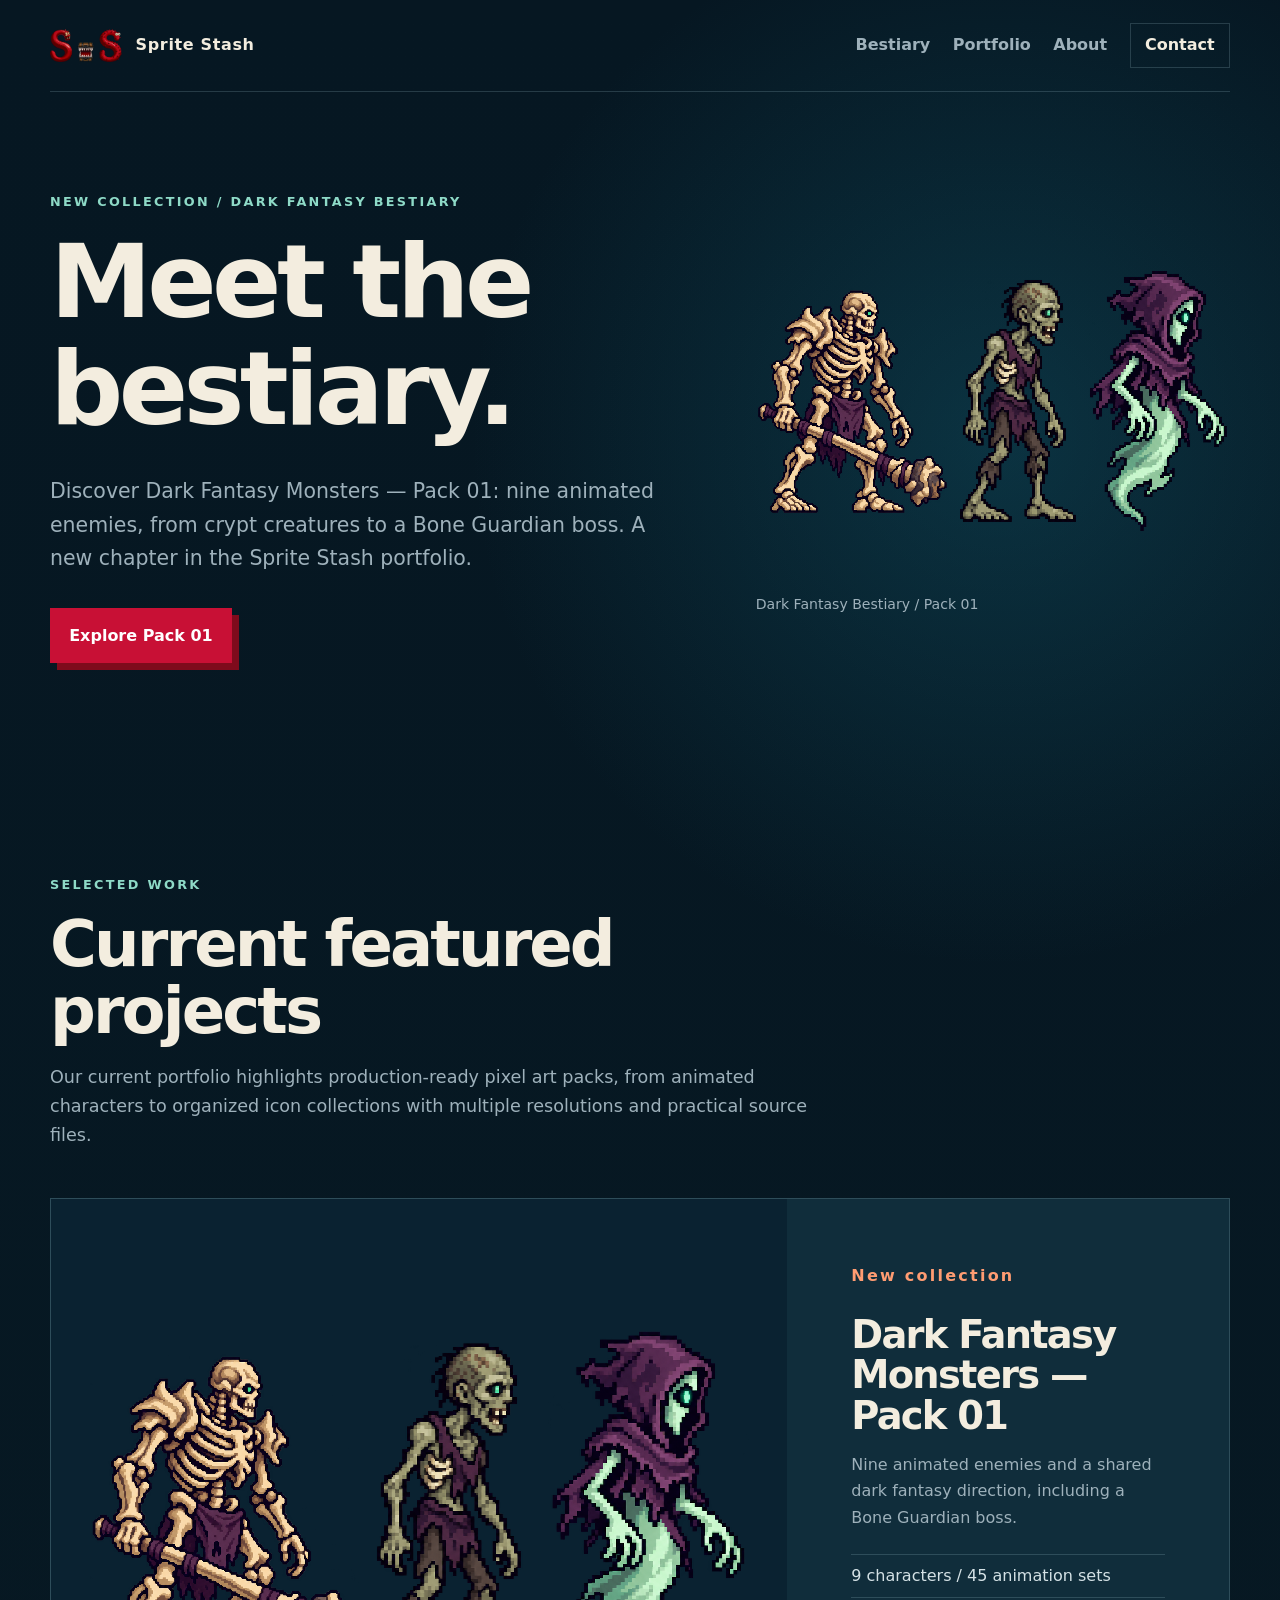
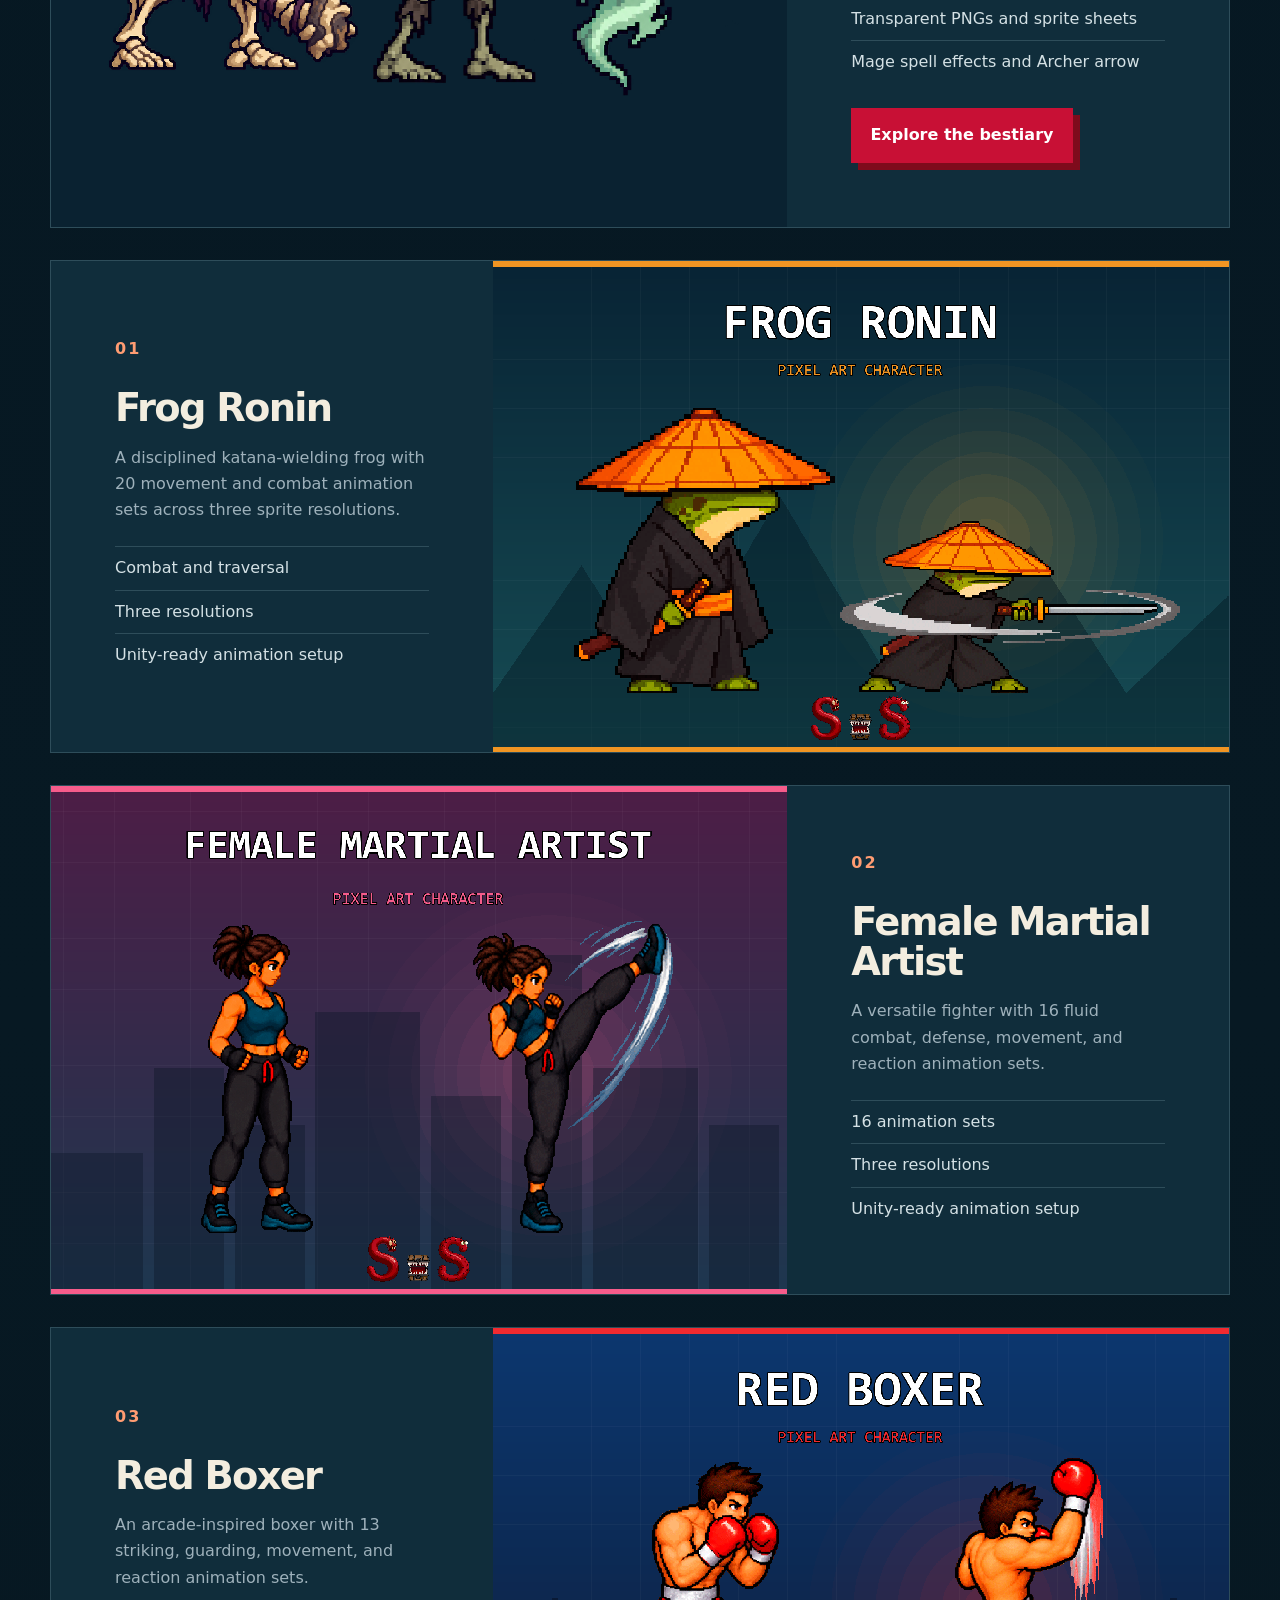
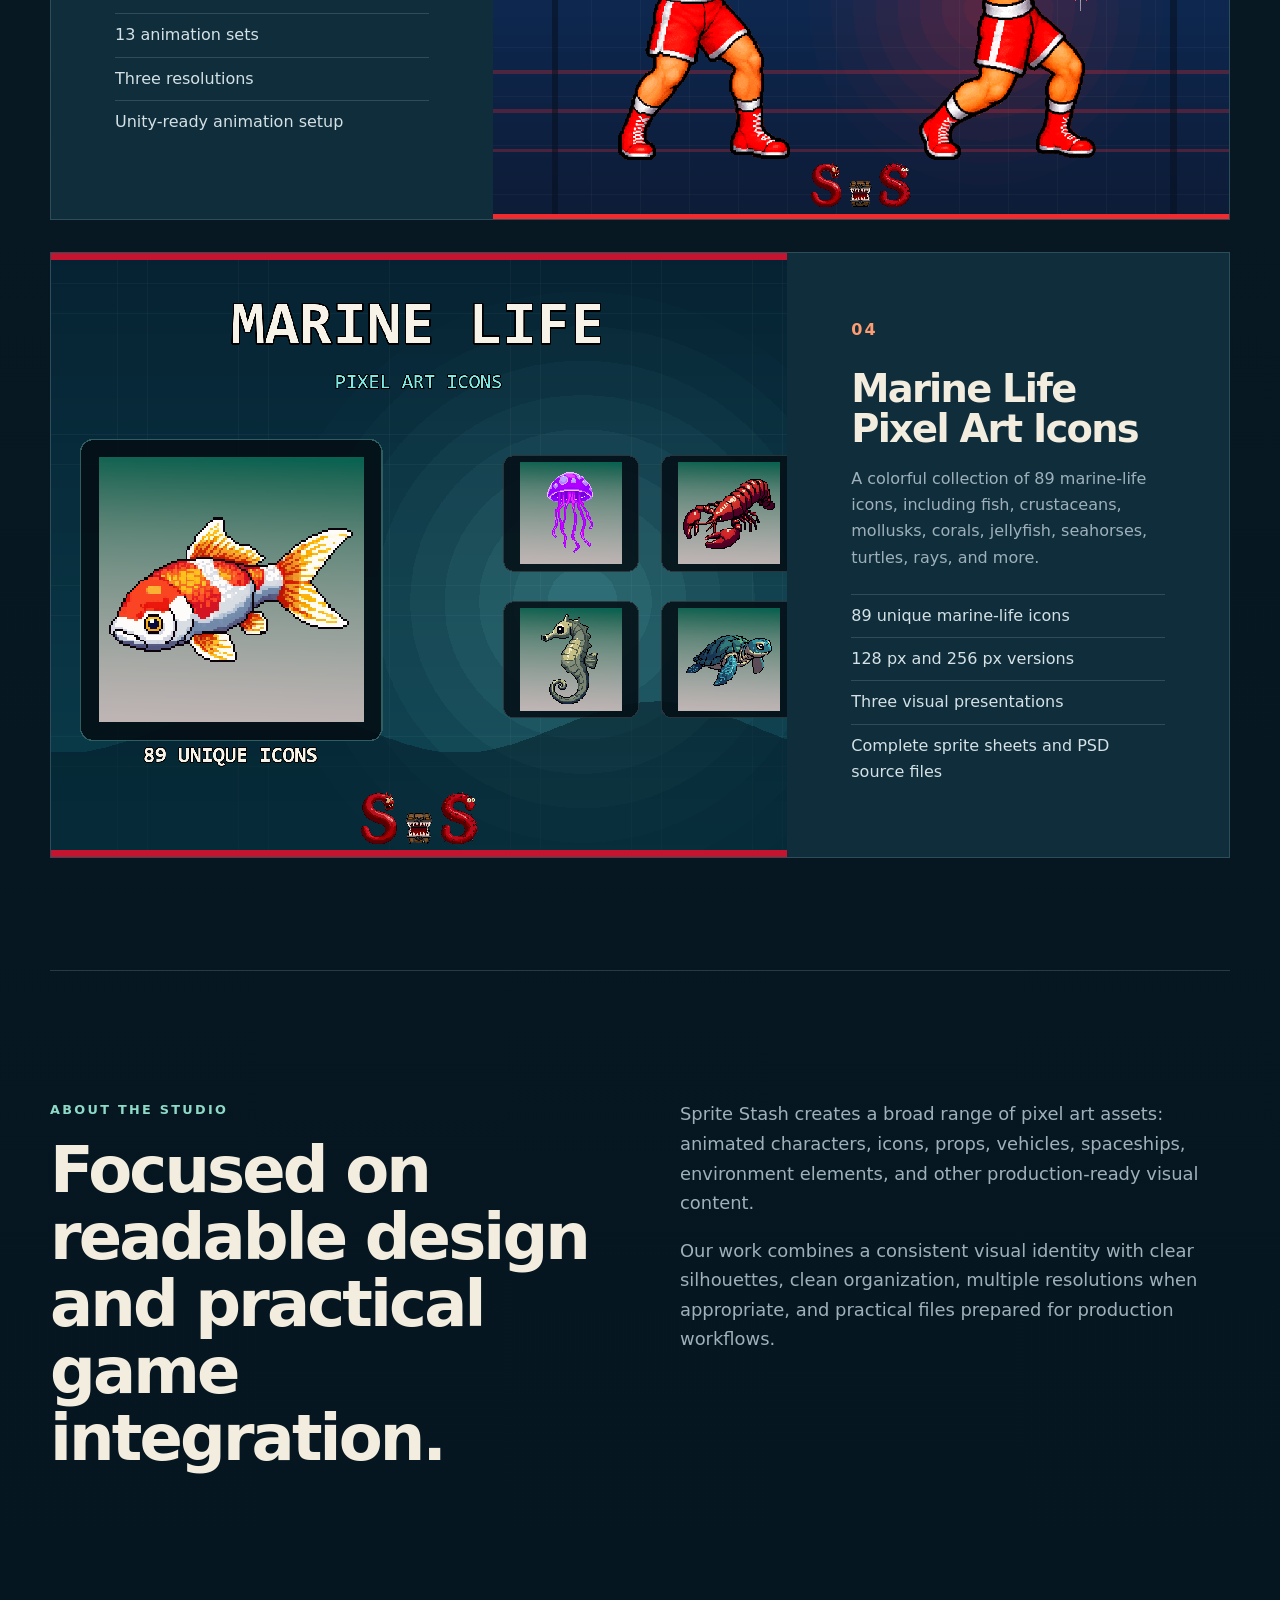
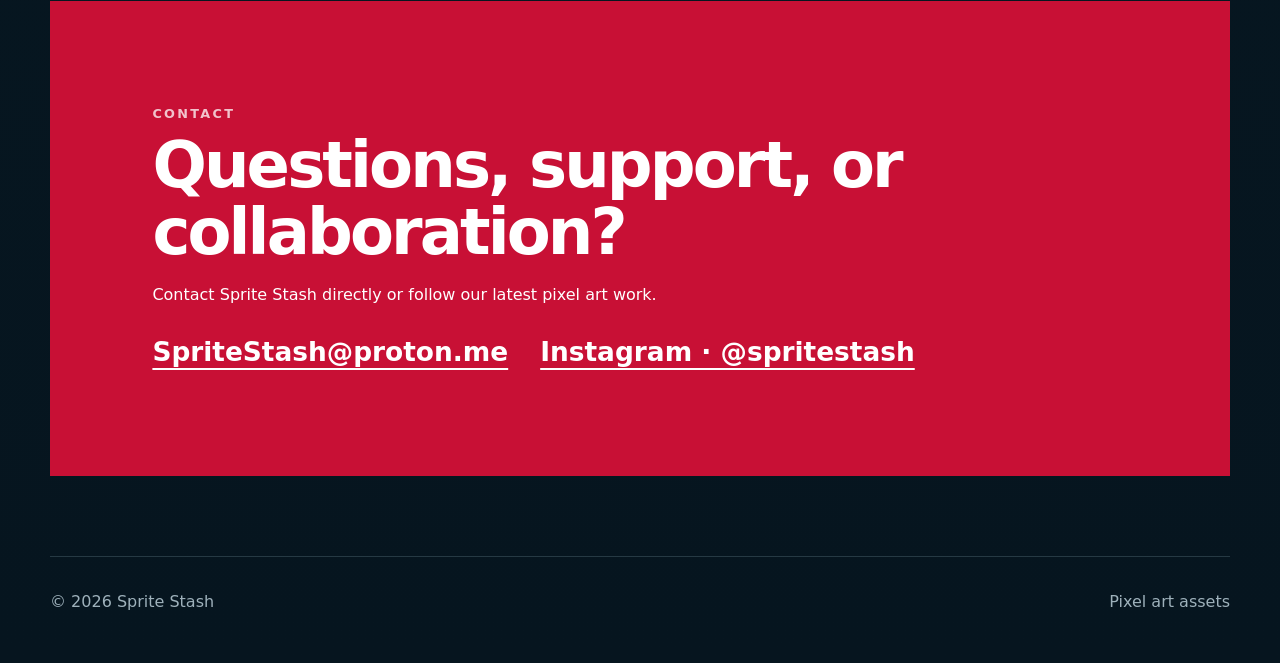
==== index.html @ a1e33385 "Restore Armored preview and discourage artwork saving across portfolio pages" ====
<!doctype html>
<html lang="en">
<head>
  <meta charset="utf-8">
  <meta name="viewport" content="width=device-width, initial-scale=1">
  <meta name="description" content="Sprite Stash creates pixel art assets, including characters, icons, props, vehicles, spaceships, environments, and animation.">
  <meta name="theme-color" content="#071a27">
  <title>Sprite Stash — Pixel Art Assets</title>
  <link rel="icon" type="image/svg+xml" href="data:image/svg+xml,%3Csvg xmlns='http://www.w3.org/2000/svg' viewBox='0 0 64 64'%3E%3Crect width='64' height='64' rx='10' fill='%23071a27'/%3E%3Cpath d='M14 17h32v8H22v7h20v8H22v7h24v8H14z' fill='%23ff4d63'/%3E%3C/svg%3E">
  <link rel="stylesheet" href="styles.css?v=3">
  <link rel="stylesheet" href="bestiary.css?v=4">
<link rel="stylesheet" href="artwork-guard.css"><script src="artwork-guard.js" defer></script></head>
<body>
  <header class="site-header">
    <a class="brand" href="#top" aria-label="Sprite Stash home">
      <img src="assets/spritestash-logo.png" alt="Sprite Stash logo">
      <span>Sprite Stash</span>
    </a>
    <nav aria-label="Main navigation">
      <a href="dark-fantasy-monsters-pack-01.html">Bestiary</a>
      <a href="#work">Portfolio</a>
      <a href="#about">About</a>
      <a class="contact-link" href="#contact">Contact</a>
    </nav>
  </header>

  <main id="top">
    <section class="hero" aria-labelledby="hero-title">
      <div class="hero-copy">
        <p class="eyebrow">New collection / Dark Fantasy Bestiary</p>
        <h1 id="hero-title">Meet the bestiary.</h1>
        <p class="hero-text">Discover Dark Fantasy Monsters — Pack 01: nine animated enemies, from crypt creatures to a Bone Guardian boss. A new chapter in the Sprite Stash portfolio.</p>
        <a class="button" href="dark-fantasy-monsters-pack-01.html">Explore Pack 01</a>
      </div>
      <div class="bestiary-hero-media"><div class="crypta-cover crypta-hero-cover" role="group" aria-label="Crypta character artwork"><img src="assets/bestiary-pack-01/single-preview/bone-guardian-artwork.webp" alt="Bone Guardian" width="544" height="640" fetchpriority="high"><img src="assets/bestiary-pack-01/single-preview/zombie-artwork.webp" alt="Zombie" width="314" height="640"><img src="assets/bestiary-pack-01/single-preview/ghost-artwork.webp" alt="Ghost" width="345" height="640"></div><p class="media-note">Dark Fantasy Bestiary / Pack 01</p></div>
    </section>

    <section class="portfolio" id="work" aria-labelledby="portfolio-title">
      <div class="section-heading">
        <p class="eyebrow">Selected work</p>
        <h2 id="portfolio-title">Current featured projects</h2>
        <p>Our current portfolio highlights production-ready pixel art packs, from animated characters to organized icon collections with multiple resolutions and practical source files.</p>
      </div>

      <div class="project-grid">
<article class="project-card"><div class="crypta-cover" role="group" aria-label="Crypta character artwork"><img src="assets/bestiary-pack-01/single-preview/bone-guardian-artwork.webp" alt="Bone Guardian" width="544" height="640" loading="lazy"><img src="assets/bestiary-pack-01/single-preview/zombie-artwork.webp" alt="Zombie" width="314" height="640" loading="lazy"><img src="assets/bestiary-pack-01/single-preview/ghost-artwork.webp" alt="Ghost" width="345" height="640" loading="lazy"></div><div class="project-copy"><p class="project-number">New collection</p><h3>Dark Fantasy Monsters — Pack 01</h3><p>Nine animated enemies and a shared dark fantasy direction, including a Bone Guardian boss.</p><ul aria-label="Monster pack features"><li>9 characters / 45 animation sets</li><li>Transparent PNGs and sprite sheets</li><li>Mage spell effects and Archer arrow</li></ul><a class="button project-button" href="dark-fantasy-monsters-pack-01.html">Explore the bestiary</a></div></article>
        <article class="project-card">
          <img src="assets/frog-ronin-cover.png" alt="Frog Ronin pixel art character and katana attack animation" loading="lazy">
          <div class="project-copy">
            <p class="project-number">01</p>
            <h3>Frog Ronin</h3>
            <p>A disciplined katana-wielding frog with 20 movement and combat animation sets across three sprite resolutions.</p>
            <ul aria-label="Frog Ronin features">
              <li>Combat and traversal</li>
              <li>Three resolutions</li>
              <li>Unity-ready animation setup</li>
            </ul>
          </div>
        </article>

        <article class="project-card">
          <img src="assets/female-martial-artist-cover.png" alt="Female Martial Artist pixel art character performing combat moves" loading="lazy">
          <div class="project-copy">
            <p class="project-number">02</p>
            <h3>Female Martial Artist</h3>
            <p>A versatile fighter with 16 fluid combat, defense, movement, and reaction animation sets.</p>
            <ul aria-label="Female Martial Artist features">
              <li>16 animation sets</li>
              <li>Three resolutions</li>
              <li>Unity-ready animation setup</li>
            </ul>
          </div>
        </article>

        <article class="project-card">
          <img src="assets/red-boxer-cover.png" alt="Red Boxer pixel art character demonstrating boxing moves" loading="lazy">
          <div class="project-copy">
            <p class="project-number">03</p>
            <h3>Red Boxer</h3>
            <p>An arcade-inspired boxer with 13 striking, guarding, movement, and reaction animation sets.</p>
            <ul aria-label="Red Boxer features">
              <li>13 animation sets</li>
              <li>Three resolutions</li>
              <li>Unity-ready animation setup</li>
            </ul>
          </div>
        </article>

        <article class="project-card">
          <img src="assets/marine-life-pixel-art-icons-cover.png" alt="Marine Life Pixel Art Icons featuring a koi fish and assorted sea creatures" loading="lazy">
          <div class="project-copy">
            <p class="project-number">04</p>
            <h3>Marine Life Pixel Art Icons</h3>
            <p>A colorful collection of 89 marine-life icons, including fish, crustaceans, mollusks, corals, jellyfish, seahorses, turtles, rays, and more.</p>
            <ul aria-label="Marine Life Pixel Art Icons features">
              <li>89 unique marine-life icons</li>
              <li>128 px and 256 px versions</li>
              <li>Three visual presentations</li>
              <li>Complete sprite sheets and PSD source files</li>
            </ul>
          </div>
        </article>
      </div>
    </section>

    <section class="about" id="about" aria-labelledby="about-title">
      <div>
        <p class="eyebrow">About the studio</p>
        <h2 id="about-title">Focused on readable design and practical game integration.</h2>
      </div>
      <div class="about-copy">
        <p>Sprite Stash creates a broad range of pixel art assets: animated characters, icons, props, vehicles, spaceships, environment elements, and other production-ready visual content.</p>
        <p>Our work combines a consistent visual identity with clear silhouettes, clean organization, multiple resolutions when appropriate, and practical files prepared for production workflows.</p>
      </div>
    </section>

    <section class="contact" id="contact" aria-labelledby="contact-title">
      <p class="eyebrow">Contact</p>
      <h2 id="contact-title">Questions, support, or collaboration?</h2>
      <p>Contact Sprite Stash directly or follow our latest pixel art work.</p>
      <div class="contact-options">
        <a href="mailto:SpriteStash@proton.me">SpriteStash@proton.me</a>
        <a href="https://www.instagram.com/spritestash/" target="_blank" rel="noopener noreferrer">Instagram · @spritestash</a>
      </div>
    </section>
  </main>

  <footer>
    <span>© <span id="year">2026</span> Sprite Stash</span>
    <span>Pixel art assets</span>
  </footer>
  <script>document.getElementById('year').textContent = new Date().getFullYear();</script>
</body>
</html>
---- styles.css ----
:root {
  color-scheme: dark;
  --ink: #f7f3e8;
  --muted: #9eb1bb;
  --bg: #071a27;
  --panel: #0d2838;
  --panel-strong: #12384b;
  --line: rgba(183, 221, 232, 0.18);
  --accent: #c4142f;
  --accent-dark: #7e0b1c;
  --accent-light: #ff9c72;
  --cyan: #7ee8e3;
  --max: 1180px;
}

* { box-sizing: border-box; }
html { scroll-behavior: smooth; }
body {
  margin: 0;
  background:
    radial-gradient(circle at 78% 8%, rgba(20, 104, 126, 0.34), transparent 33rem),
    linear-gradient(180deg, #061722 0%, var(--bg) 48%, #06151f 100%);
  color: var(--ink);
  font-family: Inter, ui-sans-serif, system-ui, -apple-system, BlinkMacSystemFont, "Segoe UI", sans-serif;
  font-size: 1rem;
  line-height: 1.65;
}

img { display: block; max-width: 100%; }
a { color: inherit; }

.site-header {
  width: min(calc(100% - 2rem), var(--max));
  margin: 0 auto;
  min-height: 92px;
  display: flex;
  align-items: center;
  justify-content: space-between;
  gap: 2rem;
  border-bottom: 1px solid var(--line);
}

.brand {
  display: inline-flex;
  align-items: center;
  gap: .85rem;
  text-decoration: none;
  font-weight: 800;
  letter-spacing: .04em;
}
.brand img { width: 72px; height: 38px; object-fit: contain; object-position: left center; }
.site-header nav { display: flex; align-items: center; gap: 1.4rem; }
.site-header nav a { color: var(--muted); text-decoration: none; font-weight: 650; }
.site-header nav a:hover, .site-header nav a:focus-visible { color: var(--ink); }
.site-header .contact-link { color: var(--ink); border: 1px solid var(--line); padding: .55rem .9rem; }

main { overflow: hidden; }
.hero, .portfolio, .about, .contact, footer {
  width: min(calc(100% - 2rem), var(--max));
  margin-inline: auto;
}

.hero {
  min-height: 670px;
  display: grid;
  grid-template-columns: minmax(0, 1.15fr) minmax(320px, .85fr);
  align-items: center;
  gap: 4rem;
  padding: 6rem 0;
}
.eyebrow {
  margin: 0 0 1rem;
  color: var(--cyan);
  font-size: .8rem;
  font-weight: 850;
  letter-spacing: .18em;
  text-transform: uppercase;
}
h1, h2, h3 { margin: 0; line-height: 1.05; letter-spacing: -.045em; }
h1 { max-width: 780px; font-size: clamp(4rem, 9vw, 8.2rem); }
h2 { font-size: clamp(2.35rem, 5vw, 4.7rem); }
h3 { font-size: clamp(1.8rem, 3vw, 2.8rem); }
.hero-text { max-width: 700px; margin: 2rem 0; color: var(--muted); font-size: clamp(1.05rem, 1.6vw, 1.3rem); }
.button {
  display: inline-block;
  background: var(--accent);
  color: white;
  padding: .9rem 1.2rem;
  text-decoration: none;
  font-weight: 800;
  box-shadow: 7px 7px 0 var(--accent-dark);
}
.button:hover, .button:focus-visible { transform: translate(-2px, -2px); box-shadow: 9px 9px 0 var(--accent-dark); }
.hero-mark {
  aspect-ratio: 1;
  display: grid;
  place-items: center;
  background: linear-gradient(145deg, var(--panel-strong), rgba(8, 29, 41, .45));
  border: 1px solid var(--line);
  box-shadow: 24px 24px 0 rgba(126, 232, 227, .08);
}
.hero-mark img { width: 84%; image-rendering: pixelated; }

.portfolio { padding: 7rem 0; }
.section-heading { max-width: 780px; margin-bottom: 3rem; }
.section-heading > p:last-child { color: var(--muted); font-size: 1.1rem; }
.project-grid { display: grid; gap: 2rem; }
.project-card {
  display: grid;
  grid-template-columns: minmax(0, 1.25fr) minmax(300px, .75fr);
  min-height: 430px;
  overflow: hidden;
  background: var(--panel);
  border: 1px solid var(--line);
}
.project-card:nth-child(even) { grid-template-columns: minmax(300px, .75fr) minmax(0, 1.25fr); }
.project-card:nth-child(even) > img { order: 2; }
.project-card > img { width: 100%; height: 100%; object-fit: cover; image-rendering: pixelated; background: #0a2231; }
.project-copy { padding: clamp(2rem, 5vw, 4rem); align-self: center; }
.project-copy > p:not(.project-number) { color: var(--muted); }
.project-number { margin: 0 0 1.6rem; color: var(--accent-light); font-weight: 900; letter-spacing: .14em; }
.project-copy ul { margin: 1.4rem 0 0; padding: 0; list-style: none; }
.project-copy li { padding: .5rem 0; border-top: 1px solid var(--line); color: #d4e1e5; }

.about {
  display: grid;
  grid-template-columns: 1fr 1fr;
  gap: 5rem;
  padding: 8rem 0;
  border-top: 1px solid var(--line);
}
.about-copy { color: var(--muted); font-size: 1.12rem; }
.about-copy p:first-child { margin-top: 0; }

.contact {
  padding: clamp(3rem, 8vw, 7rem);
  background: var(--accent);
  color: white;
  margin-bottom: 5rem;
}
.contact .eyebrow { color: white; opacity: .75; }
.contact p { margin-bottom: .5rem; }
.contact-options { display: flex; flex-wrap: wrap; gap: 1rem 2rem; margin-top: 1.3rem; }
.contact-options a { font-size: clamp(1.05rem, 2.5vw, 1.65rem); font-weight: 850; text-underline-offset: .25em; overflow-wrap: anywhere; }

footer {
  display: flex;
  justify-content: space-between;
  gap: 1rem;
  padding: 2rem 0 3rem;
  color: var(--muted);
  border-top: 1px solid var(--line);
}

@media (max-width: 820px) {
  .site-header { min-height: 80px; }
  .site-header nav a:not(.contact-link) { display: none; }
  .hero { min-height: auto; grid-template-columns: 1fr; padding: 4rem 0 6rem; }
  .hero-mark { max-width: 500px; width: 100%; }
  .project-card, .project-card:nth-child(even) { grid-template-columns: 1fr; }
  .project-card:nth-child(even) > img { order: 0; }
  .project-card > img { aspect-ratio: 3 / 2; height: auto; }
  .about { grid-template-columns: 1fr; gap: 2rem; padding: 6rem 0; }
}

@media (max-width: 520px) {
  .brand span { display: none; }
  .hero, .portfolio, .about, .contact, footer, .site-header { width: min(calc(100% - 1.2rem), var(--max)); }
  h1 { font-size: clamp(3.2rem, 18vw, 5rem); }
  .project-copy { padding: 1.5rem; }
  .contact { padding: 2rem 1.5rem; }
  footer { flex-direction: column; }
}

@media (prefers-reduced-motion: reduce) {
  html { scroll-behavior: auto; }
  *, *::before, *::after { transition-duration: .01ms !important; animation-duration: .01ms !important; }
}
---- bestiary.css ----
:root{--bg:#071923;--panel:#102d3b;--ink:#f3eddf;--cyan:#8edac7;--accent:#c81035}
.skip-link{position:absolute;left:1rem;top:-6rem;z-index:3;background:var(--ink);color:var(--bg);padding:1rem}.skip-link:focus{top:1rem}
.pack-intro,.pack-section{width:min(calc(100% - 2rem),var(--max));margin-inline:auto}
.pack-intro{padding:7rem 0 3rem}.pack-intro h1{font-size:clamp(3rem,7vw,6.8rem);max-width:1000px}.pack-intro h1 span{display:block;color:var(--cyan);font-size:.5em;margin-top:.5em}
.lead{font-size:clamp(1.15rem,2vw,1.45rem);color:var(--muted);max-width:820px;margin:2rem 0}.pack-actions{display:flex;align-items:center;flex-wrap:wrap;gap:1.8rem}.text-link{text-underline-offset:.35em;font-weight:750}
.pack-facts{display:flex;flex-wrap:wrap;gap:2rem 4rem;padding:0;margin:3rem 0;list-style:none;color:var(--muted)}.pack-facts strong{display:block;font-size:2.5rem;color:var(--ink);line-height:1.2}
.pack-section{padding:4rem 0}.pack-section .section-heading{max-width:920px}.pack-section h2{font-size:clamp(2rem,4.5vw,4rem)}.presentation{display:block;width:100%;border:1px solid var(--line);background:var(--panel)}
.media-note{font-size:.88rem;color:var(--muted)}.preview-controls{display:flex;flex-wrap:wrap;gap:.7rem}.preview-controls button{font:inherit;font-weight:700;cursor:pointer;border:1px solid var(--line);color:var(--ink);background:var(--panel);padding:.65rem 1.2rem}.preview-controls button[aria-pressed=true]{border-color:var(--cyan);background:var(--cyan);color:var(--bg)}.preview-controls #pause-previews{margin-left:auto}
.monster-grid{display:grid;grid-template-columns:repeat(3,minmax(0,1fr));gap:1.2rem;margin-top:1.5rem}.monster{border:1px solid var(--line);background:var(--panel)}.monster-stage{height:280px;display:flex;align-items:center;justify-content:center;overflow:hidden}.monster-stage img{width:100%;height:100%;object-fit:contain;image-rendering:pixelated}.monster-copy{padding:1.3rem}.monster-copy h3{font-size:1.7rem;letter-spacing:-.02em}.monster-copy p:last-child{color:var(--muted);font-size:.94rem}.monster-copy .eyebrow{font-size:.7rem;margin-bottom:.5rem}
.contents{display:grid;grid-template-columns:1fr 1fr;gap:4rem;border-top:1px solid var(--line);margin-top:3rem}.contents p,.future p{color:var(--muted)}.contents-list{list-style:none;padding:0;margin:0}.contents-list li{padding:1rem 0;border-bottom:1px solid var(--line)}.contents-list strong,.contents-list span{display:block}.contents-list span{color:var(--muted);margin-top:.4rem}
.future{max-width:850px;margin-left:auto;margin-right:auto;text-align:center;padding:7rem 1rem}.release-update{padding:3rem;border:1px solid var(--line);border-left:6px solid var(--accent);background:var(--panel)}.release-update p{max-width:800px;color:var(--muted)}.production{padding-top:0;color:var(--muted)}.production summary{cursor:pointer}.production p{max-width:900px;font-size:.9rem}
.bestiary-hero-media video{width:100%;border:1px solid var(--line);display:block}.bestiary-hero-media{min-width:0}.project-button{margin-top:1.5rem}.project-card:has(.project-button)>img{object-fit:contain}.hero h1{font-size:clamp(3.8rem,8vw,7.4rem)}
button:focus-visible,a:focus-visible,summary:focus-visible{outline:3px solid var(--cyan);outline-offset:5px}
@media(max-width:820px){.monster-grid{grid-template-columns:repeat(2,minmax(0,1fr))}.contents{grid-template-columns:1fr;gap:2rem}.pack-intro{padding-top:4rem}.release-update{padding:2rem}.hero{gap:2rem}}
@media(max-width:520px){.monster-grid{grid-template-columns:1fr}.monster-stage{height:300px}.preview-controls #pause-previews{margin-left:0}.preview-controls button{padding:.6rem .9rem}.pack-intro h1{font-size:3.1rem}.pack-facts{gap:1.5rem}.pack-facts strong{font-size:2rem}.release-update{padding:1.5rem}.site-header{gap:1rem}}

/* Pack page: one final-sprite preview and a static character-art gallery. */
.crypta-cover{display:grid;grid-template-columns:1.35fr .85fr 1fr;gap:.5rem;align-items:center;padding:clamp(1rem,3vw,2.5rem);background:#0a2231;min-height:430px;overflow:hidden}
.crypta-cover img{width:100%;height:460px;max-height:100%;object-fit:contain;image-rendering:pixelated}
@media(max-width:820px){.crypta-cover{min-height:0;aspect-ratio:3/2}.crypta-cover img{height:100%;min-height:0}}
.crypta-hero-cover{min-height:0;aspect-ratio:4/3;background:transparent;padding:0;gap:.5rem}
.crypta-hero-cover img{height:100%;min-height:0}
.pack-showcase{display:grid;grid-template-columns:minmax(0,1fr) 512px;gap:3rem;align-items:center;padding:3.5rem 0 4rem}
.pack-showcase h1{font-size:clamp(2.8rem,4.6vw,4.5rem);line-height:1.08}
.pack-showcase .lead{font-size:1.18rem;max-width:470px;margin:1.6rem 0}
.pack-showcase .pack-facts{gap:1.4rem 2rem;margin:2rem 0}
.pack-showcase .pack-facts strong{font-size:2.2rem}
.pack-showcase .pack-actions{gap:1.4rem 2rem}
.warrior-preview{width:512px;max-width:100%;justify-self:center}
.warrior-heading .eyebrow{font-size:.7rem;margin-bottom:.5rem}
.warrior-heading h2{font-size:1.8rem;letter-spacing:-.025em}
.warrior-stage{height:512px;display:grid;place-items:center}
.warrior-stage canvas,.warrior-stage img{width:512px;height:512px;max-width:100%;image-rendering:pixelated;object-fit:contain}
[hidden]{display:none!important}
.warrior-preview .preview-controls{gap:.45rem;justify-content:center}
.warrior-preview .preview-controls button{padding:.6rem .85rem;font-size:.9rem}
.preview-controls button:disabled,.playback-controls button:disabled{cursor:wait;opacity:.5}
.playback-controls{display:flex;align-items:center;justify-content:space-between;gap:1rem;margin-top:.7rem;min-height:2.8rem}
.playback-controls .media-note{margin:0;font-size:.8rem}
.playback-controls button{font:inherit;font-size:.85rem;background:transparent;color:var(--muted);border:1px solid var(--line);padding:.35rem .75rem;cursor:pointer}
.single-preview-page #roster{padding-top:2.5rem;border-top:1px solid var(--line)}
.single-preview-page .section-heading{margin-bottom:2rem}
.static-roster{grid-template-columns:repeat(4,minmax(0,1fr));gap:1rem}
.static-roster .monster{background:transparent;border:0;border-bottom:1px solid var(--line)}
.static-roster .monster-stage{height:300px;padding:1rem}
.static-roster .monster-stage img{object-fit:contain}
.static-roster .monster-copy{padding:1rem .5rem 1.5rem;text-align:center}
.static-roster .monster-copy h3{font-size:1.25rem;letter-spacing:-.02em}
.single-preview-page .release-update h2{margin-bottom:2rem}
@media(max-width:1080px){.pack-showcase{grid-template-columns:minmax(0,1fr) 384px;gap:2rem}.warrior-preview{width:384px}.warrior-stage{height:384px}.warrior-stage canvas,.warrior-stage img{width:256px;height:256px}.static-roster{grid-template-columns:repeat(2,minmax(0,1fr))}.static-roster .monster-stage{height:320px}}
@media(max-width:760px){.pack-showcase{grid-template-columns:1fr;padding-top:2.5rem;gap:2.8rem}.pack-showcase .pack-summary{max-width:560px}.warrior-preview{width:512px}.warrior-stage{height:512px}.warrior-stage canvas,.warrior-stage img{width:512px;height:512px}.pack-showcase h1{font-size:clamp(2.8rem,8vw,4rem)}.pack-showcase .lead{max-width:100%}}
@media(max-width:560px){.warrior-preview{width:100%}.warrior-stage{height:300px}.warrior-stage canvas,.warrior-stage img{width:256px;height:256px}.warrior-preview .preview-controls button{padding:.55rem .65rem;font-size:.85rem}.pack-showcase .pack-facts{gap:1rem 1.5rem}.static-roster{grid-template-columns:repeat(2,minmax(0,1fr))}.static-roster .monster-stage{height:240px;padding:.4rem}.static-roster .monster-copy h3{font-size:1.05rem}.single-preview-page .pack-section h2{font-size:2.35rem}}
@media(max-width:360px){.static-roster{grid-template-columns:1fr}.static-roster .monster-stage{height:300px}}
@media(max-width:760px){
  .pack-showcase{display:flex;flex-direction:column;align-items:stretch;gap:0}
  .pack-summary{display:contents}
  .pack-summary>.eyebrow{order:0}
  .pack-summary>h1{order:1}
  .pack-summary>.lead{order:2;margin:1.2rem 0 1.8rem}
  .warrior-preview{order:3;align-self:center}
  .pack-summary>.pack-facts{order:4;margin:1.8rem 0}
  .pack-summary>.pack-actions{order:5}
}
@media(max-width:560px){
  .warrior-stage{height:auto;aspect-ratio:1}
  .warrior-stage canvas,.warrior-stage img{width:100%;height:auto;aspect-ratio:1}
  .pack-showcase{padding-top:1.8rem}
}
---- artwork-guard.css ----
main img, main canvas {
  -webkit-user-drag: none;
  -webkit-touch-callout: none;
  user-select: none;
}
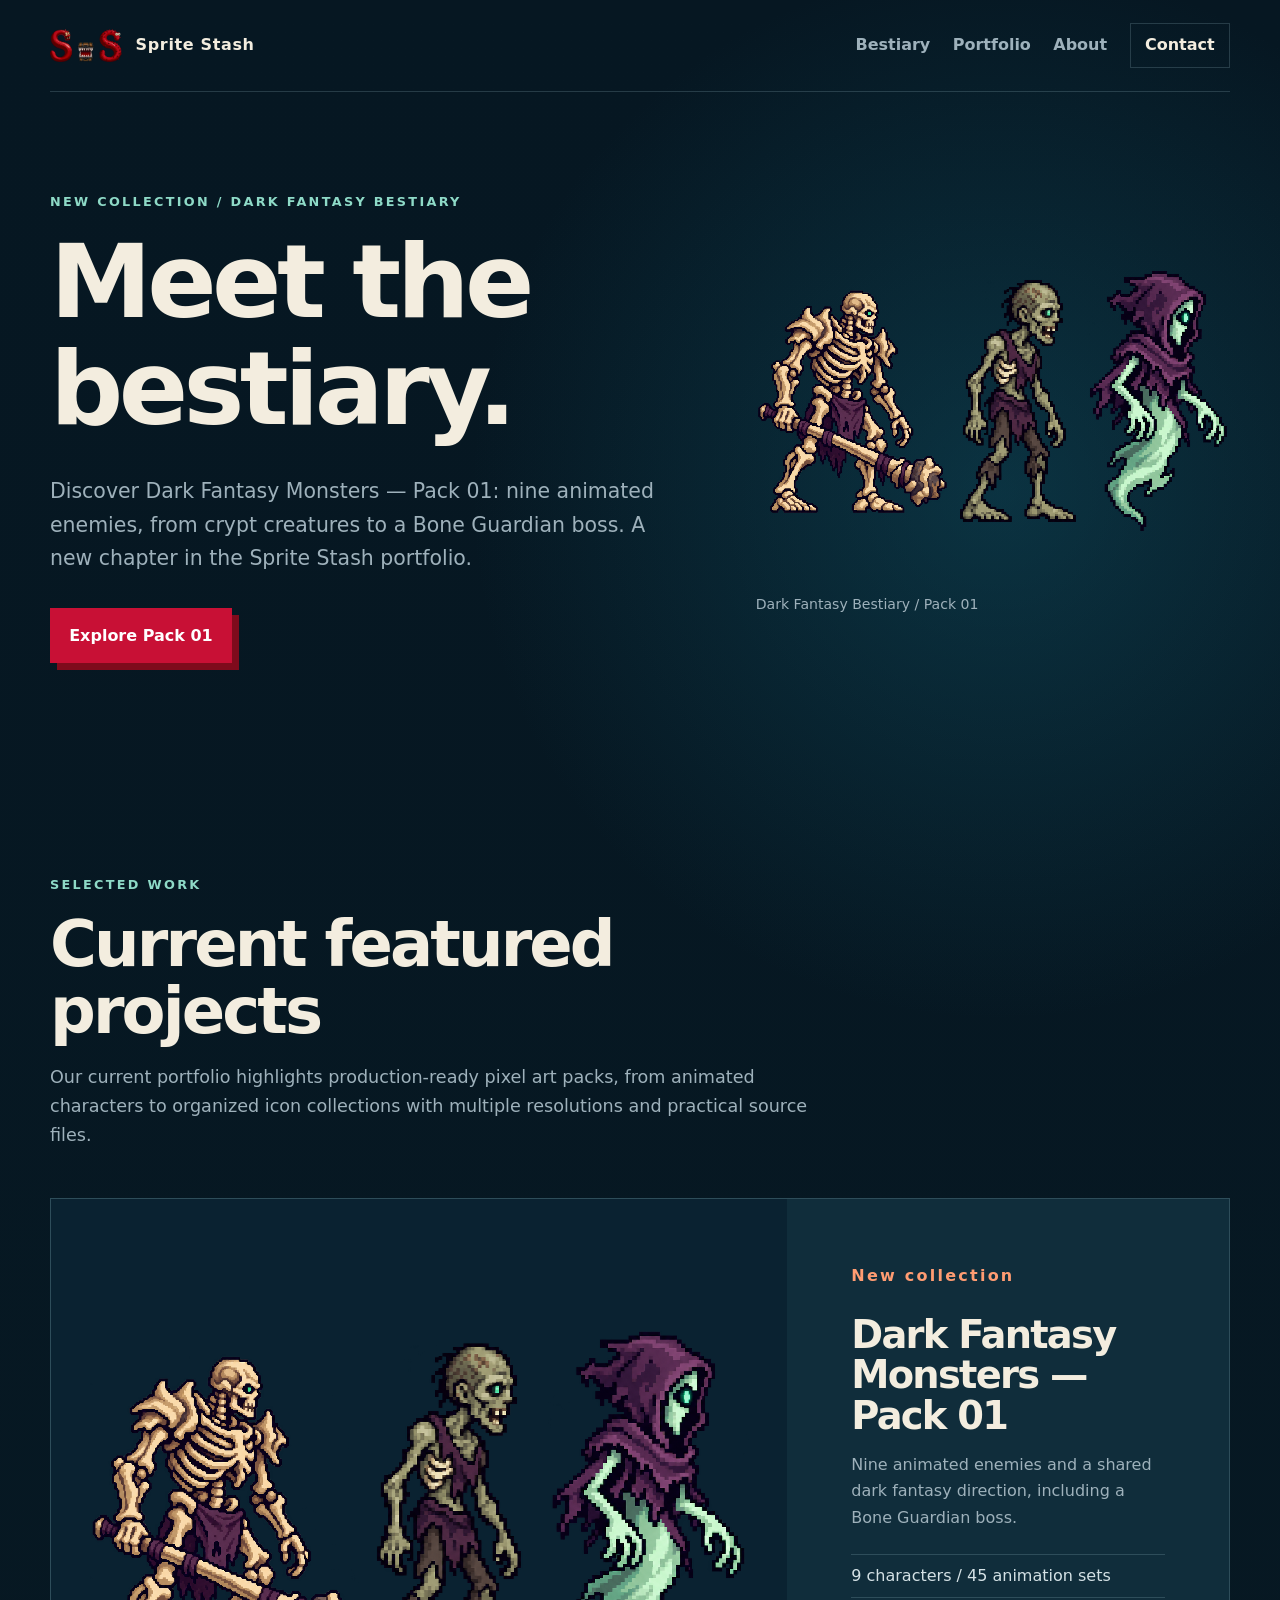
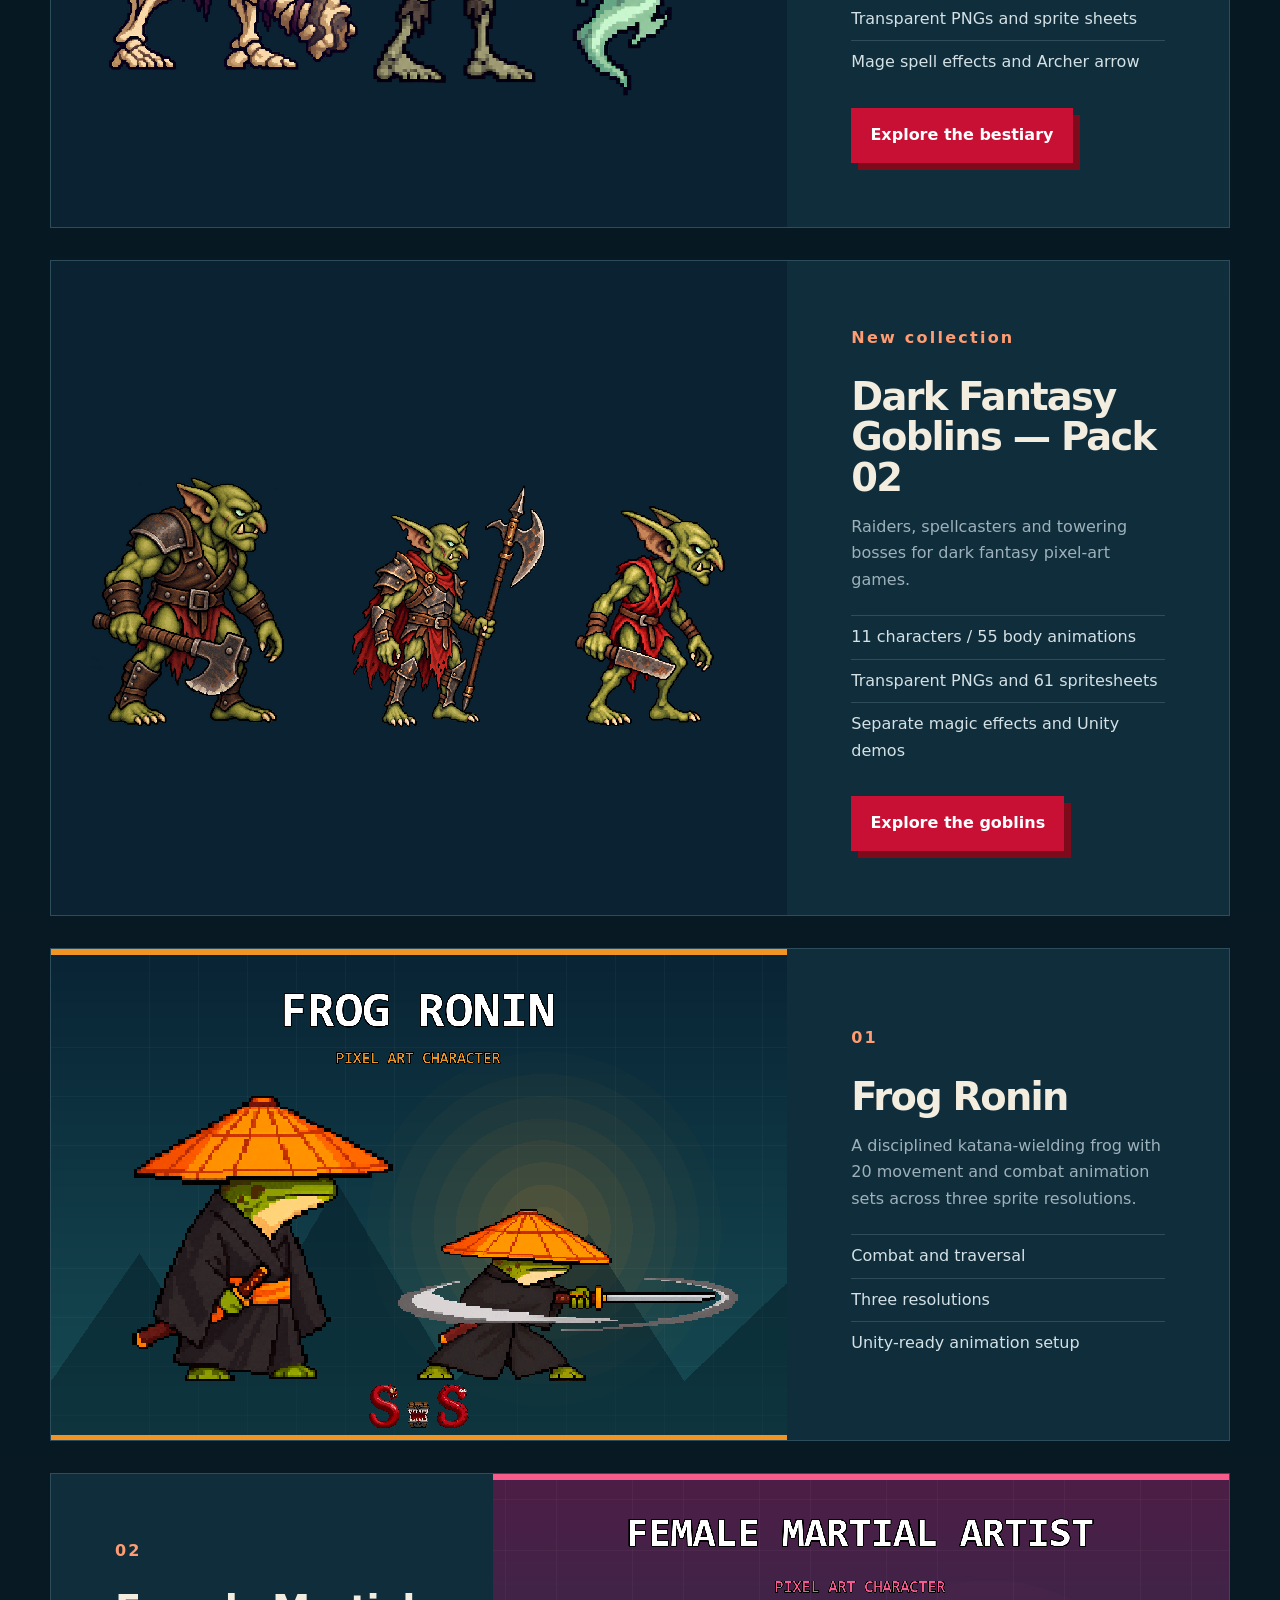
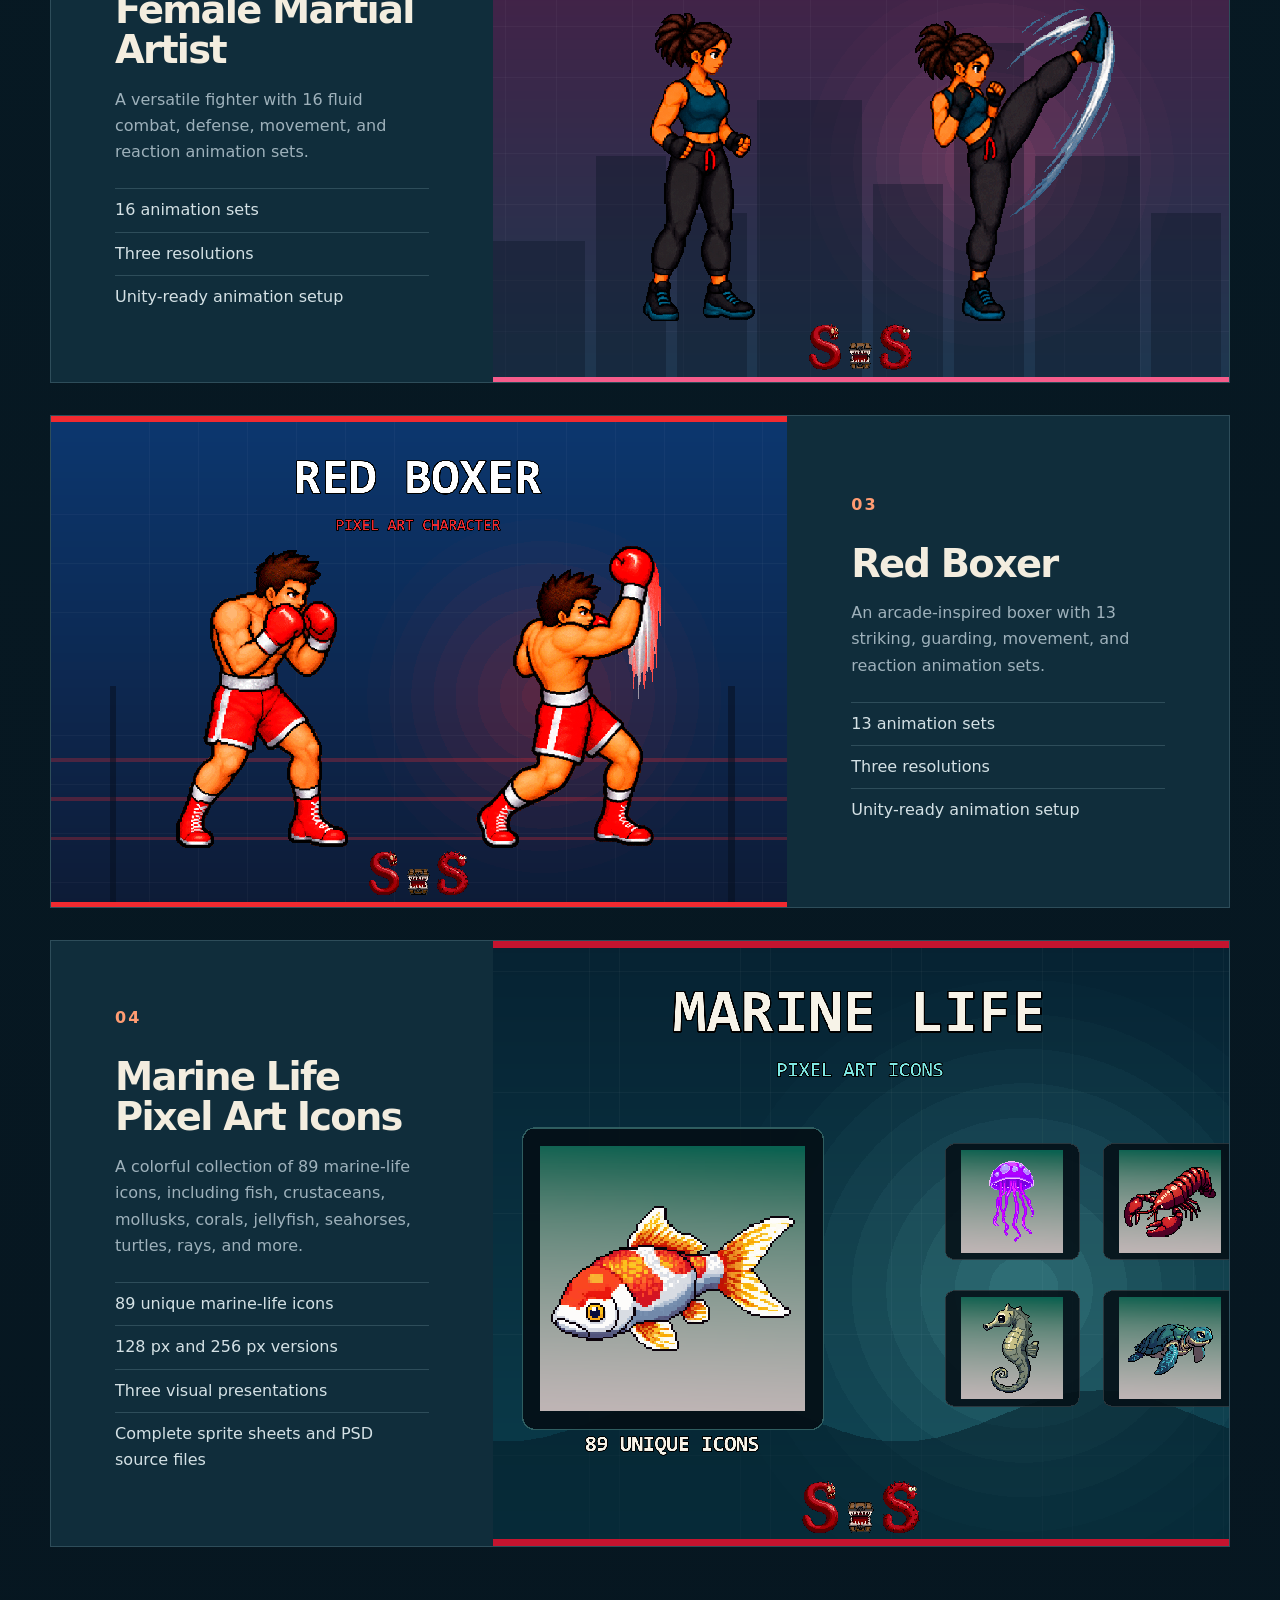
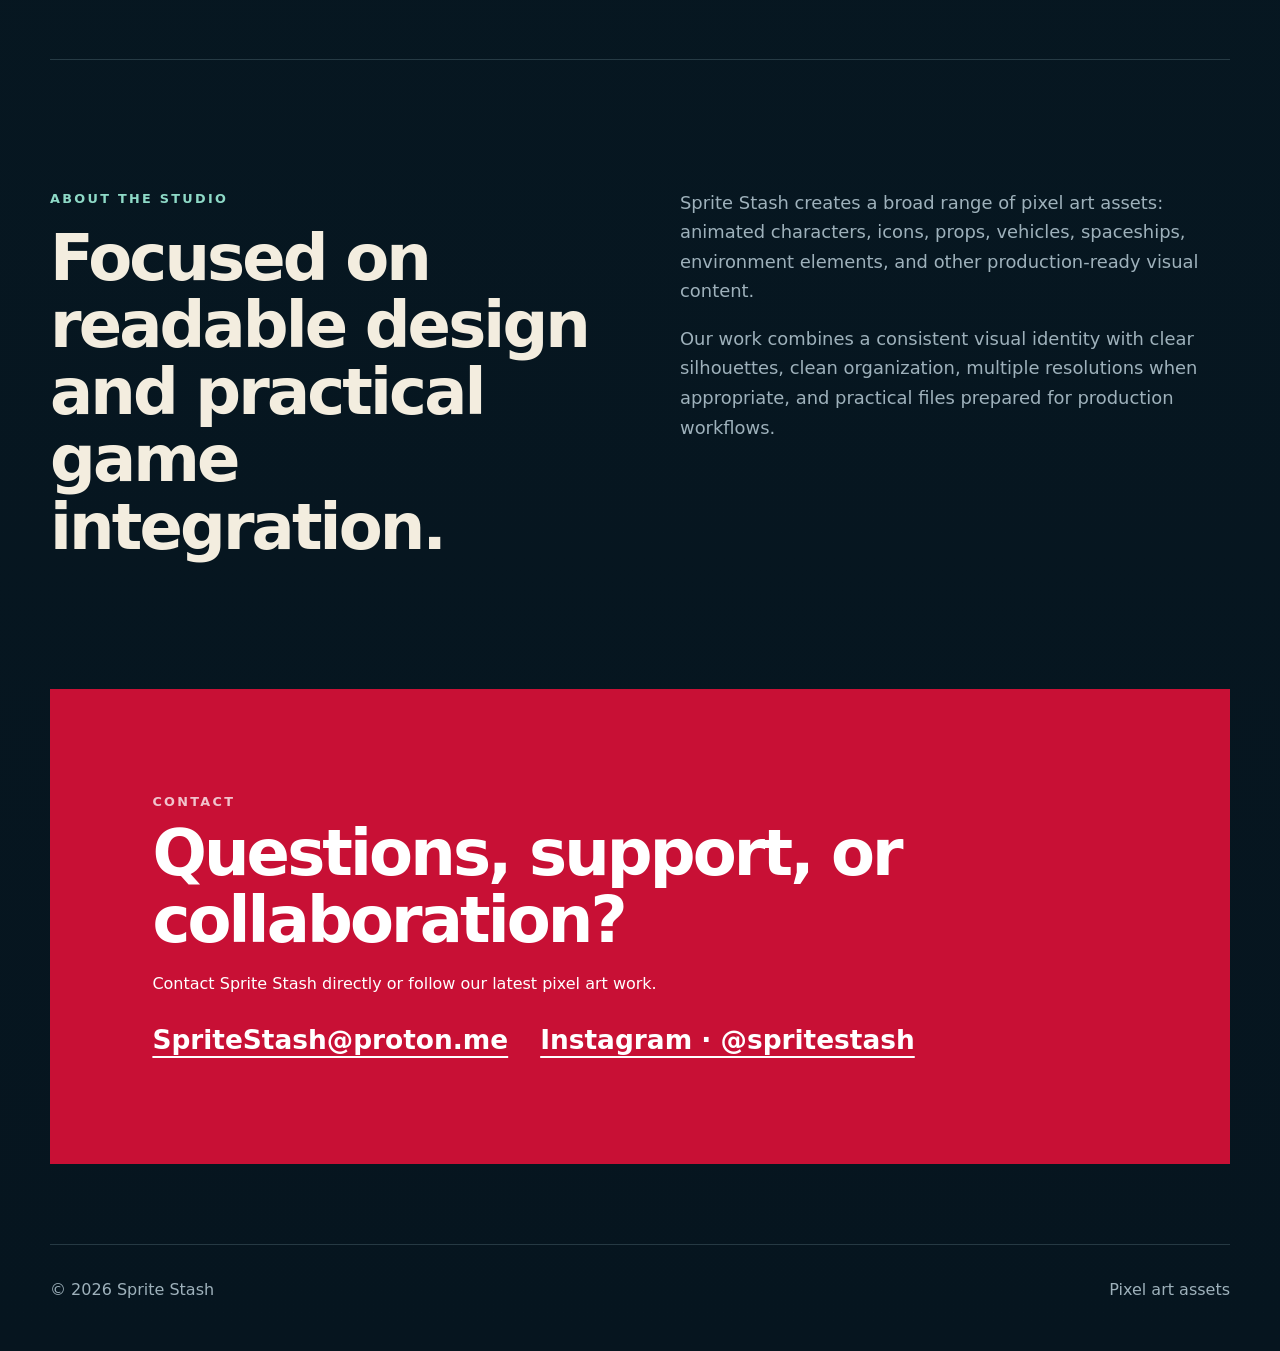
==== commit a029ead3: "Move Goblins cover trio to homepage linking card" ====
--- a/index.html
+++ b/index.html
@@ -9,7 +9,7 @@
   <link rel="icon" type="image/svg+xml" href="data:image/svg+xml,%3Csvg xmlns='http://www.w3.org/2000/svg' viewBox='0 0 64 64'%3E%3Crect width='64' height='64' rx='10' fill='%23071a27'/%3E%3Cpath d='M14 17h32v8H22v7h20v8H22v7h24v8H14z' fill='%23ff4d63'/%3E%3C/svg%3E">
   <link rel="stylesheet" href="styles.css?v=3">
   <link rel="stylesheet" href="bestiary.css?v=4">
-<link rel="stylesheet" href="artwork-guard.css"><script src="artwork-guard.js" defer></script></head>
+<link rel="stylesheet" href="goblins.css?v=13"><link rel="stylesheet" href="artwork-guard.css"><script src="artwork-guard.js" defer></script></head>
 <body>
   <header class="site-header">
     <a class="brand" href="#top" aria-label="Sprite Stash home">
@@ -44,6 +44,7 @@
 
       <div class="project-grid">
 <article class="project-card"><div class="crypta-cover" role="group" aria-label="Crypta character artwork"><img src="assets/bestiary-pack-01/single-preview/bone-guardian-artwork.webp" alt="Bone Guardian" width="544" height="640" loading="lazy"><img src="assets/bestiary-pack-01/single-preview/zombie-artwork.webp" alt="Zombie" width="314" height="640" loading="lazy"><img src="assets/bestiary-pack-01/single-preview/ghost-artwork.webp" alt="Ghost" width="345" height="640" loading="lazy"></div><div class="project-copy"><p class="project-number">New collection</p><h3>Dark Fantasy Monsters — Pack 01</h3><p>Nine animated enemies and a shared dark fantasy direction, including a Bone Guardian boss.</p><ul aria-label="Monster pack features"><li>9 characters / 45 animation sets</li><li>Transparent PNGs and sprite sheets</li><li>Mage spell effects and Archer arrow</li></ul><a class="button project-button" href="dark-fantasy-monsters-pack-01.html">Explore the bestiary</a></div></article>
+<article class="project-card goblins-project-card"><a class="crypta-cover goblins-cover-trio" href="dark-fantasy-goblins-pack-02.html" aria-label="Explore Goblins Pack 02"><img src="assets/bestiary-pack-02/hobgoblin-brute.webp" width="499" height="640" alt="Hobgoblin Brute character artwork" loading="lazy"><img src="assets/bestiary-pack-02/goblin-warlord.webp" width="515" height="640" alt="Goblin Warlord character artwork" loading="lazy"><img src="assets/bestiary-pack-02/goblin-raider-two-ears.webp" width="440" height="640" alt="Goblin Raider cover artwork" loading="lazy"></a><div class="project-copy"><p class="project-number">New collection</p><h3>Dark Fantasy Goblins — Pack 02</h3><p>Raiders, spellcasters and towering bosses for dark fantasy pixel-art games.</p><ul aria-label="Goblin pack features"><li>11 characters / 55 body animations</li><li>Transparent PNGs and 61 spritesheets</li><li>Separate magic effects and Unity demos</li></ul><a class="button project-button" href="dark-fantasy-goblins-pack-02.html">Explore the goblins</a></div></article>
         <article class="project-card">
           <img src="assets/frog-ronin-cover.png" alt="Frog Ronin pixel art character and katana attack animation" loading="lazy">
           <div class="project-copy">
--- a/goblins.css
+++ b/goblins.css
@@ -0,0 +1,18 @@
+.goblins-page{--cyan:#ef5b60}.goblins-page .pack-intro h1 span{color:#ef5b60}.draft-notice{max-width:1200px;margin:1rem auto;padding:1rem;border-left:4px solid #bd101e;color:#f3eddf;background:#102d3b}.pack-cover img{display:block;width:100%;height:auto}.goblins-page .monster-stage img{max-height:280px;width:auto;max-width:100%}.goblins-page .section-heading p{color:var(--muted)}
+.goblins-page .warrior-stage canvas,.goblins-page .warrior-stage img{transform:scale(.7)}
+.goblins-page .monster-stage:has(img[src$="goblin-spearman.webp"]){overflow:visible;align-items:center;position:relative;z-index:1}
+.goblins-page .monster-stage img[src$="goblin-spearman.webp"]{max-width:none;flex-shrink:0}
+.goblins-cover-trio{display:grid;grid-template-columns:repeat(3,minmax(0,1fr));gap:5%;align-items:end}
+.goblins-cover-trio img{width:100%;height:clamp(100px,31vw,440px);object-fit:contain;object-position:center bottom;image-rendering:pixelated}
+
+.goblins-cover-trio img[src*='goblin-raider-']{transform:scale(.8);transform-origin:center bottom}
+
+.goblins-cover-trio img[src='assets/bestiary-pack-02/goblin-warlord.webp']{transform:translateX(15%)}
+
+.goblins-page .monster-stage img[src$="cave-wolf.webp"]{object-position:center bottom}
+
+.project-card.goblins-project-card{grid-template-columns:minmax(0,1.25fr) minmax(300px,.75fr)}
+@media(max-width:820px){.project-card.goblins-project-card{grid-template-columns:1fr}}
+
+.goblins-project-card .goblins-cover-trio{align-content:center}
+.goblins-project-card .goblins-cover-trio img{height:clamp(140px,22vw,300px)}
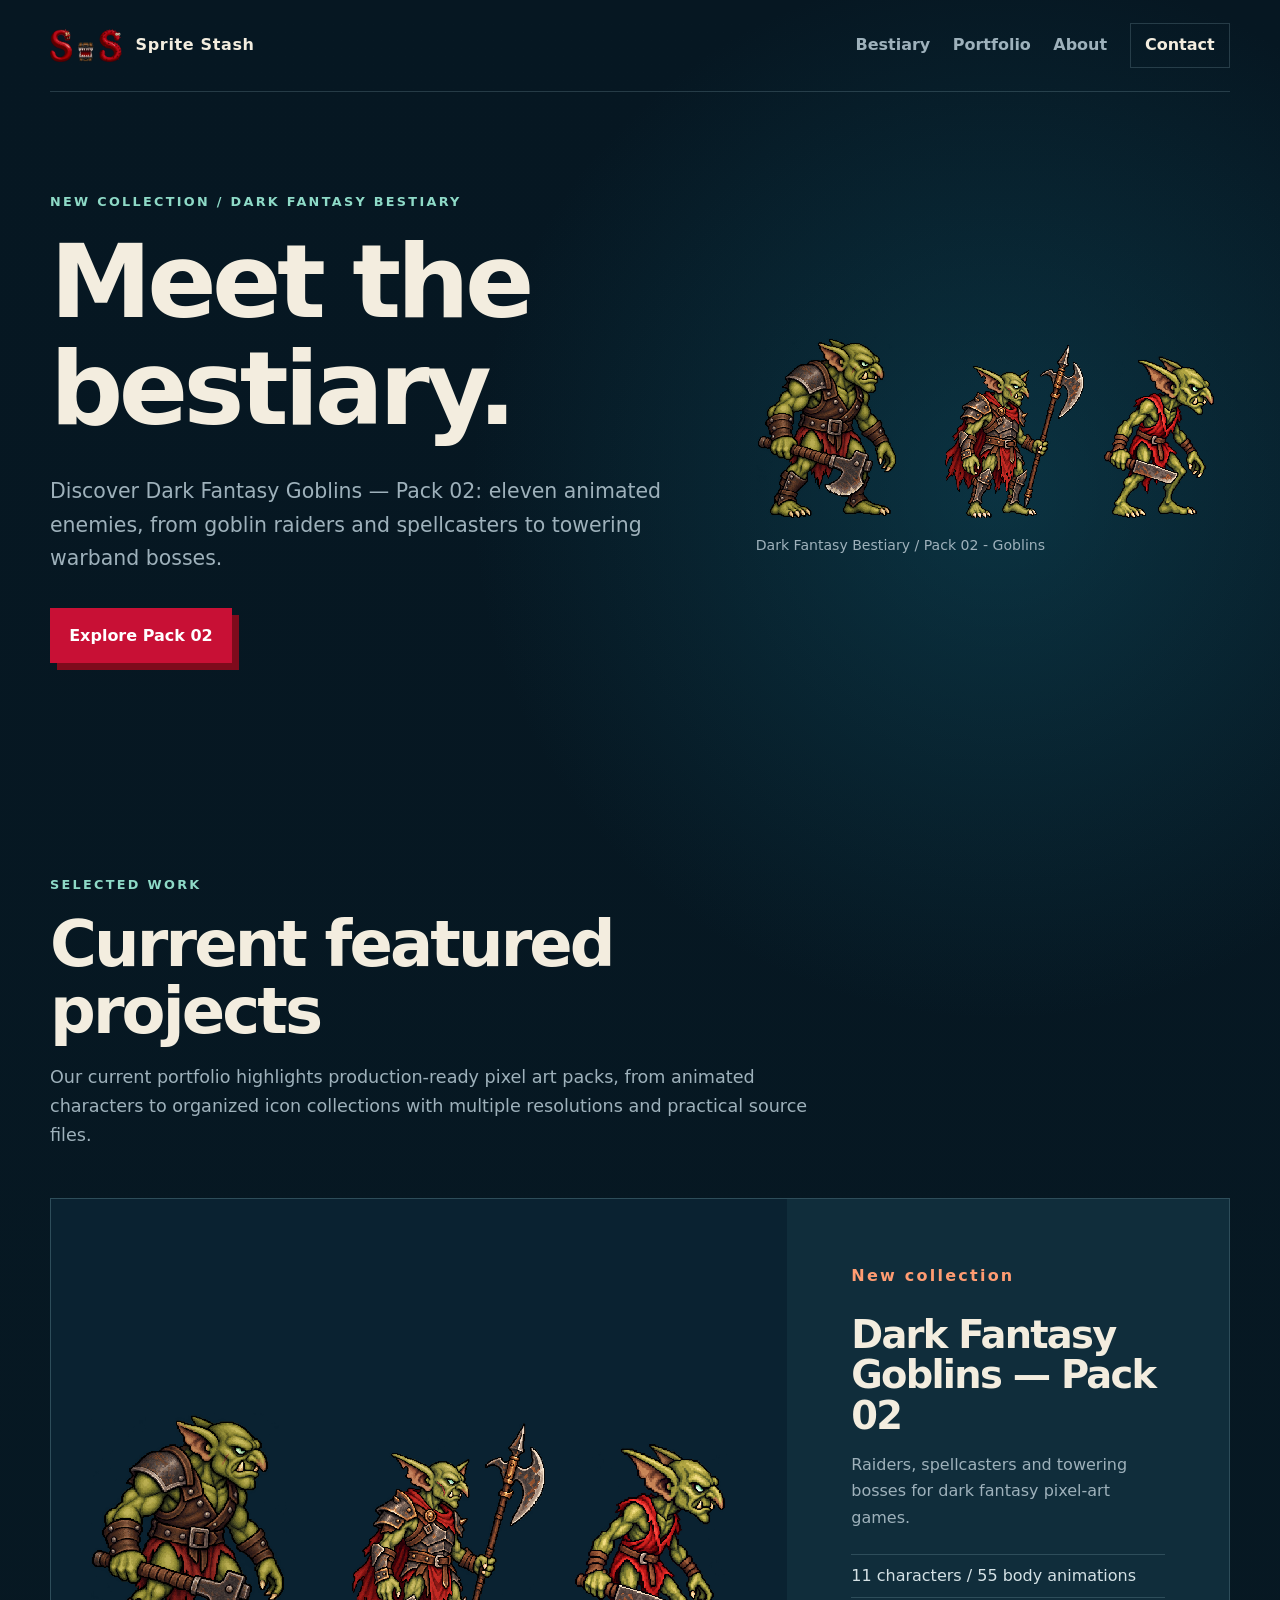
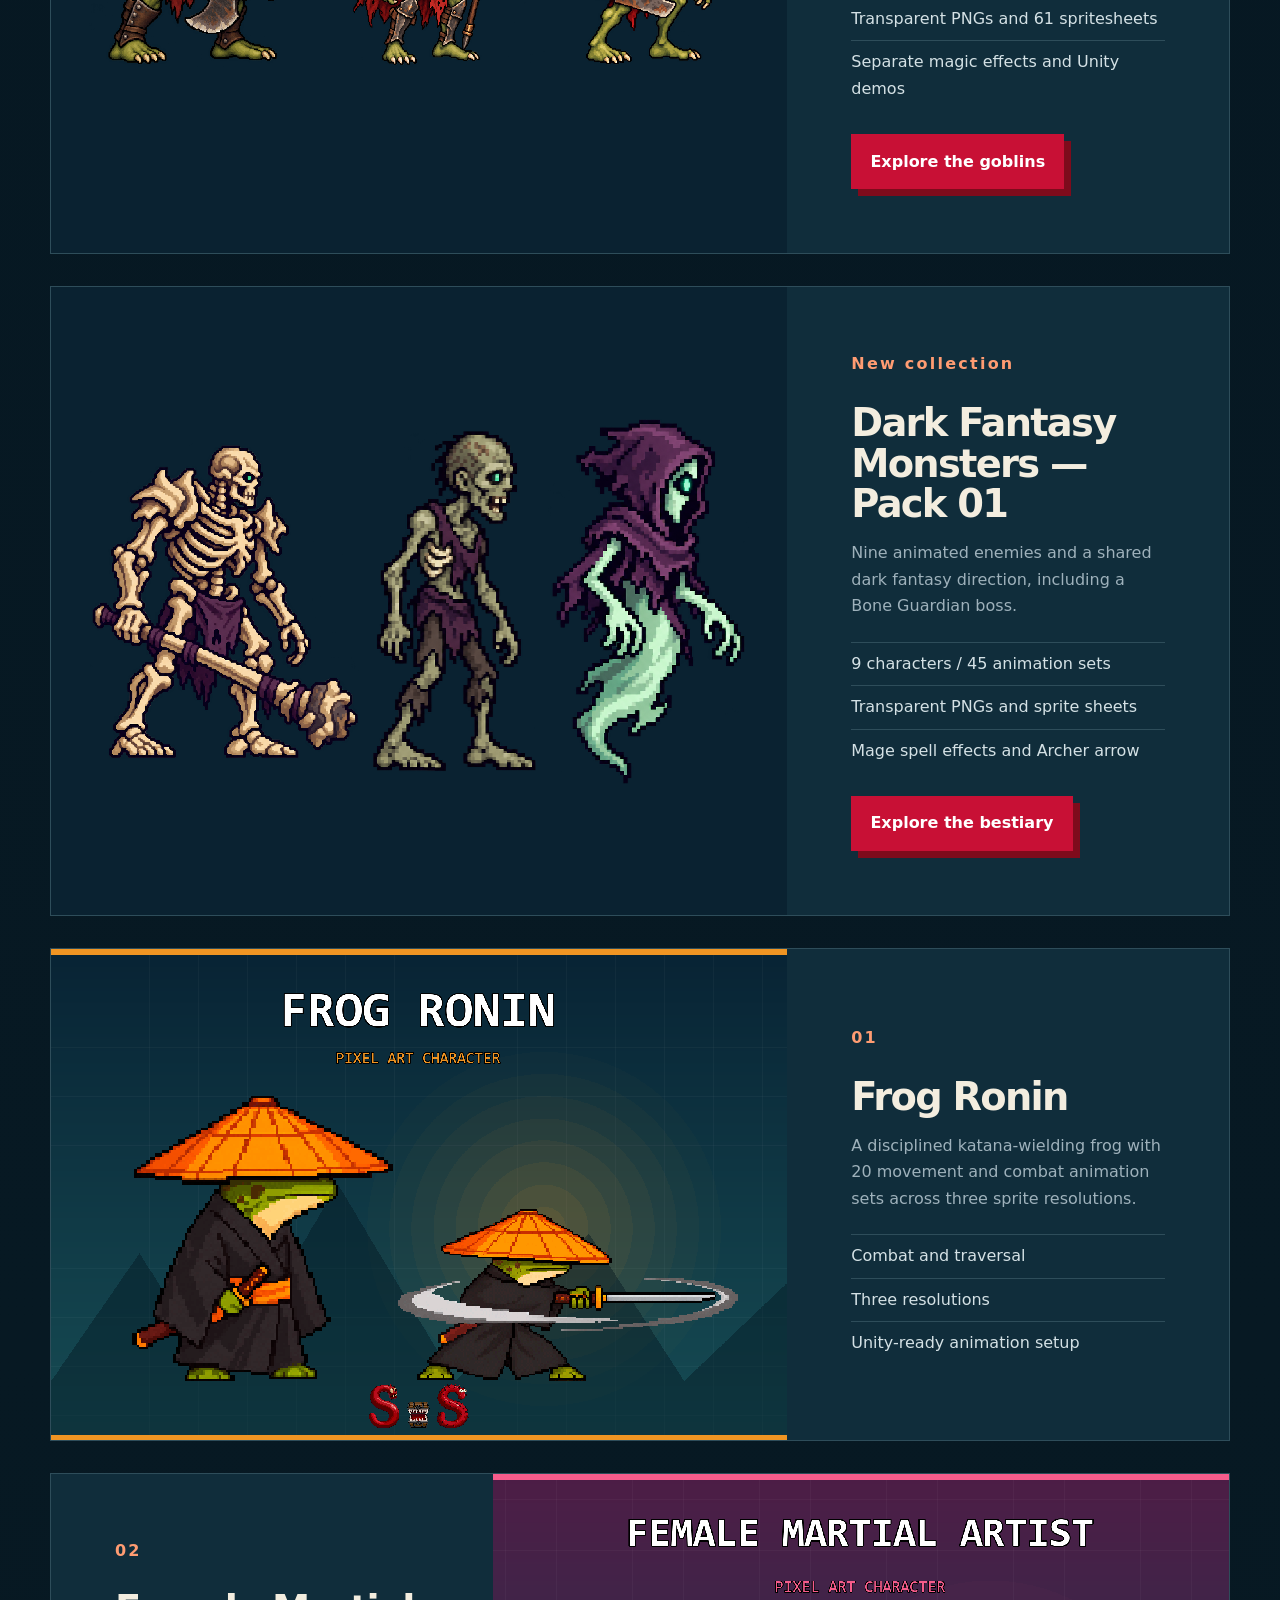
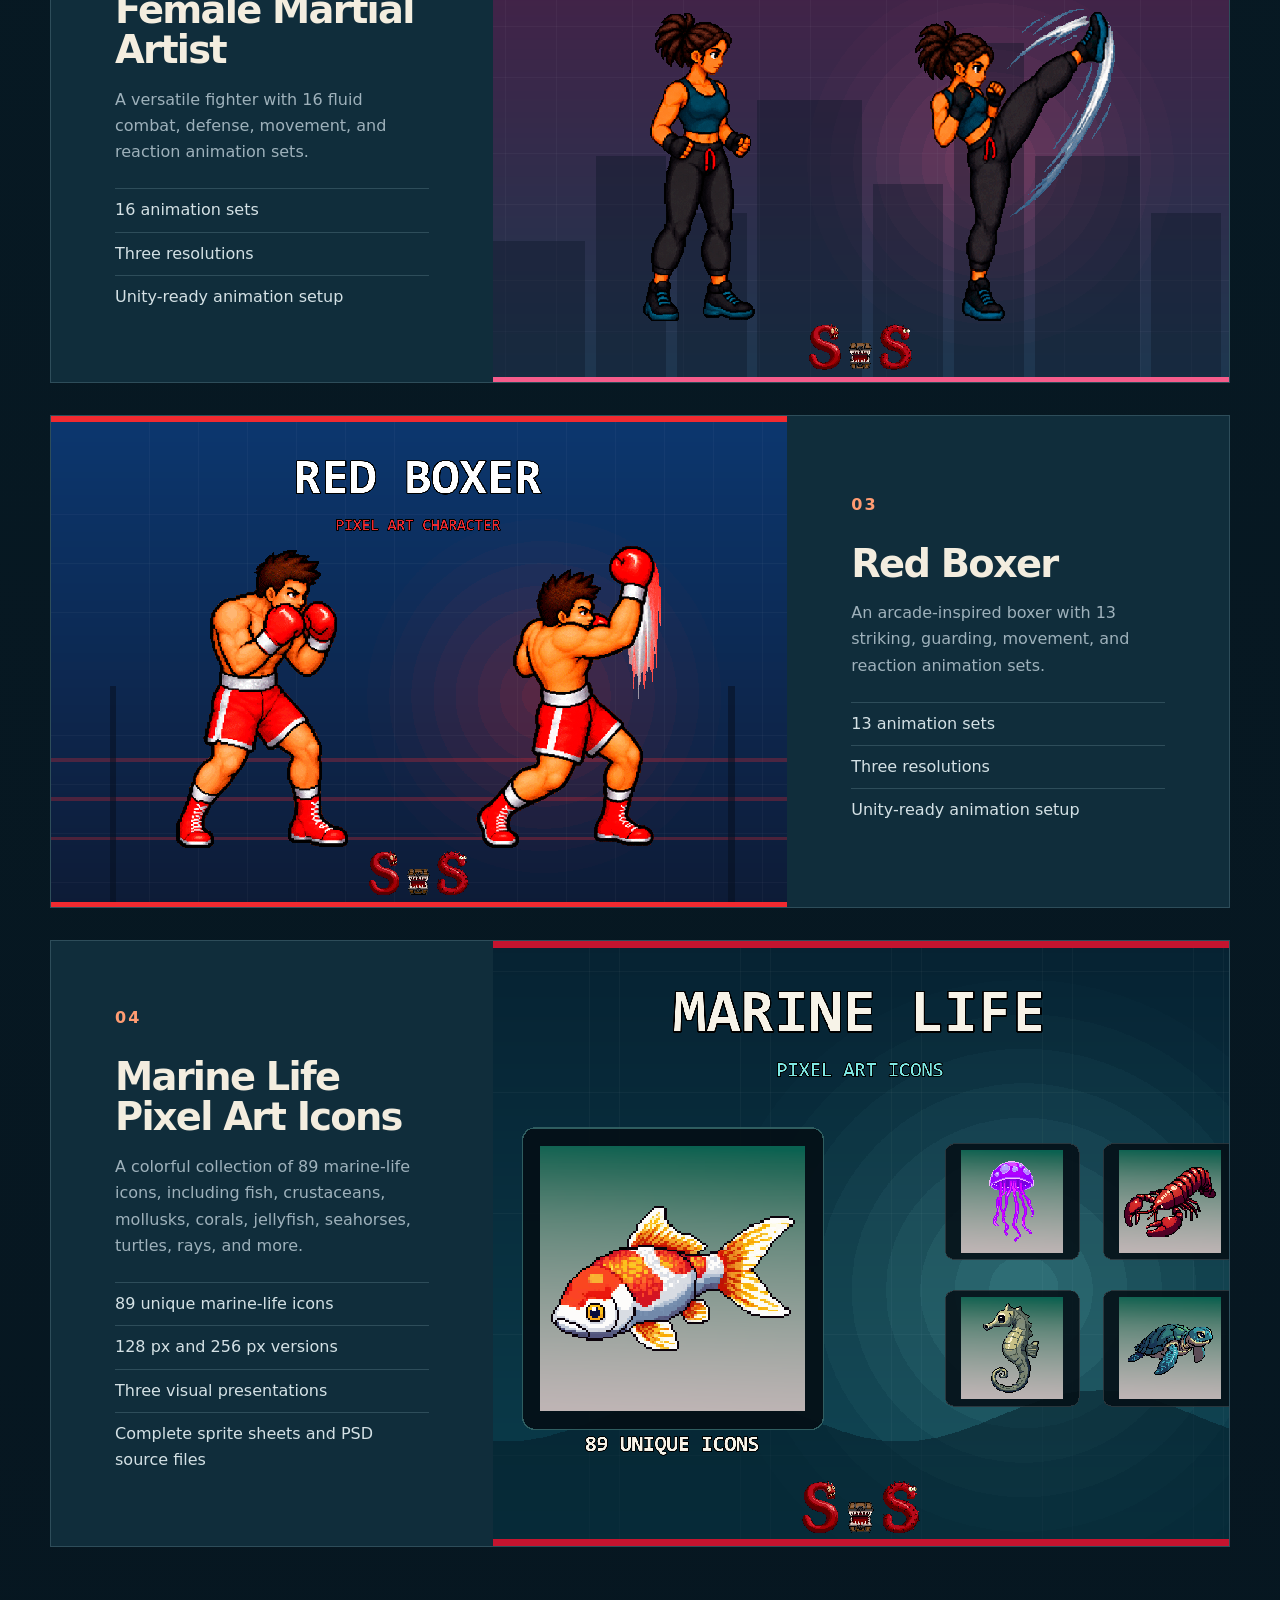
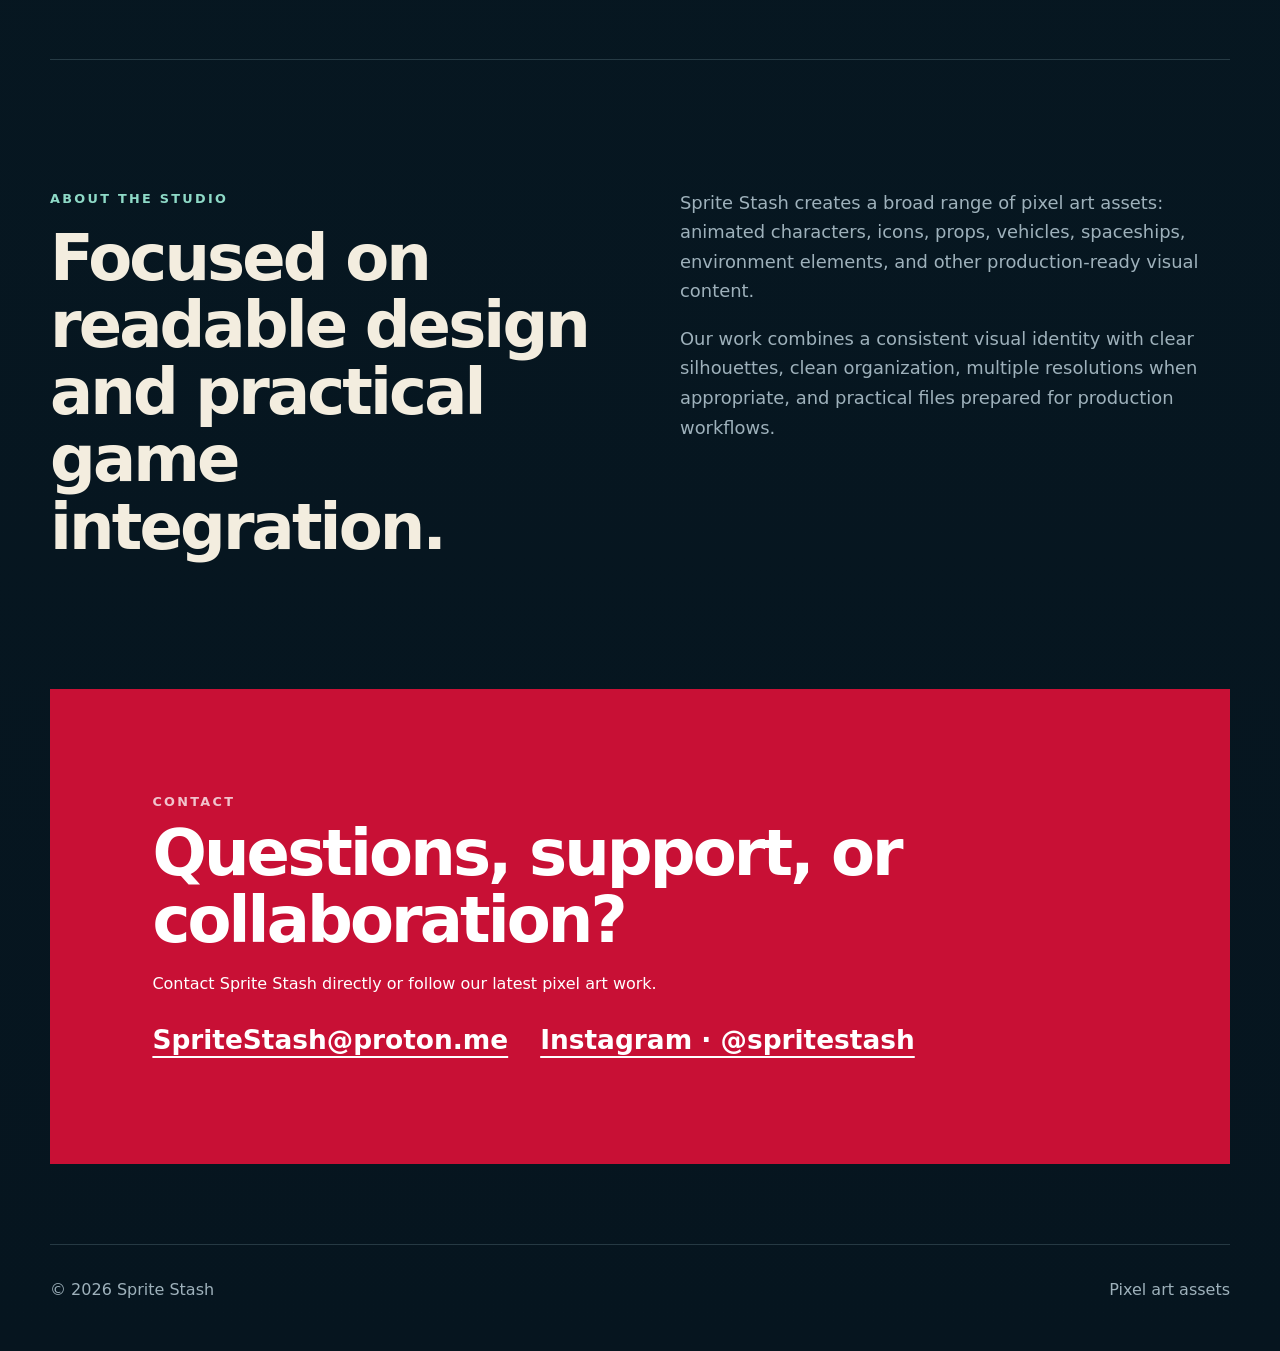
==== commit 2a827a3e: "Feature Goblins as latest portfolio pack and prepare public page" ====
--- a/index.html
+++ b/index.html
@@ -9,7 +9,7 @@
   <link rel="icon" type="image/svg+xml" href="data:image/svg+xml,%3Csvg xmlns='http://www.w3.org/2000/svg' viewBox='0 0 64 64'%3E%3Crect width='64' height='64' rx='10' fill='%23071a27'/%3E%3Cpath d='M14 17h32v8H22v7h20v8H22v7h24v8H14z' fill='%23ff4d63'/%3E%3C/svg%3E">
   <link rel="stylesheet" href="styles.css?v=3">
   <link rel="stylesheet" href="bestiary.css?v=4">
-<link rel="stylesheet" href="goblins.css?v=13"><link rel="stylesheet" href="artwork-guard.css"><script src="artwork-guard.js" defer></script></head>
+<link rel="stylesheet" href="goblins.css?v=14"><link rel="stylesheet" href="artwork-guard.css"><script src="artwork-guard.js" defer></script></head>
 <body>
   <header class="site-header">
     <a class="brand" href="#top" aria-label="Sprite Stash home">
@@ -17,7 +17,7 @@
       <span>Sprite Stash</span>
     </a>
     <nav aria-label="Main navigation">
-      <a href="dark-fantasy-monsters-pack-01.html">Bestiary</a>
+      <a href="dark-fantasy-goblins-pack-02.html">Bestiary</a>
       <a href="#work">Portfolio</a>
       <a href="#about">About</a>
       <a class="contact-link" href="#contact">Contact</a>
@@ -29,10 +29,10 @@
       <div class="hero-copy">
         <p class="eyebrow">New collection / Dark Fantasy Bestiary</p>
         <h1 id="hero-title">Meet the bestiary.</h1>
-        <p class="hero-text">Discover Dark Fantasy Monsters — Pack 01: nine animated enemies, from crypt creatures to a Bone Guardian boss. A new chapter in the Sprite Stash portfolio.</p>
-        <a class="button" href="dark-fantasy-monsters-pack-01.html">Explore Pack 01</a>
+        <p class="hero-text">Discover Dark Fantasy Goblins — Pack 02: eleven animated enemies, from goblin raiders and spellcasters to towering warband bosses.</p>
+        <a class="button" href="dark-fantasy-goblins-pack-02.html">Explore Pack 02</a>
       </div>
-      <div class="bestiary-hero-media"><div class="crypta-cover crypta-hero-cover" role="group" aria-label="Crypta character artwork"><img src="assets/bestiary-pack-01/single-preview/bone-guardian-artwork.webp" alt="Bone Guardian" width="544" height="640" fetchpriority="high"><img src="assets/bestiary-pack-01/single-preview/zombie-artwork.webp" alt="Zombie" width="314" height="640"><img src="assets/bestiary-pack-01/single-preview/ghost-artwork.webp" alt="Ghost" width="345" height="640"></div><p class="media-note">Dark Fantasy Bestiary / Pack 01</p></div>
+      <div class="bestiary-hero-media"><a class="crypta-cover goblins-cover-trio goblins-hero-cover" href="dark-fantasy-goblins-pack-02.html" aria-label="Explore the latest Goblins pack"><img src="assets/bestiary-pack-02/hobgoblin-brute.webp" alt="Hobgoblin Brute" width="499" height="640" fetchpriority="high"><img src="assets/bestiary-pack-02/goblin-warlord.webp" alt="Goblin Warlord" width="515" height="640"><img src="assets/bestiary-pack-02/goblin-raider-two-ears.webp" alt="Goblin Raider" width="440" height="640"></a><p class="media-note">Dark Fantasy Bestiary / Pack 02 - Goblins</p></div>
     </section>
 
     <section class="portfolio" id="work" aria-labelledby="portfolio-title">
@@ -43,8 +43,8 @@
       </div>
 
       <div class="project-grid">
-<article class="project-card"><div class="crypta-cover" role="group" aria-label="Crypta character artwork"><img src="assets/bestiary-pack-01/single-preview/bone-guardian-artwork.webp" alt="Bone Guardian" width="544" height="640" loading="lazy"><img src="assets/bestiary-pack-01/single-preview/zombie-artwork.webp" alt="Zombie" width="314" height="640" loading="lazy"><img src="assets/bestiary-pack-01/single-preview/ghost-artwork.webp" alt="Ghost" width="345" height="640" loading="lazy"></div><div class="project-copy"><p class="project-number">New collection</p><h3>Dark Fantasy Monsters — Pack 01</h3><p>Nine animated enemies and a shared dark fantasy direction, including a Bone Guardian boss.</p><ul aria-label="Monster pack features"><li>9 characters / 45 animation sets</li><li>Transparent PNGs and sprite sheets</li><li>Mage spell effects and Archer arrow</li></ul><a class="button project-button" href="dark-fantasy-monsters-pack-01.html">Explore the bestiary</a></div></article>
 <article class="project-card goblins-project-card"><a class="crypta-cover goblins-cover-trio" href="dark-fantasy-goblins-pack-02.html" aria-label="Explore Goblins Pack 02"><img src="assets/bestiary-pack-02/hobgoblin-brute.webp" width="499" height="640" alt="Hobgoblin Brute character artwork" loading="lazy"><img src="assets/bestiary-pack-02/goblin-warlord.webp" width="515" height="640" alt="Goblin Warlord character artwork" loading="lazy"><img src="assets/bestiary-pack-02/goblin-raider-two-ears.webp" width="440" height="640" alt="Goblin Raider cover artwork" loading="lazy"></a><div class="project-copy"><p class="project-number">New collection</p><h3>Dark Fantasy Goblins — Pack 02</h3><p>Raiders, spellcasters and towering bosses for dark fantasy pixel-art games.</p><ul aria-label="Goblin pack features"><li>11 characters / 55 body animations</li><li>Transparent PNGs and 61 spritesheets</li><li>Separate magic effects and Unity demos</li></ul><a class="button project-button" href="dark-fantasy-goblins-pack-02.html">Explore the goblins</a></div></article>
+<article class="project-card crypta-project-card"><div class="crypta-cover" role="group" aria-label="Crypta character artwork"><img src="assets/bestiary-pack-01/single-preview/bone-guardian-artwork.webp" alt="Bone Guardian" width="544" height="640" loading="lazy"><img src="assets/bestiary-pack-01/single-preview/zombie-artwork.webp" alt="Zombie" width="314" height="640" loading="lazy"><img src="assets/bestiary-pack-01/single-preview/ghost-artwork.webp" alt="Ghost" width="345" height="640" loading="lazy"></div><div class="project-copy"><p class="project-number">New collection</p><h3>Dark Fantasy Monsters — Pack 01</h3><p>Nine animated enemies and a shared dark fantasy direction, including a Bone Guardian boss.</p><ul aria-label="Monster pack features"><li>9 characters / 45 animation sets</li><li>Transparent PNGs and sprite sheets</li><li>Mage spell effects and Archer arrow</li></ul><a class="button project-button" href="dark-fantasy-monsters-pack-01.html">Explore the bestiary</a></div></article>
         <article class="project-card">
           <img src="assets/frog-ronin-cover.png" alt="Frog Ronin pixel art character and katana attack animation" loading="lazy">
           <div class="project-copy">
--- a/goblins.css
+++ b/goblins.css
@@ -16,3 +16,8 @@
 
 .goblins-project-card .goblins-cover-trio{align-content:center}
 .goblins-project-card .goblins-cover-trio img{height:clamp(140px,22vw,300px)}
+
+.goblins-hero-cover{min-height:0;padding:0;aspect-ratio:2/1;background:transparent;grid-template-rows:minmax(0,1fr)}
+.goblins-hero-cover img{height:100%;min-height:0}
+.project-card.crypta-project-card{grid-template-columns:minmax(0,1.25fr) minmax(300px,.75fr)}
+@media(max-width:820px){.project-card.crypta-project-card{grid-template-columns:1fr}}
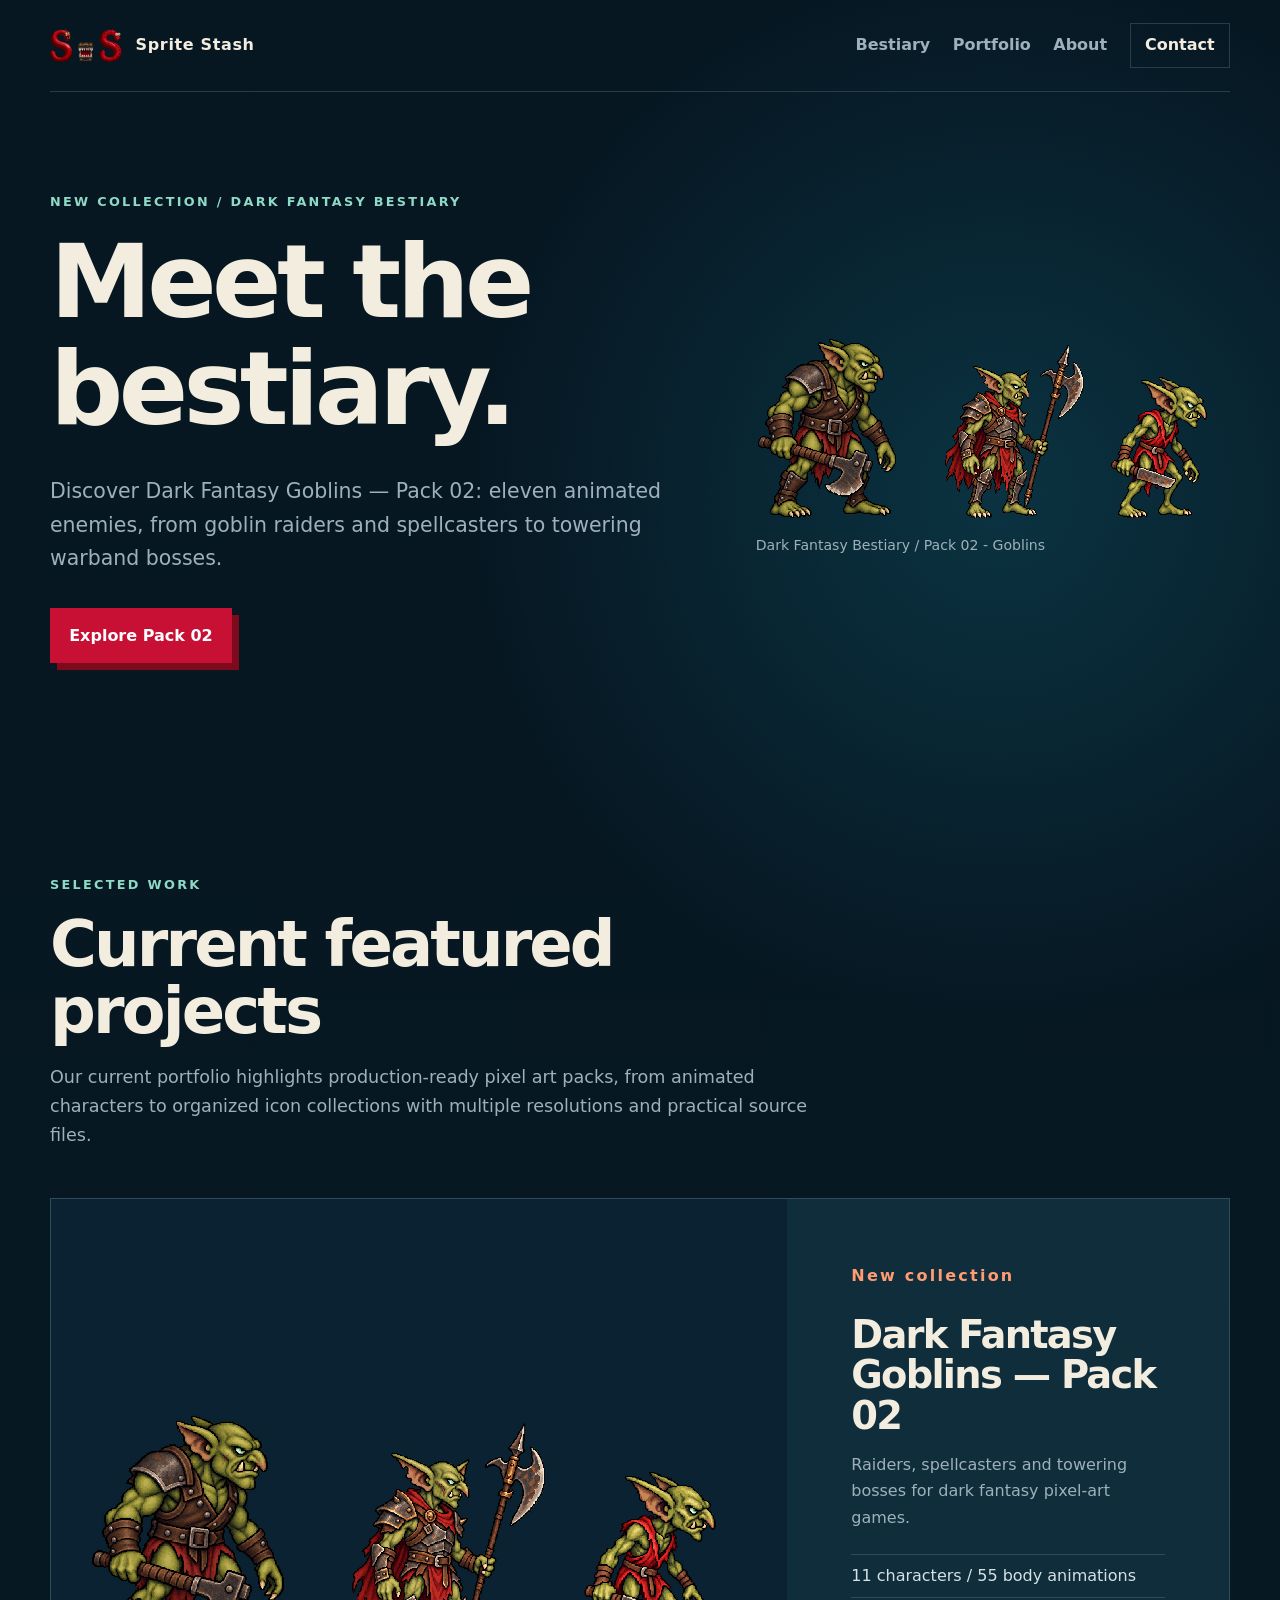
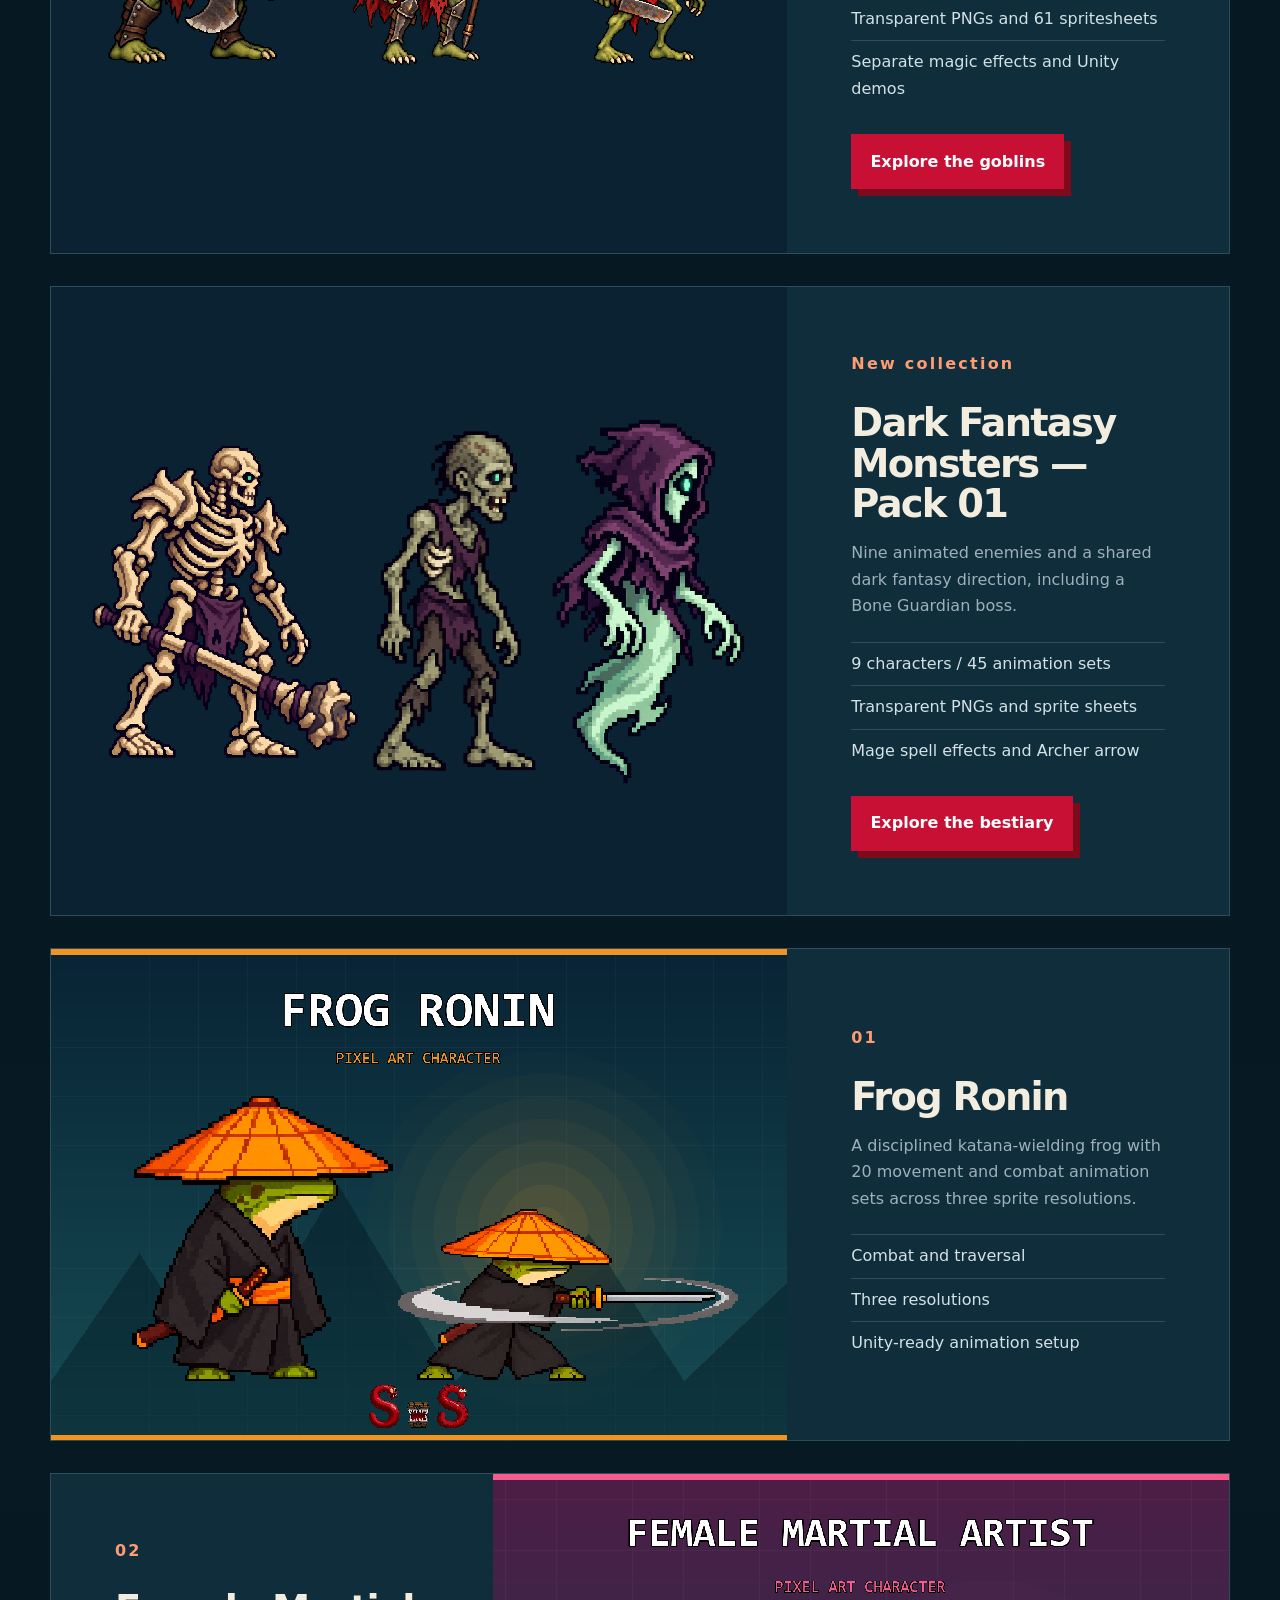
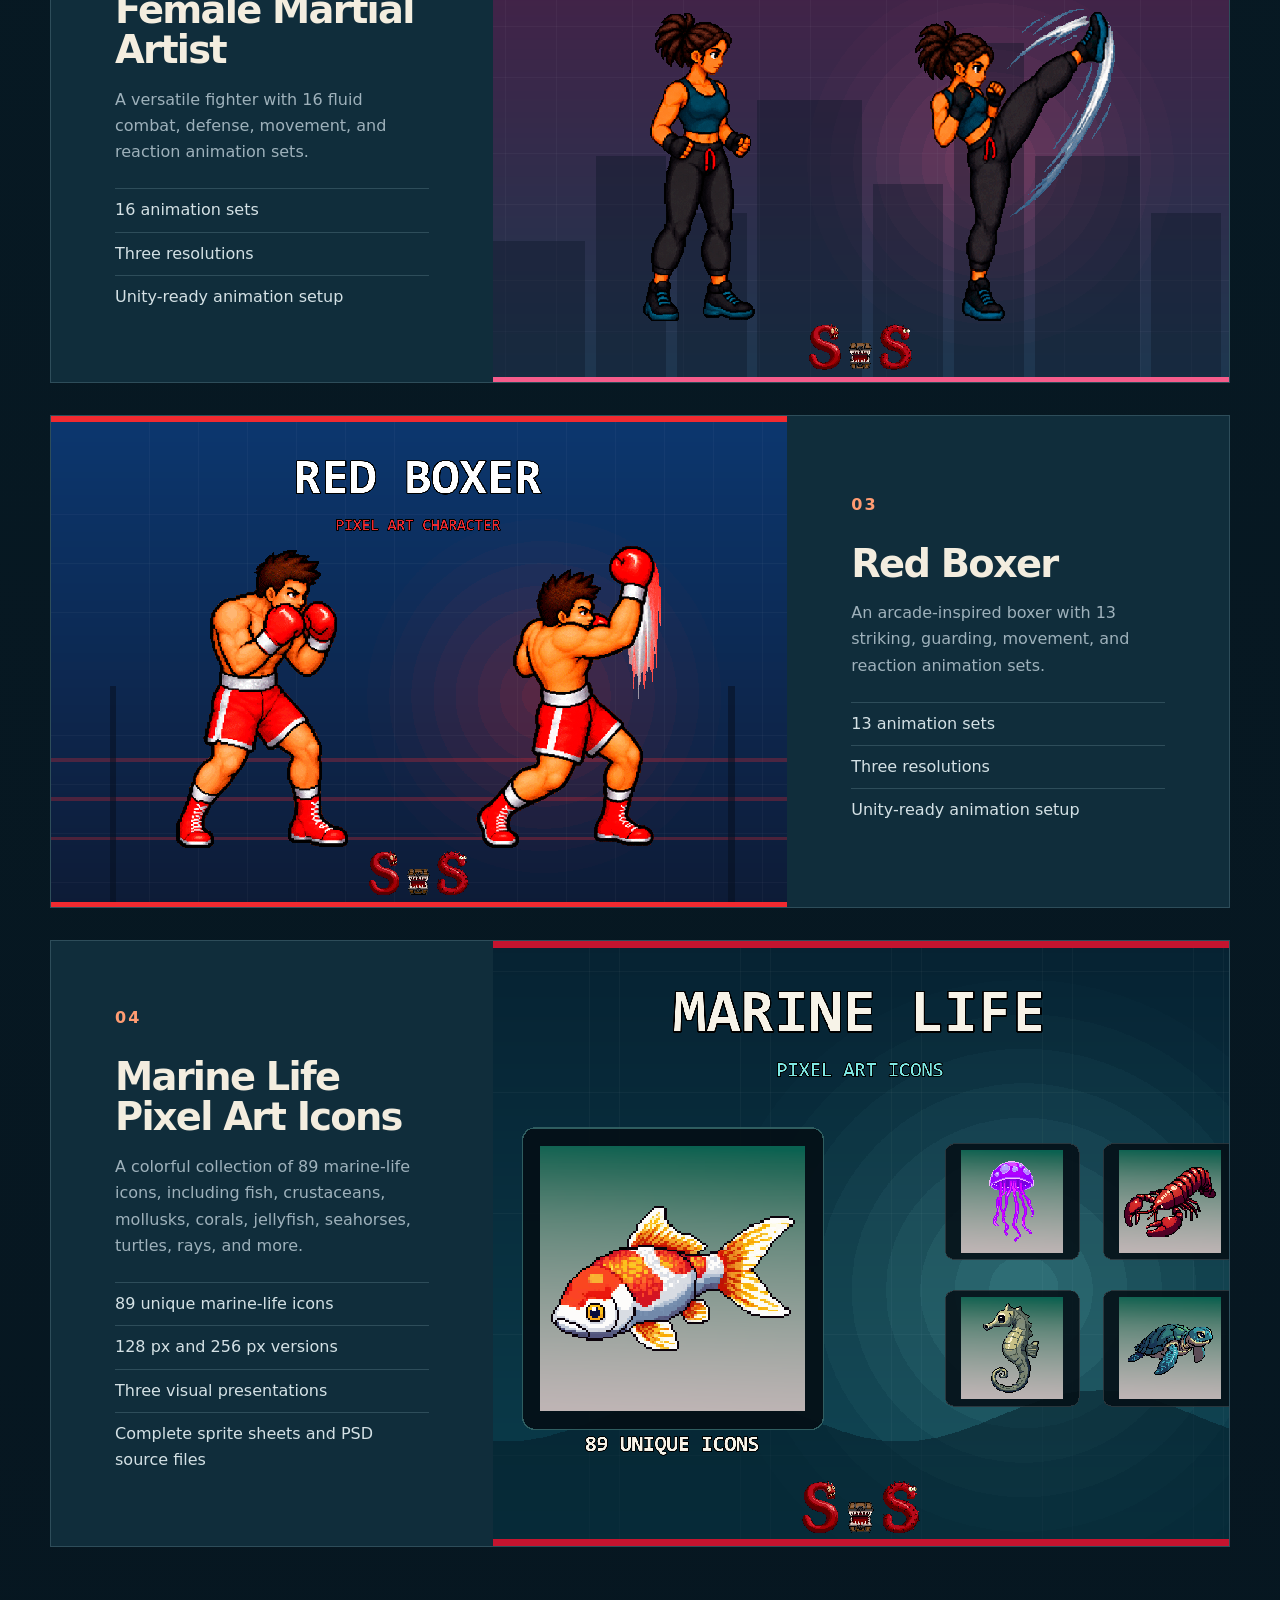
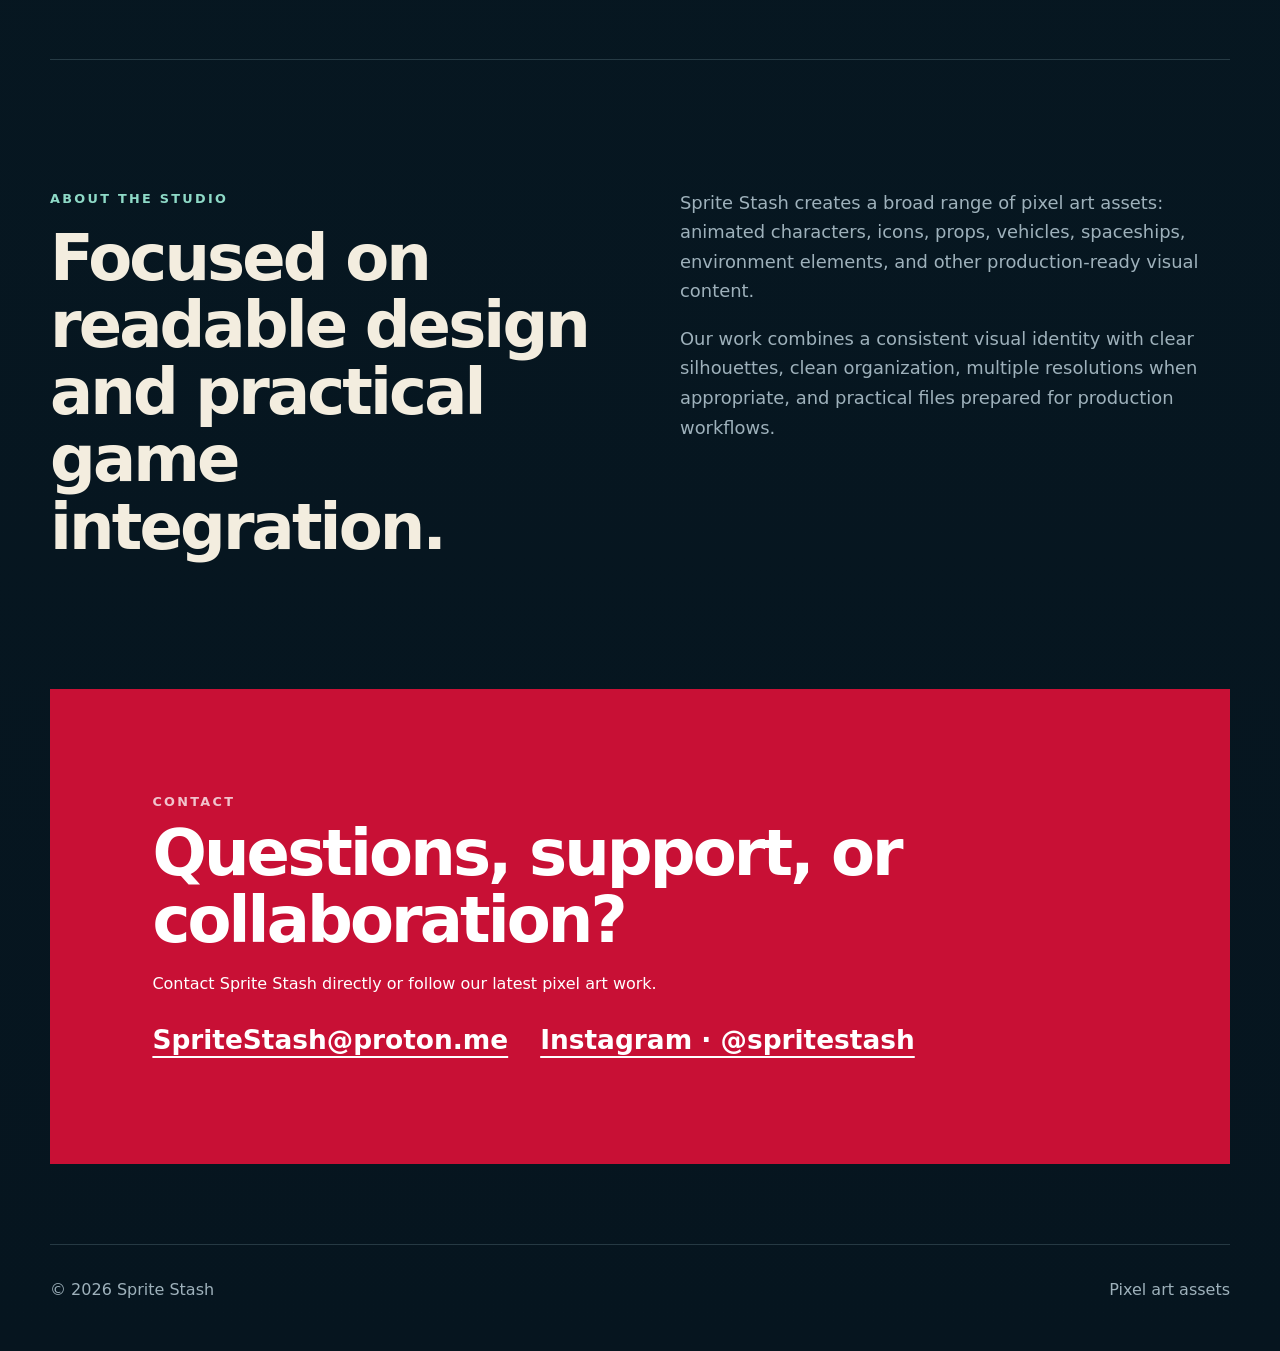
==== commit 55e0d78d: "Keep homepage Raider visibly smaller than Warlord" ====
--- a/index.html
+++ b/index.html
@@ -9,7 +9,7 @@
   <link rel="icon" type="image/svg+xml" href="data:image/svg+xml,%3Csvg xmlns='http://www.w3.org/2000/svg' viewBox='0 0 64 64'%3E%3Crect width='64' height='64' rx='10' fill='%23071a27'/%3E%3Cpath d='M14 17h32v8H22v7h20v8H22v7h24v8H14z' fill='%23ff4d63'/%3E%3C/svg%3E">
   <link rel="stylesheet" href="styles.css?v=3">
   <link rel="stylesheet" href="bestiary.css?v=4">
-<link rel="stylesheet" href="goblins.css?v=14"><link rel="stylesheet" href="artwork-guard.css"><script src="artwork-guard.js" defer></script></head>
+<link rel="stylesheet" href="goblins.css?v=15"><link rel="stylesheet" href="artwork-guard.css"><script src="artwork-guard.js" defer></script></head>
 <body>
   <header class="site-header">
     <a class="brand" href="#top" aria-label="Sprite Stash home">
--- a/goblins.css
+++ b/goblins.css
@@ -5,7 +5,7 @@
 .goblins-cover-trio{display:grid;grid-template-columns:repeat(3,minmax(0,1fr));gap:5%;align-items:end}
 .goblins-cover-trio img{width:100%;height:clamp(100px,31vw,440px);object-fit:contain;object-position:center bottom;image-rendering:pixelated}
 
-.goblins-cover-trio img[src*='goblin-raider-']{transform:scale(.8);transform-origin:center bottom}
+.goblins-cover-trio img[src*='goblin-raider-']{transform:scale(.7);transform-origin:center bottom}
 
 .goblins-cover-trio img[src='assets/bestiary-pack-02/goblin-warlord.webp']{transform:translateX(15%)}
 
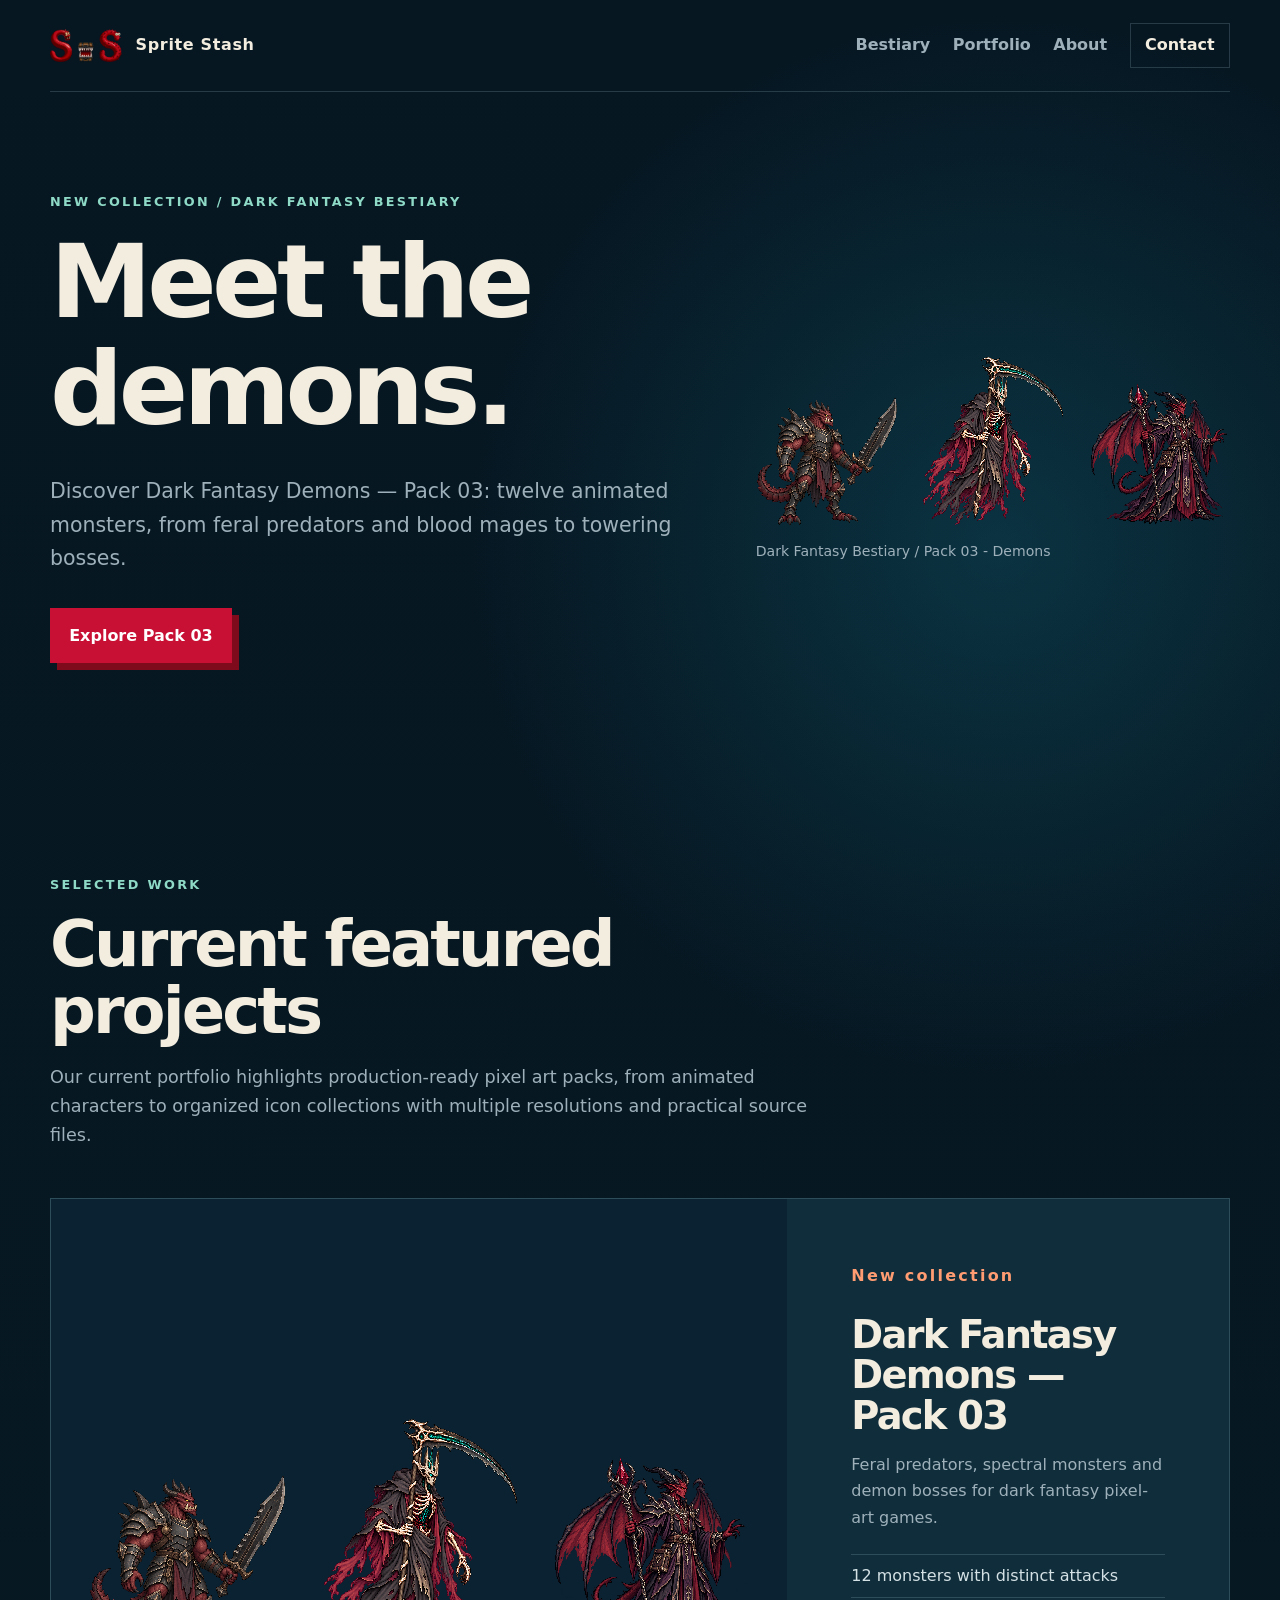
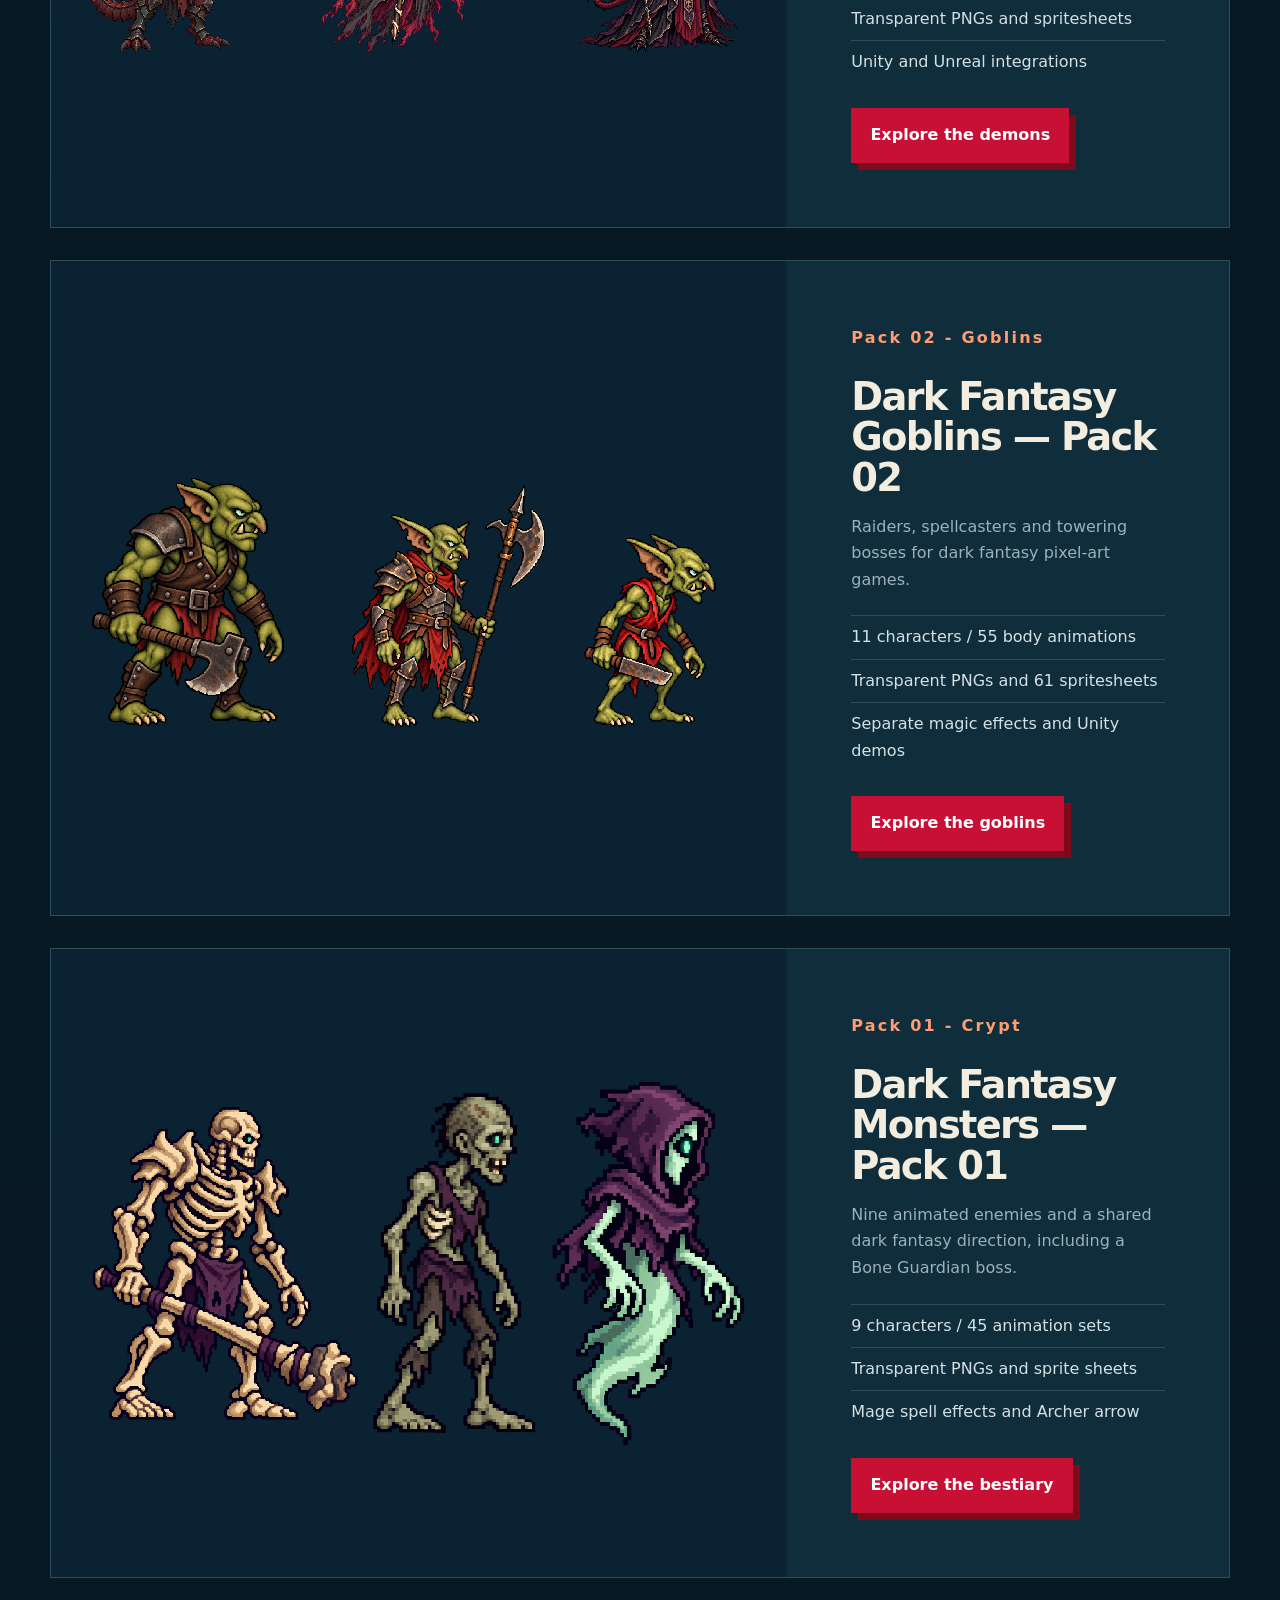
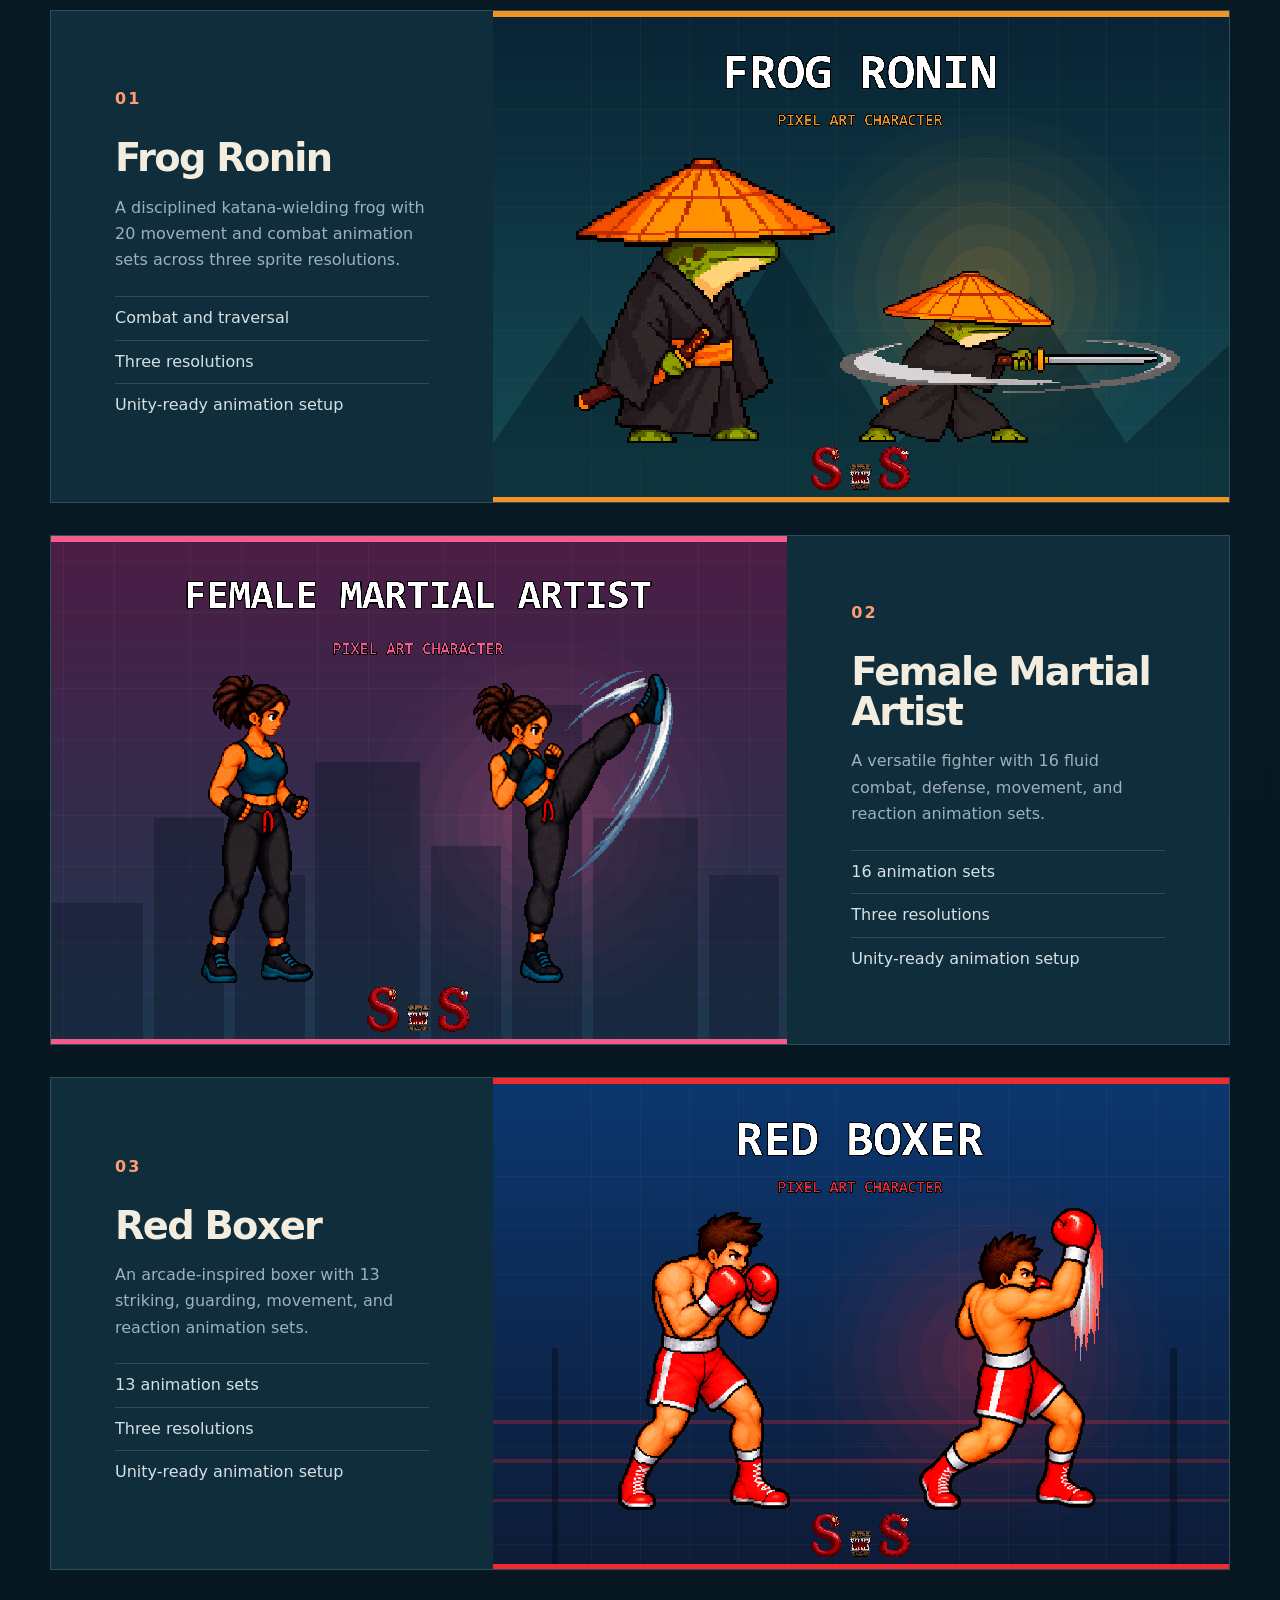
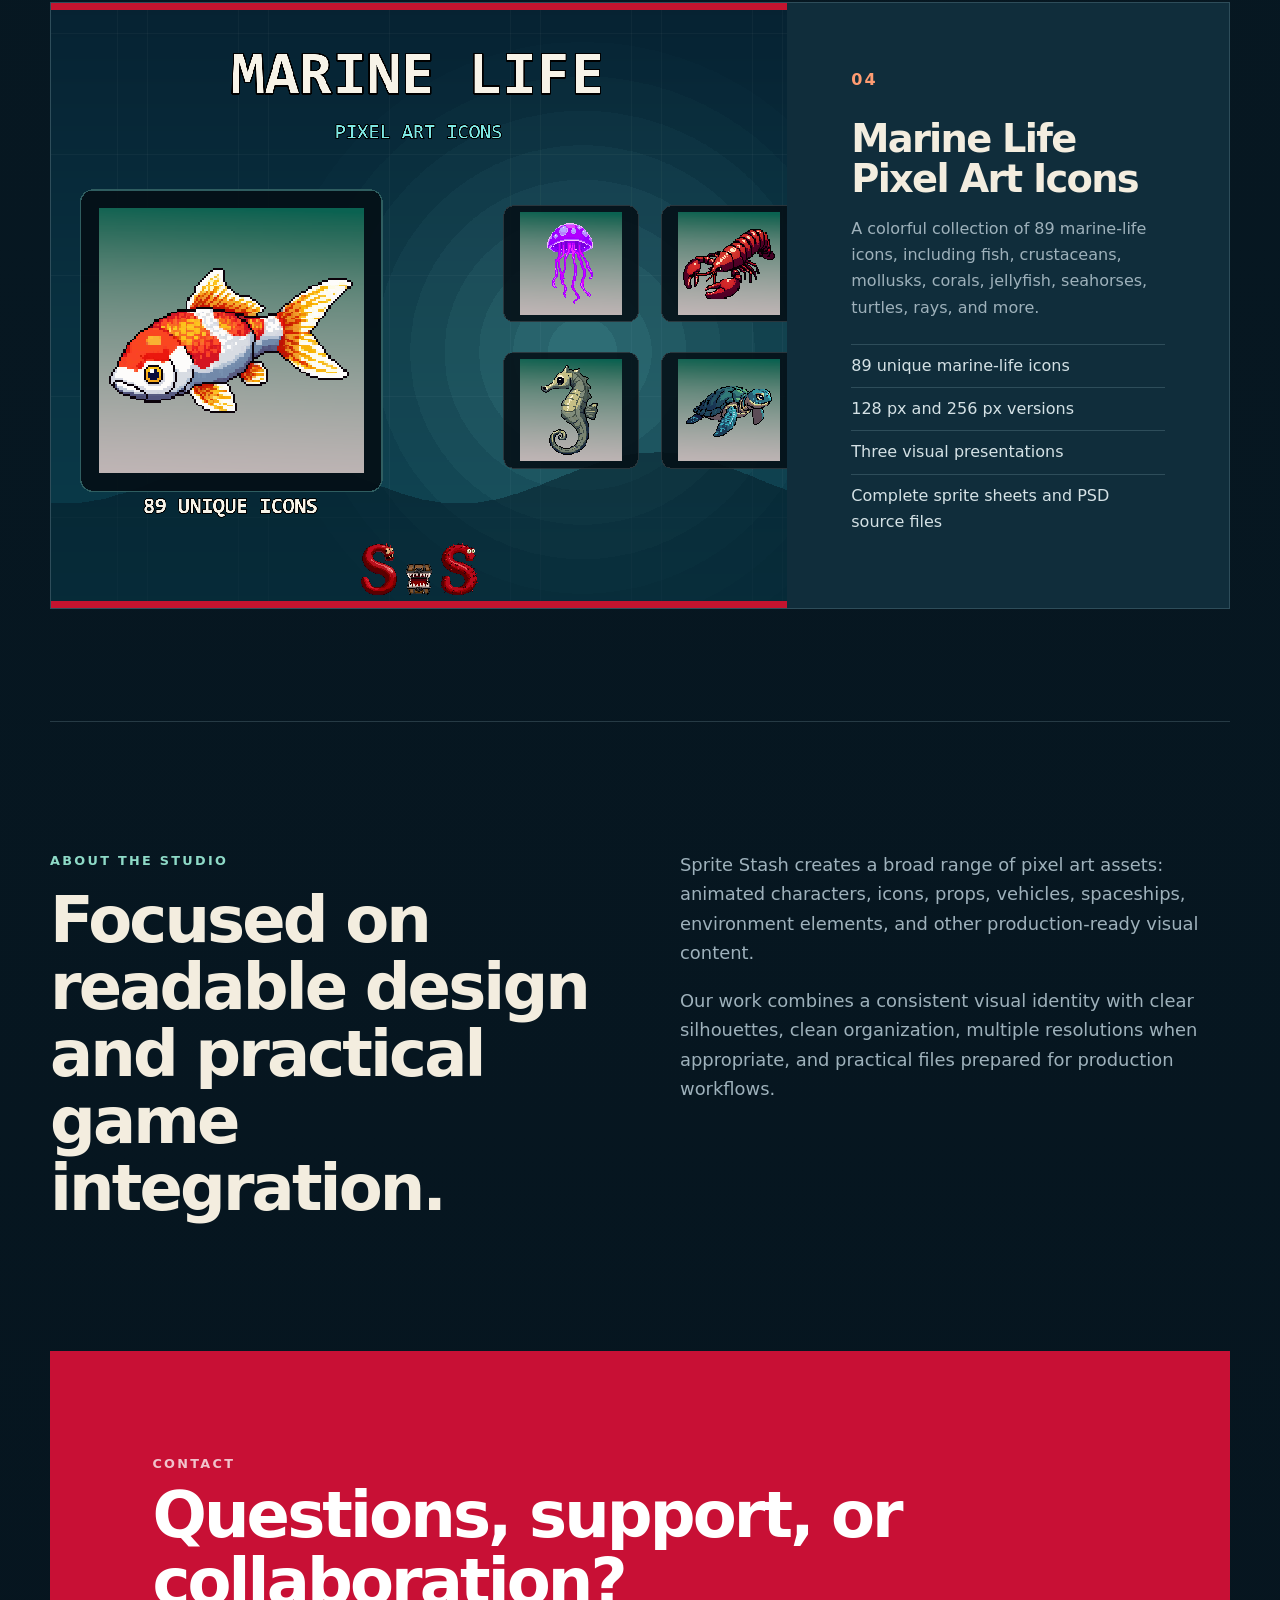
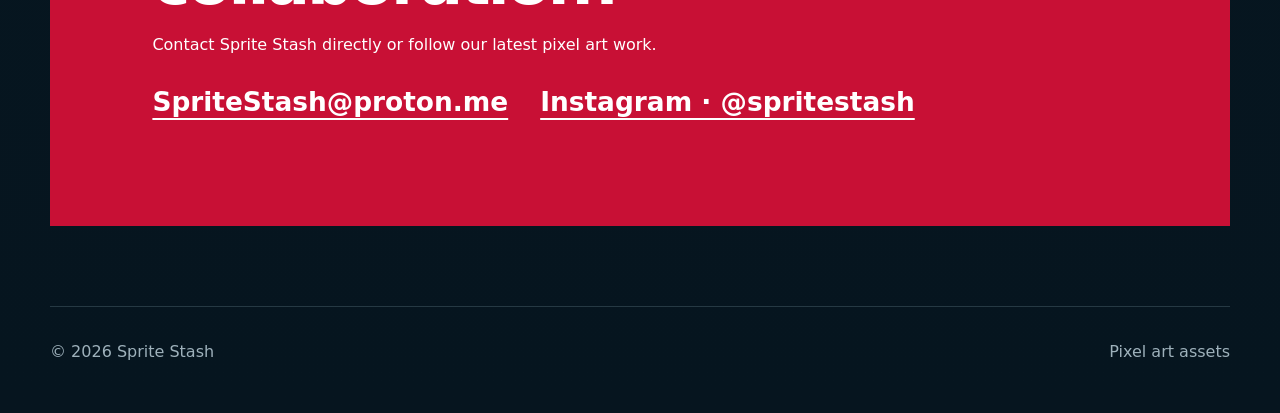
==== commit 550ce8f9: "Add Demons Pack 03 portfolio with Glutton preview" ====
--- a/index.html
+++ b/index.html
@@ -9,7 +9,7 @@
   <link rel="icon" type="image/svg+xml" href="data:image/svg+xml,%3Csvg xmlns='http://www.w3.org/2000/svg' viewBox='0 0 64 64'%3E%3Crect width='64' height='64' rx='10' fill='%23071a27'/%3E%3Cpath d='M14 17h32v8H22v7h20v8H22v7h24v8H14z' fill='%23ff4d63'/%3E%3C/svg%3E">
   <link rel="stylesheet" href="styles.css?v=3">
   <link rel="stylesheet" href="bestiary.css?v=4">
-<link rel="stylesheet" href="goblins.css?v=15"><link rel="stylesheet" href="artwork-guard.css"><script src="artwork-guard.js" defer></script></head>
+<link rel="stylesheet" href="goblins.css?v=15"><link rel="stylesheet" href="demons.css?v=1"><link rel="stylesheet" href="artwork-guard.css"><script src="artwork-guard.js" defer></script></head>
 <body>
   <header class="site-header">
     <a class="brand" href="#top" aria-label="Sprite Stash home">
@@ -17,7 +17,7 @@
       <span>Sprite Stash</span>
     </a>
     <nav aria-label="Main navigation">
-      <a href="dark-fantasy-goblins-pack-02.html">Bestiary</a>
+      <a href="dark-fantasy-demons-pack-03.html">Bestiary</a>
       <a href="#work">Portfolio</a>
       <a href="#about">About</a>
       <a class="contact-link" href="#contact">Contact</a>
@@ -26,13 +26,8 @@
 
   <main id="top">
     <section class="hero" aria-labelledby="hero-title">
-      <div class="hero-copy">
-        <p class="eyebrow">New collection / Dark Fantasy Bestiary</p>
-        <h1 id="hero-title">Meet the bestiary.</h1>
-        <p class="hero-text">Discover Dark Fantasy Goblins — Pack 02: eleven animated enemies, from goblin raiders and spellcasters to towering warband bosses.</p>
-        <a class="button" href="dark-fantasy-goblins-pack-02.html">Explore Pack 02</a>
-      </div>
-      <div class="bestiary-hero-media"><a class="crypta-cover goblins-cover-trio goblins-hero-cover" href="dark-fantasy-goblins-pack-02.html" aria-label="Explore the latest Goblins pack"><img src="assets/bestiary-pack-02/hobgoblin-brute.webp" alt="Hobgoblin Brute" width="499" height="640" fetchpriority="high"><img src="assets/bestiary-pack-02/goblin-warlord.webp" alt="Goblin Warlord" width="515" height="640"><img src="assets/bestiary-pack-02/goblin-raider-two-ears.webp" alt="Goblin Raider" width="440" height="640"></a><p class="media-note">Dark Fantasy Bestiary / Pack 02 - Goblins</p></div>
+      <div class="hero-copy"><p class="eyebrow">New collection / Dark Fantasy Bestiary</p><h1 id="hero-title">Meet the demons.</h1><p class="hero-text">Discover Dark Fantasy Demons — Pack 03: twelve animated monsters, from feral predators and blood mages to towering bosses.</p><a class="button" href="dark-fantasy-demons-pack-03.html">Explore Pack 03</a></div>
+      <div class="bestiary-hero-media"><a class="crypta-cover demons-cover-trio demons-hero-cover" href="dark-fantasy-demons-pack-03.html" aria-label="Explore Demons Pack 03"><img src="assets/bestiary-pack-03/demon-warlord.webp" alt="Demon Warlord artwork" width="707" height="640" fetchpriority="high"><img src="assets/bestiary-pack-03/wraith-reaper.webp" alt="Wraith Reaper artwork" width="536" height="640" fetchpriority="high"><img src="assets/bestiary-pack-03/demon-archmage.webp" alt="Demon Archmage artwork" width="641" height="640" fetchpriority="high"></a><p class="media-note">Dark Fantasy Bestiary / Pack 03 - Demons</p></div>
     </section>
 
     <section class="portfolio" id="work" aria-labelledby="portfolio-title">
@@ -43,8 +38,9 @@
       </div>
 
       <div class="project-grid">
-<article class="project-card goblins-project-card"><a class="crypta-cover goblins-cover-trio" href="dark-fantasy-goblins-pack-02.html" aria-label="Explore Goblins Pack 02"><img src="assets/bestiary-pack-02/hobgoblin-brute.webp" width="499" height="640" alt="Hobgoblin Brute character artwork" loading="lazy"><img src="assets/bestiary-pack-02/goblin-warlord.webp" width="515" height="640" alt="Goblin Warlord character artwork" loading="lazy"><img src="assets/bestiary-pack-02/goblin-raider-two-ears.webp" width="440" height="640" alt="Goblin Raider cover artwork" loading="lazy"></a><div class="project-copy"><p class="project-number">New collection</p><h3>Dark Fantasy Goblins — Pack 02</h3><p>Raiders, spellcasters and towering bosses for dark fantasy pixel-art games.</p><ul aria-label="Goblin pack features"><li>11 characters / 55 body animations</li><li>Transparent PNGs and 61 spritesheets</li><li>Separate magic effects and Unity demos</li></ul><a class="button project-button" href="dark-fantasy-goblins-pack-02.html">Explore the goblins</a></div></article>
-<article class="project-card crypta-project-card"><div class="crypta-cover" role="group" aria-label="Crypta character artwork"><img src="assets/bestiary-pack-01/single-preview/bone-guardian-artwork.webp" alt="Bone Guardian" width="544" height="640" loading="lazy"><img src="assets/bestiary-pack-01/single-preview/zombie-artwork.webp" alt="Zombie" width="314" height="640" loading="lazy"><img src="assets/bestiary-pack-01/single-preview/ghost-artwork.webp" alt="Ghost" width="345" height="640" loading="lazy"></div><div class="project-copy"><p class="project-number">New collection</p><h3>Dark Fantasy Monsters — Pack 01</h3><p>Nine animated enemies and a shared dark fantasy direction, including a Bone Guardian boss.</p><ul aria-label="Monster pack features"><li>9 characters / 45 animation sets</li><li>Transparent PNGs and sprite sheets</li><li>Mage spell effects and Archer arrow</li></ul><a class="button project-button" href="dark-fantasy-monsters-pack-01.html">Explore the bestiary</a></div></article>
+<article class="project-card demons-project-card"><a class="crypta-cover demons-cover-trio " href="dark-fantasy-demons-pack-03.html" aria-label="Explore Demons Pack 03"><img src="assets/bestiary-pack-03/demon-warlord.webp" alt="Demon Warlord artwork" width="707" height="640" loading="lazy"><img src="assets/bestiary-pack-03/wraith-reaper.webp" alt="Wraith Reaper artwork" width="536" height="640" loading="lazy"><img src="assets/bestiary-pack-03/demon-archmage.webp" alt="Demon Archmage artwork" width="641" height="640" loading="lazy"></a><div class="project-copy"><p class="project-number">New collection</p><h3>Dark Fantasy Demons — Pack 03</h3><p>Feral predators, spectral monsters and demon bosses for dark fantasy pixel-art games.</p><ul aria-label="Demons collection features"><li>12 monsters with distinct attacks</li><li>Transparent PNGs and spritesheets</li><li>Unity and Unreal integrations</li></ul><a class="button project-button" href="dark-fantasy-demons-pack-03.html">Explore the demons</a></div></article>
+<article class="project-card goblins-project-card"><a class="crypta-cover goblins-cover-trio" href="dark-fantasy-goblins-pack-02.html" aria-label="Explore Goblins Pack 02"><img src="assets/bestiary-pack-02/hobgoblin-brute.webp" width="499" height="640" alt="Hobgoblin Brute character artwork" loading="lazy"><img src="assets/bestiary-pack-02/goblin-warlord.webp" width="515" height="640" alt="Goblin Warlord character artwork" loading="lazy"><img src="assets/bestiary-pack-02/goblin-raider-two-ears.webp" width="440" height="640" alt="Goblin Raider cover artwork" loading="lazy"></a><div class="project-copy"><p class="project-number">Pack 02 - Goblins</p><h3>Dark Fantasy Goblins — Pack 02</h3><p>Raiders, spellcasters and towering bosses for dark fantasy pixel-art games.</p><ul aria-label="Goblin pack features"><li>11 characters / 55 body animations</li><li>Transparent PNGs and 61 spritesheets</li><li>Separate magic effects and Unity demos</li></ul><a class="button project-button" href="dark-fantasy-goblins-pack-02.html">Explore the goblins</a></div></article>
+<article class="project-card crypta-project-card"><div class="crypta-cover" role="group" aria-label="Crypta character artwork"><img src="assets/bestiary-pack-01/single-preview/bone-guardian-artwork.webp" alt="Bone Guardian" width="544" height="640" loading="lazy"><img src="assets/bestiary-pack-01/single-preview/zombie-artwork.webp" alt="Zombie" width="314" height="640" loading="lazy"><img src="assets/bestiary-pack-01/single-preview/ghost-artwork.webp" alt="Ghost" width="345" height="640" loading="lazy"></div><div class="project-copy"><p class="project-number">Pack 01 - Crypt</p><h3>Dark Fantasy Monsters — Pack 01</h3><p>Nine animated enemies and a shared dark fantasy direction, including a Bone Guardian boss.</p><ul aria-label="Monster pack features"><li>9 characters / 45 animation sets</li><li>Transparent PNGs and sprite sheets</li><li>Mage spell effects and Archer arrow</li></ul><a class="button project-button" href="dark-fantasy-monsters-pack-01.html">Explore the bestiary</a></div></article>
         <article class="project-card">
           <img src="assets/frog-ronin-cover.png" alt="Frog Ronin pixel art character and katana attack animation" loading="lazy">
           <div class="project-copy">
--- a/demons.css
+++ b/demons.css
@@ -0,0 +1,18 @@
+/* Pack 03 inherits the established Crypt/Goblins typography and layout. */
+.demons-page{--cyan:#ef5b60}
+.demons-page .pack-intro h1 span{color:var(--cyan)}
+.demons-page .section-heading p{color:var(--muted)}
+.demons-page .warrior-stage{height:auto;aspect-ratio:9/7}
+.demons-page .warrior-stage canvas,.demons-page .warrior-stage img{width:100%;height:auto;aspect-ratio:9/7;transform:none}
+.demons-page .monster-stage{align-items:flex-end}
+.demons-page .monster-stage img{height:auto;width:auto;max-height:280px;max-width:100%;object-position:center bottom}
+.demons-cover-trio{display:grid;grid-template-columns:repeat(3,minmax(0,1fr));gap:5%;align-items:end;text-decoration:none}
+.demons-cover-trio img{width:100%;height:clamp(130px,26vw,390px);min-height:0;object-fit:contain;object-position:center bottom;image-rendering:pixelated}
+.demons-hero-cover{min-height:0;padding:0;aspect-ratio:1.9;background:transparent;grid-template-rows:minmax(0,1fr)}
+.demons-hero-cover img{height:100%}
+.project-card.demons-project-card{grid-template-columns:minmax(0,1.25fr) minmax(300px,.75fr)}
+.demons-project-card .demons-cover-trio{align-content:center}
+.demons-project-card .demons-cover-trio img{height:clamp(150px,22vw,300px)}
+@media(max-width:1080px){.demons-page .warrior-stage canvas,.demons-page .warrior-stage img{width:100%;height:auto}}
+@media(max-width:820px){.project-card.demons-project-card{grid-template-columns:1fr}}
+@media(max-width:560px){.demons-page .monster-stage img{max-height:220px}.demons-page .warrior-stage{aspect-ratio:9/7}}
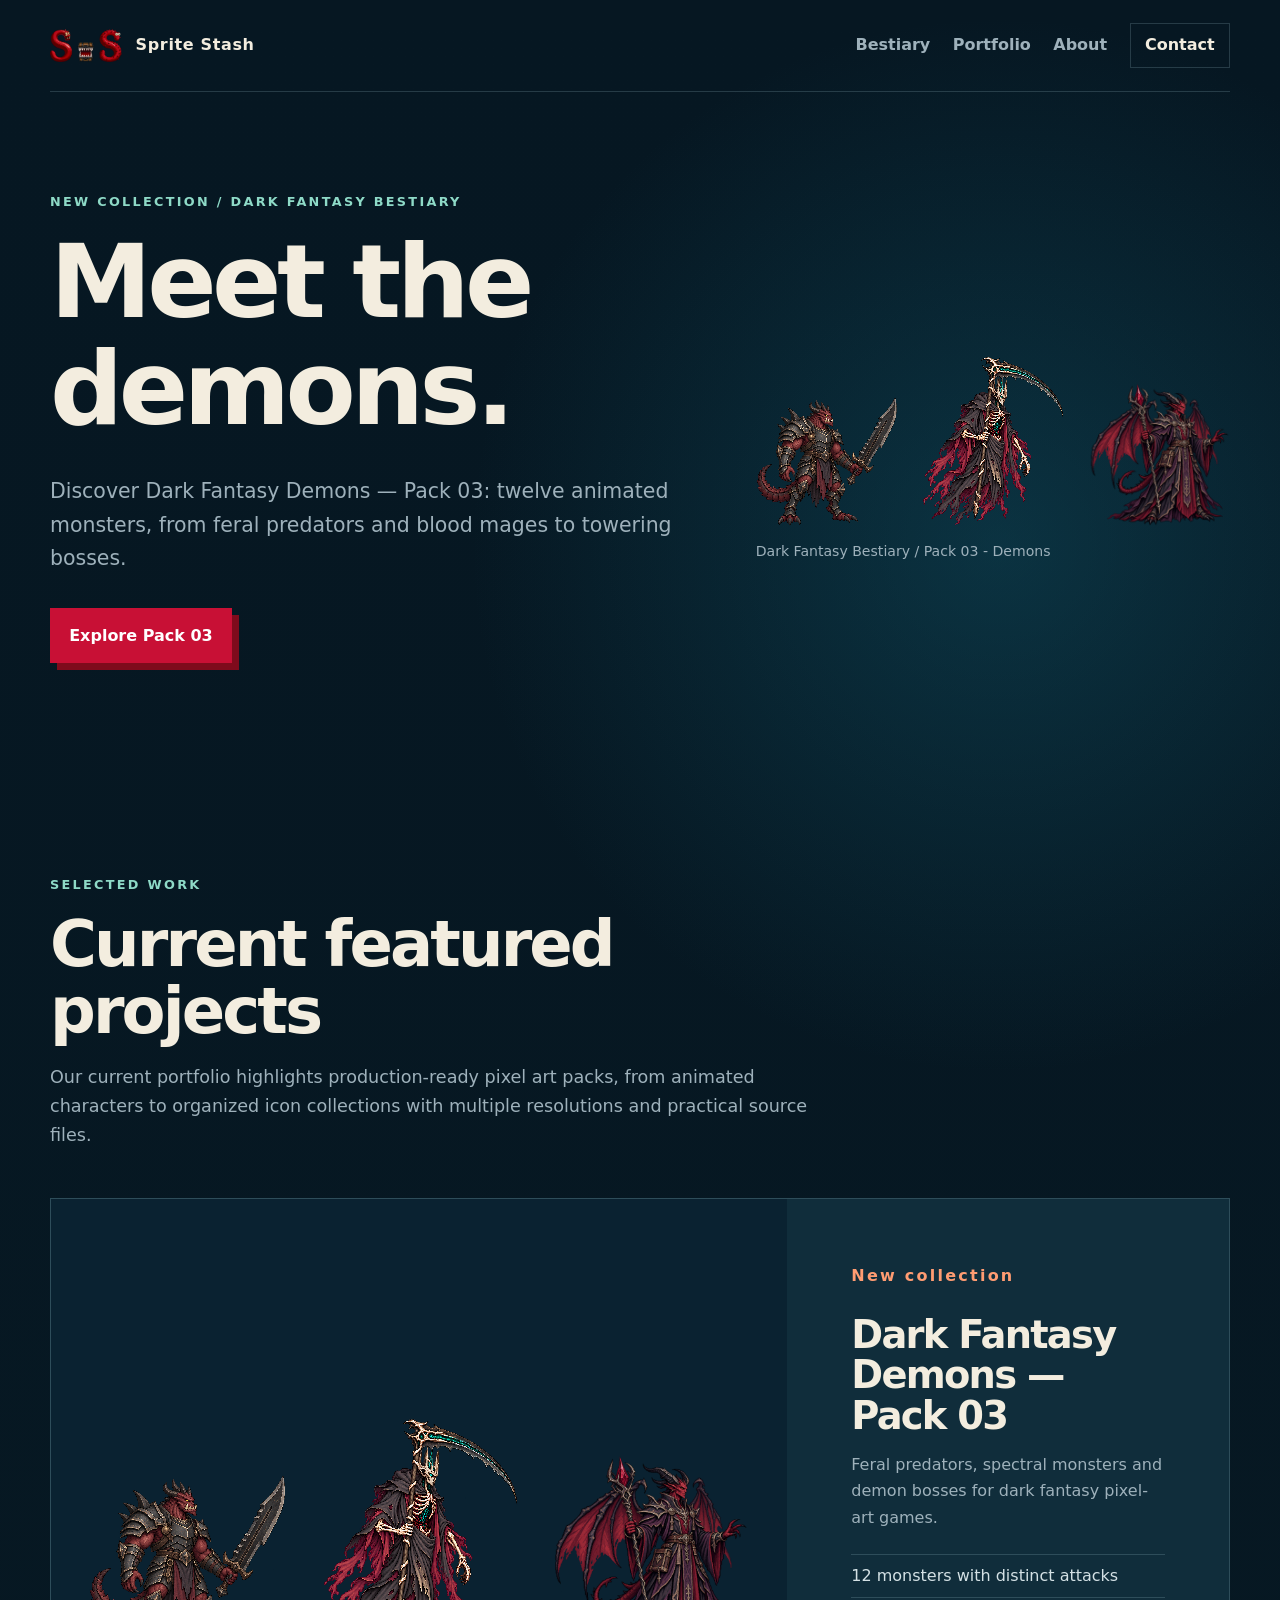
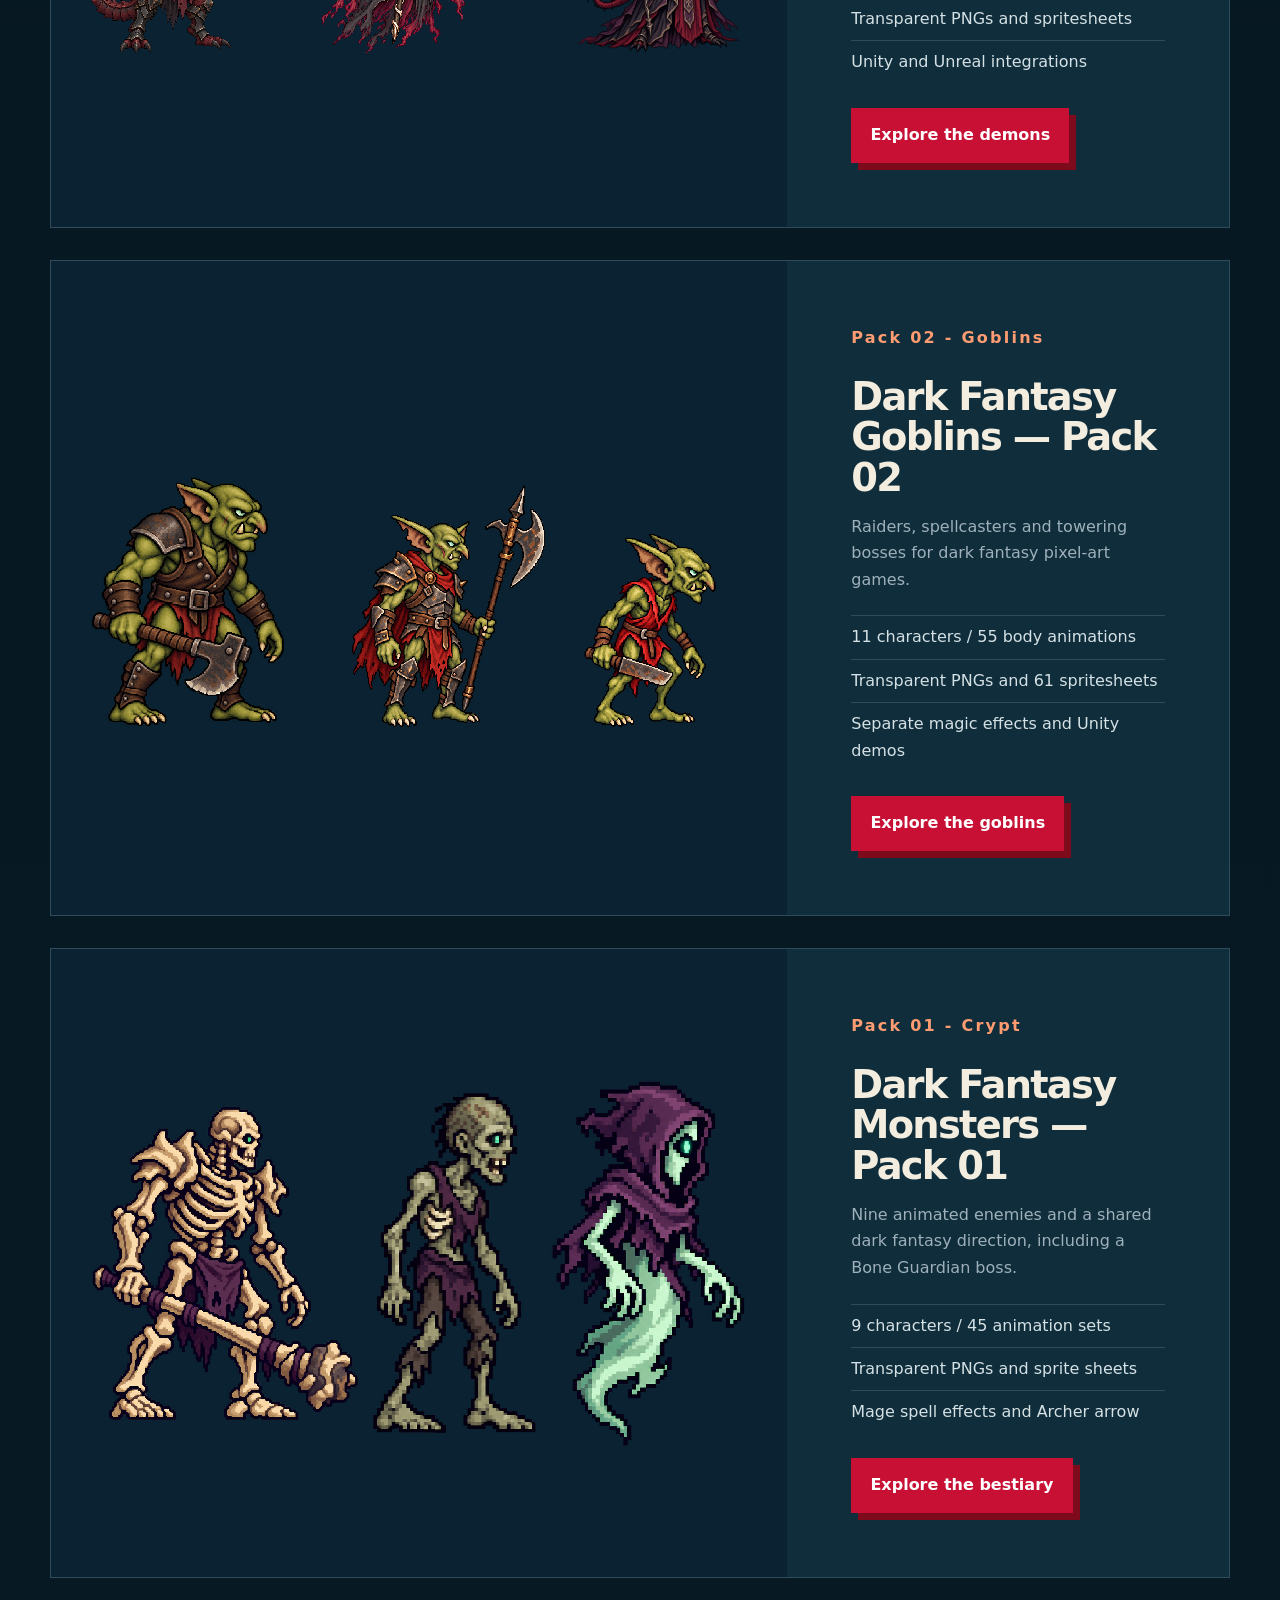
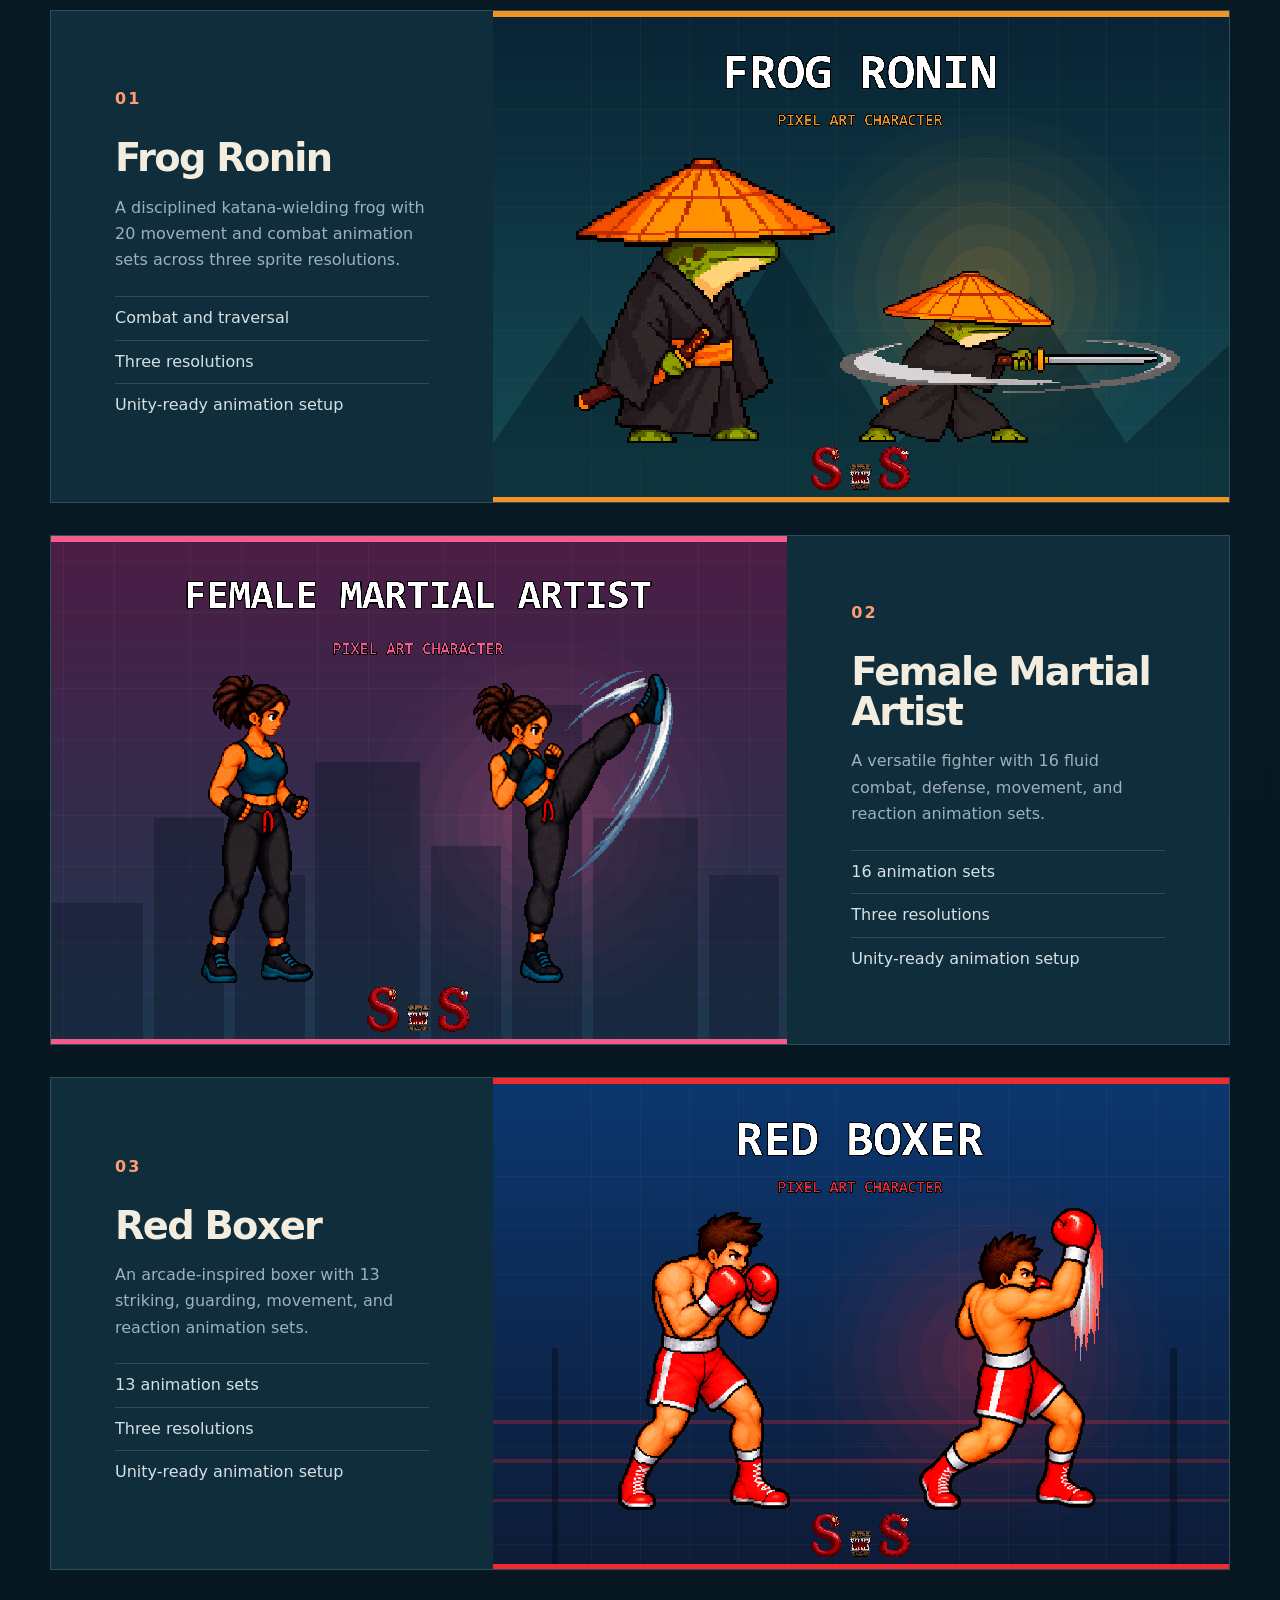
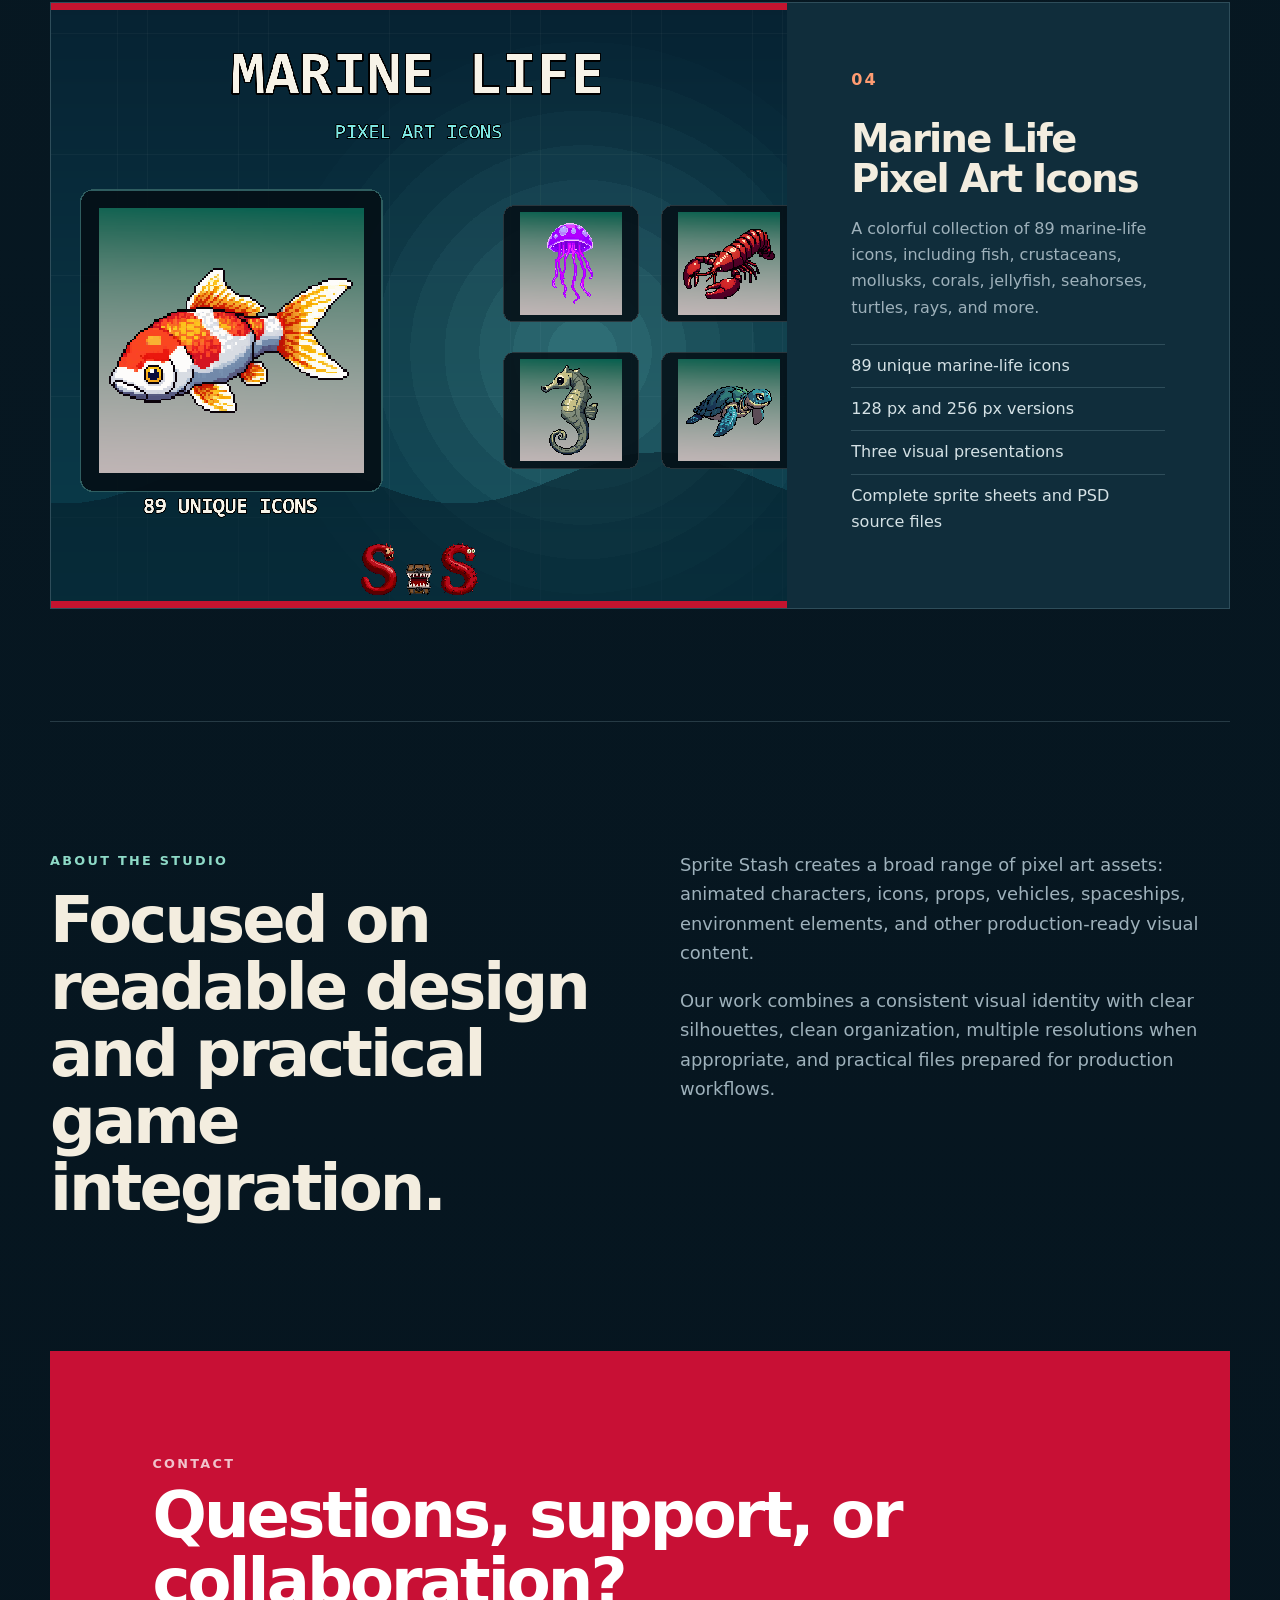
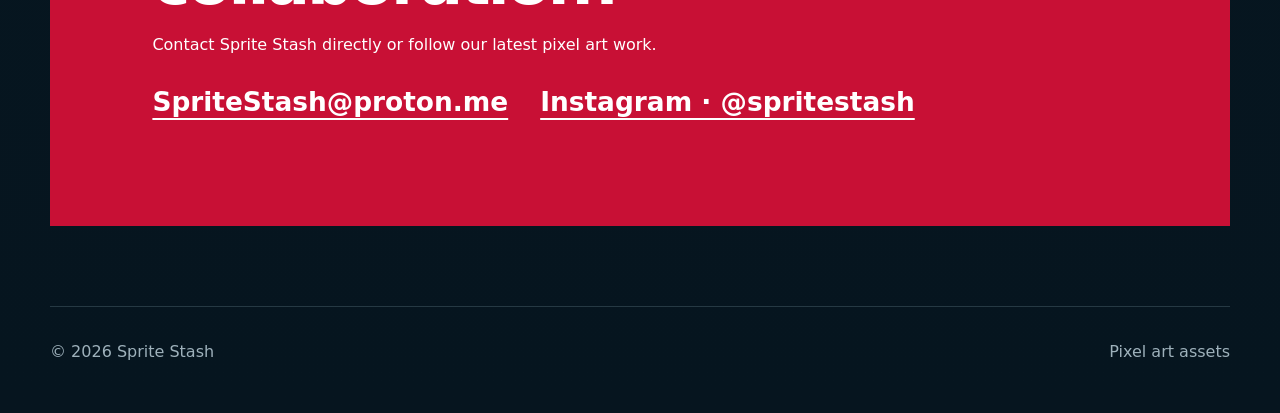
==== commit 7c0987f2: "Preserve Archmage and Stalker artwork detail" ====
--- a/index.html
+++ b/index.html
@@ -9,7 +9,7 @@
   <link rel="icon" type="image/svg+xml" href="data:image/svg+xml,%3Csvg xmlns='http://www.w3.org/2000/svg' viewBox='0 0 64 64'%3E%3Crect width='64' height='64' rx='10' fill='%23071a27'/%3E%3Cpath d='M14 17h32v8H22v7h20v8H22v7h24v8H14z' fill='%23ff4d63'/%3E%3C/svg%3E">
   <link rel="stylesheet" href="styles.css?v=3">
   <link rel="stylesheet" href="bestiary.css?v=4">
-<link rel="stylesheet" href="goblins.css?v=15"><link rel="stylesheet" href="demons.css?v=1"><link rel="stylesheet" href="artwork-guard.css"><script src="artwork-guard.js" defer></script></head>
+<link rel="stylesheet" href="goblins.css?v=15"><link rel="stylesheet" href="demons.css?v=2"><link rel="stylesheet" href="artwork-guard.css"><script src="artwork-guard.js" defer></script></head>
 <body>
   <header class="site-header">
     <a class="brand" href="#top" aria-label="Sprite Stash home">
@@ -27,7 +27,7 @@
   <main id="top">
     <section class="hero" aria-labelledby="hero-title">
       <div class="hero-copy"><p class="eyebrow">New collection / Dark Fantasy Bestiary</p><h1 id="hero-title">Meet the demons.</h1><p class="hero-text">Discover Dark Fantasy Demons — Pack 03: twelve animated monsters, from feral predators and blood mages to towering bosses.</p><a class="button" href="dark-fantasy-demons-pack-03.html">Explore Pack 03</a></div>
-      <div class="bestiary-hero-media"><a class="crypta-cover demons-cover-trio demons-hero-cover" href="dark-fantasy-demons-pack-03.html" aria-label="Explore Demons Pack 03"><img src="assets/bestiary-pack-03/demon-warlord.webp" alt="Demon Warlord artwork" width="707" height="640" fetchpriority="high"><img src="assets/bestiary-pack-03/wraith-reaper.webp" alt="Wraith Reaper artwork" width="536" height="640" fetchpriority="high"><img src="assets/bestiary-pack-03/demon-archmage.webp" alt="Demon Archmage artwork" width="641" height="640" fetchpriority="high"></a><p class="media-note">Dark Fantasy Bestiary / Pack 03 - Demons</p></div>
+      <div class="bestiary-hero-media"><a class="crypta-cover demons-cover-trio demons-hero-cover" href="dark-fantasy-demons-pack-03.html" aria-label="Explore Demons Pack 03"><img src="assets/bestiary-pack-03/demon-warlord.webp" alt="Demon Warlord artwork" width="707" height="640" fetchpriority="high"><img src="assets/bestiary-pack-03/wraith-reaper.webp" alt="Wraith Reaper artwork" width="536" height="640" fetchpriority="high"><img src="assets/bestiary-pack-03/demon-archmage.webp?v=2" alt="Demon Archmage artwork" width="1248" height="1247" fetchpriority="high"></a><p class="media-note">Dark Fantasy Bestiary / Pack 03 - Demons</p></div>
     </section>
 
     <section class="portfolio" id="work" aria-labelledby="portfolio-title">
@@ -38,7 +38,7 @@
       </div>
 
       <div class="project-grid">
-<article class="project-card demons-project-card"><a class="crypta-cover demons-cover-trio " href="dark-fantasy-demons-pack-03.html" aria-label="Explore Demons Pack 03"><img src="assets/bestiary-pack-03/demon-warlord.webp" alt="Demon Warlord artwork" width="707" height="640" loading="lazy"><img src="assets/bestiary-pack-03/wraith-reaper.webp" alt="Wraith Reaper artwork" width="536" height="640" loading="lazy"><img src="assets/bestiary-pack-03/demon-archmage.webp" alt="Demon Archmage artwork" width="641" height="640" loading="lazy"></a><div class="project-copy"><p class="project-number">New collection</p><h3>Dark Fantasy Demons — Pack 03</h3><p>Feral predators, spectral monsters and demon bosses for dark fantasy pixel-art games.</p><ul aria-label="Demons collection features"><li>12 monsters with distinct attacks</li><li>Transparent PNGs and spritesheets</li><li>Unity and Unreal integrations</li></ul><a class="button project-button" href="dark-fantasy-demons-pack-03.html">Explore the demons</a></div></article>
+<article class="project-card demons-project-card"><a class="crypta-cover demons-cover-trio " href="dark-fantasy-demons-pack-03.html" aria-label="Explore Demons Pack 03"><img src="assets/bestiary-pack-03/demon-warlord.webp" alt="Demon Warlord artwork" width="707" height="640" loading="lazy"><img src="assets/bestiary-pack-03/wraith-reaper.webp" alt="Wraith Reaper artwork" width="536" height="640" loading="lazy"><img src="assets/bestiary-pack-03/demon-archmage.webp?v=2" alt="Demon Archmage artwork" width="1248" height="1247" loading="lazy"></a><div class="project-copy"><p class="project-number">New collection</p><h3>Dark Fantasy Demons — Pack 03</h3><p>Feral predators, spectral monsters and demon bosses for dark fantasy pixel-art games.</p><ul aria-label="Demons collection features"><li>12 monsters with distinct attacks</li><li>Transparent PNGs and spritesheets</li><li>Unity and Unreal integrations</li></ul><a class="button project-button" href="dark-fantasy-demons-pack-03.html">Explore the demons</a></div></article>
 <article class="project-card goblins-project-card"><a class="crypta-cover goblins-cover-trio" href="dark-fantasy-goblins-pack-02.html" aria-label="Explore Goblins Pack 02"><img src="assets/bestiary-pack-02/hobgoblin-brute.webp" width="499" height="640" alt="Hobgoblin Brute character artwork" loading="lazy"><img src="assets/bestiary-pack-02/goblin-warlord.webp" width="515" height="640" alt="Goblin Warlord character artwork" loading="lazy"><img src="assets/bestiary-pack-02/goblin-raider-two-ears.webp" width="440" height="640" alt="Goblin Raider cover artwork" loading="lazy"></a><div class="project-copy"><p class="project-number">Pack 02 - Goblins</p><h3>Dark Fantasy Goblins — Pack 02</h3><p>Raiders, spellcasters and towering bosses for dark fantasy pixel-art games.</p><ul aria-label="Goblin pack features"><li>11 characters / 55 body animations</li><li>Transparent PNGs and 61 spritesheets</li><li>Separate magic effects and Unity demos</li></ul><a class="button project-button" href="dark-fantasy-goblins-pack-02.html">Explore the goblins</a></div></article>
 <article class="project-card crypta-project-card"><div class="crypta-cover" role="group" aria-label="Crypta character artwork"><img src="assets/bestiary-pack-01/single-preview/bone-guardian-artwork.webp" alt="Bone Guardian" width="544" height="640" loading="lazy"><img src="assets/bestiary-pack-01/single-preview/zombie-artwork.webp" alt="Zombie" width="314" height="640" loading="lazy"><img src="assets/bestiary-pack-01/single-preview/ghost-artwork.webp" alt="Ghost" width="345" height="640" loading="lazy"></div><div class="project-copy"><p class="project-number">Pack 01 - Crypt</p><h3>Dark Fantasy Monsters — Pack 01</h3><p>Nine animated enemies and a shared dark fantasy direction, including a Bone Guardian boss.</p><ul aria-label="Monster pack features"><li>9 characters / 45 animation sets</li><li>Transparent PNGs and sprite sheets</li><li>Mage spell effects and Archer arrow</li></ul><a class="button project-button" href="dark-fantasy-monsters-pack-01.html">Explore the bestiary</a></div></article>
         <article class="project-card">
--- a/demons.css
+++ b/demons.css
@@ -16,3 +16,8 @@
 @media(max-width:1080px){.demons-page .warrior-stage canvas,.demons-page .warrior-stage img{width:100%;height:auto}}
 @media(max-width:820px){.project-card.demons-project-card{grid-template-columns:1fr}}
 @media(max-width:560px){.demons-page .monster-stage img{max-height:220px}.demons-page .warrior-stage{aspect-ratio:9/7}}
+
+/* Keep dense artwork at native resolution with smooth browser downscaling. */
+.demons-page .monster-stage img[src*="demon-archmage.webp"],
+.demons-page .monster-stage img[src*="demon-stalker.webp"],
+.demons-cover-trio img[src*="demon-archmage.webp"]{image-rendering:auto}
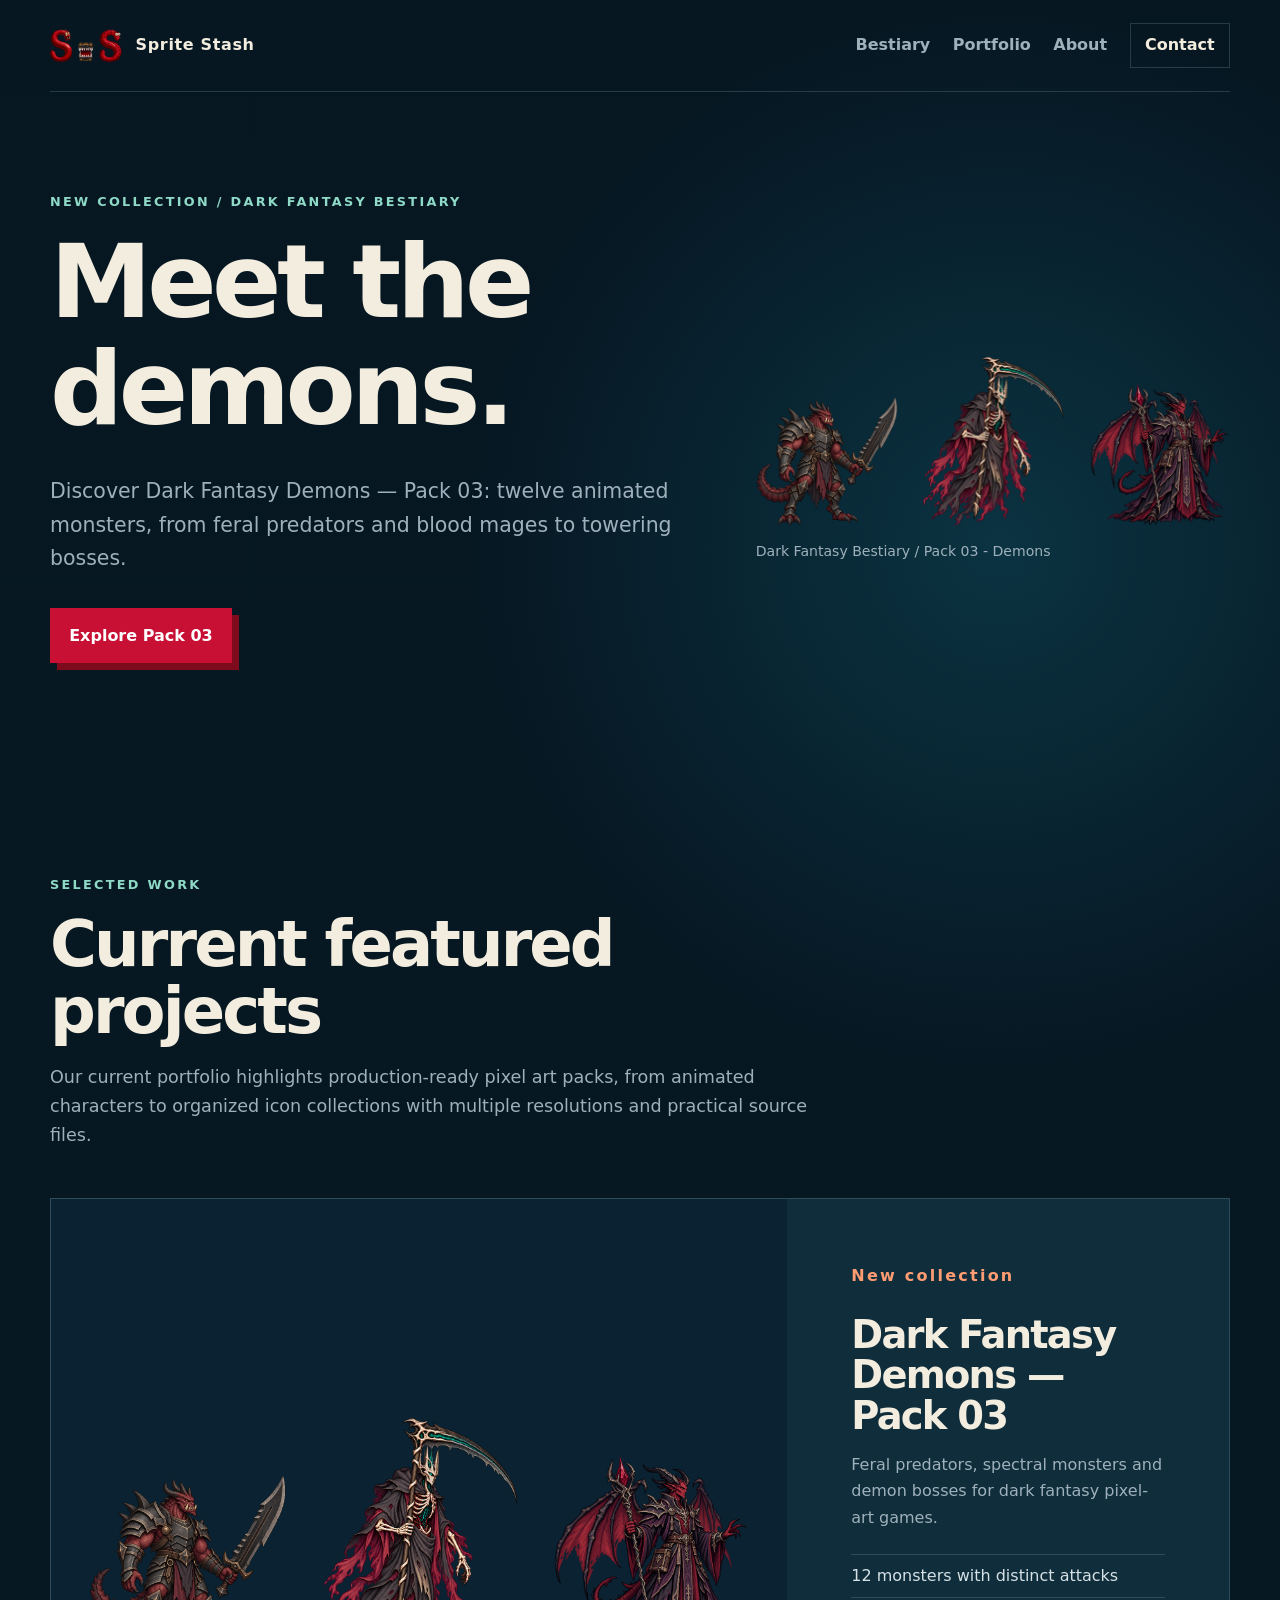
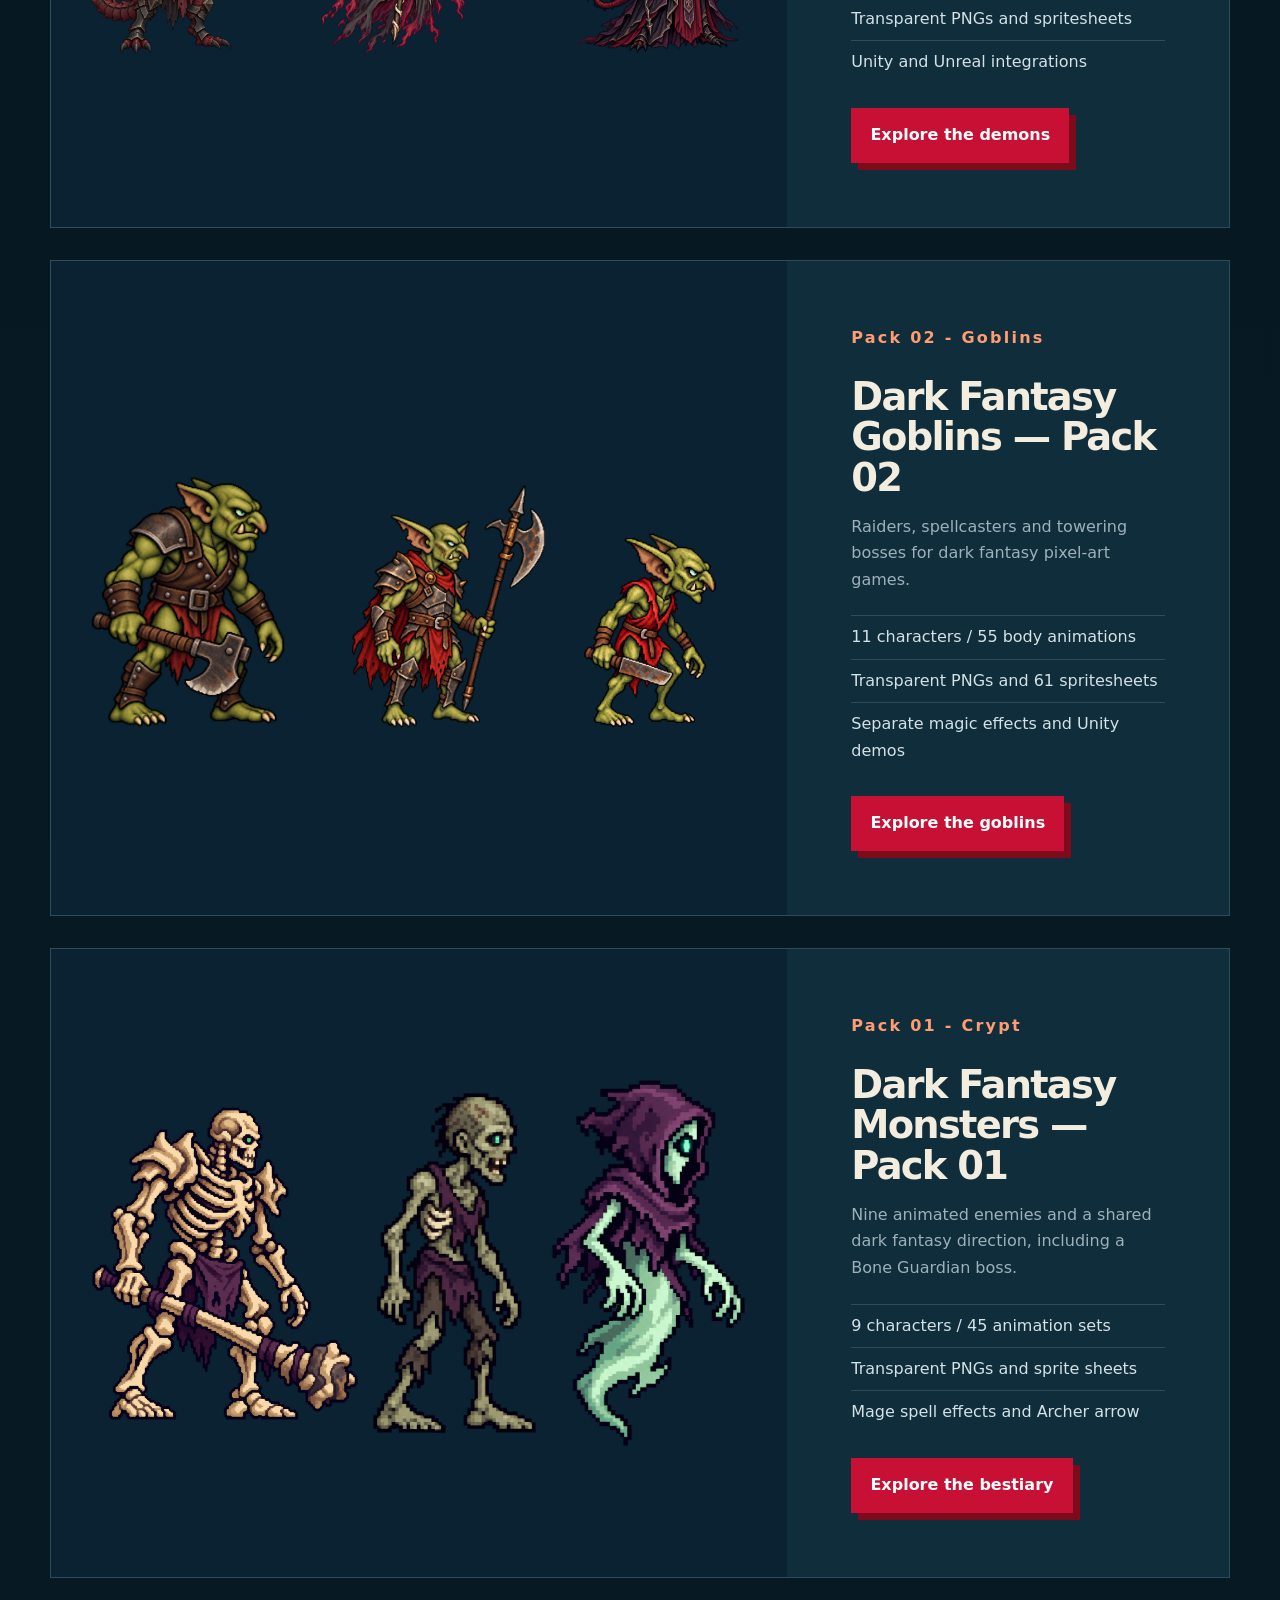
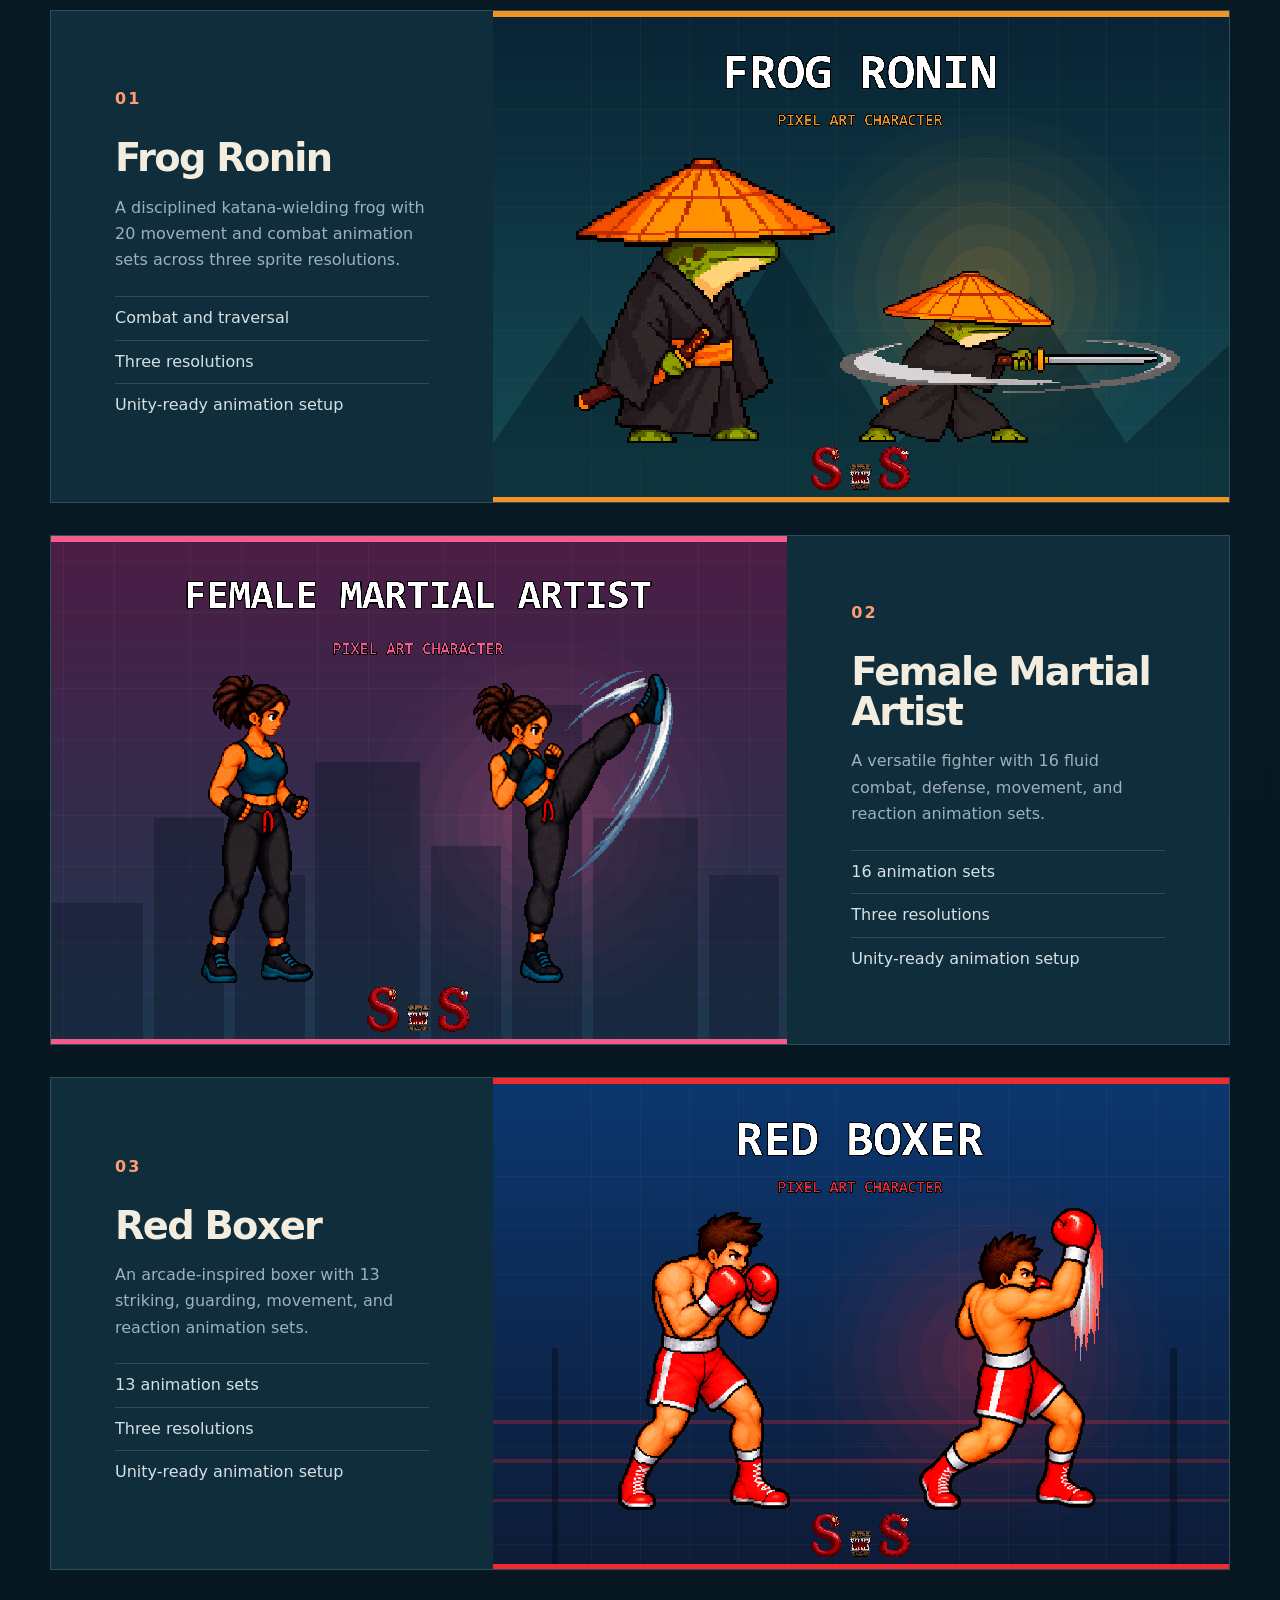
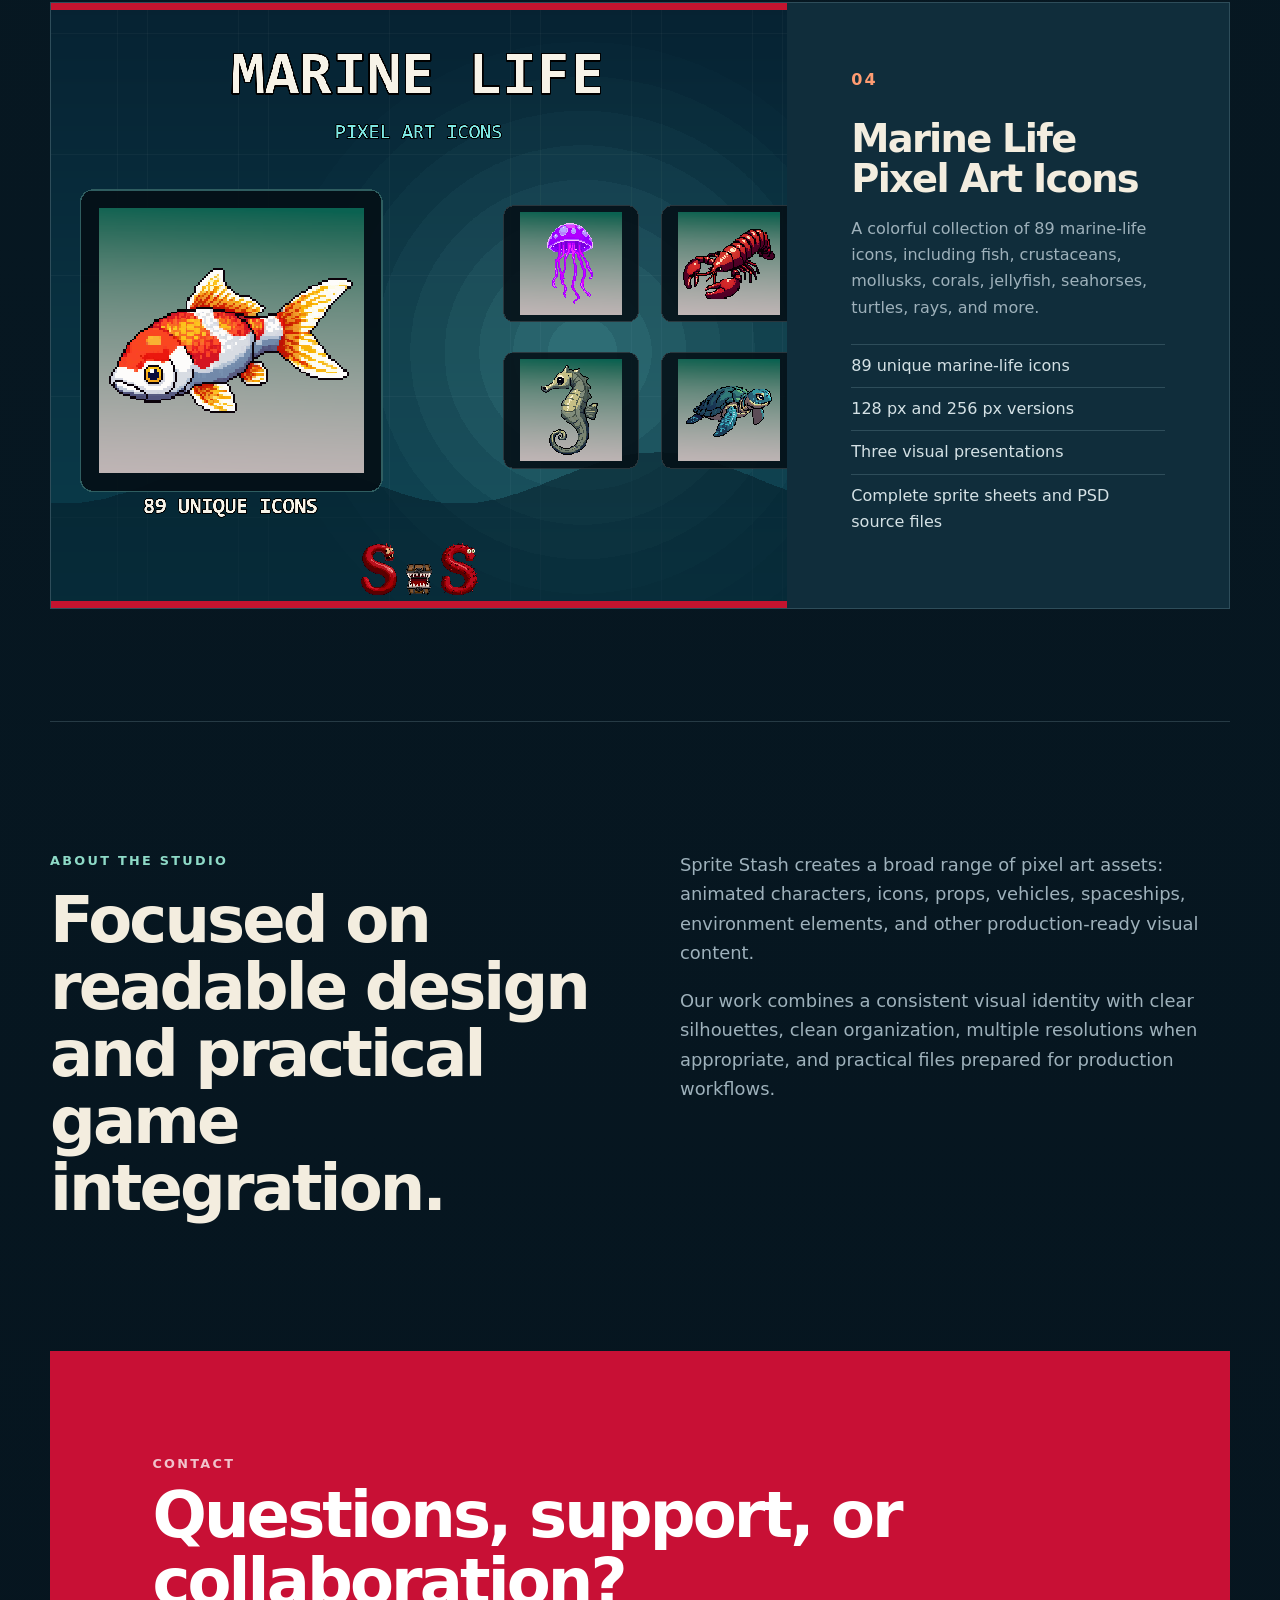
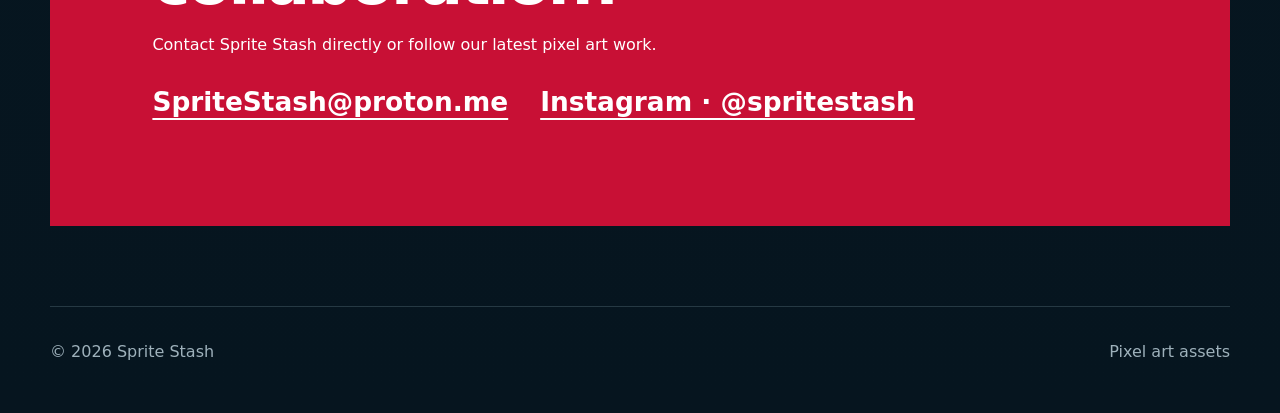
==== commit d87f729e: "Restore native resolution for monster artwork" ====
--- a/index.html
+++ b/index.html
@@ -9,7 +9,7 @@
   <link rel="icon" type="image/svg+xml" href="data:image/svg+xml,%3Csvg xmlns='http://www.w3.org/2000/svg' viewBox='0 0 64 64'%3E%3Crect width='64' height='64' rx='10' fill='%23071a27'/%3E%3Cpath d='M14 17h32v8H22v7h20v8H22v7h24v8H14z' fill='%23ff4d63'/%3E%3C/svg%3E">
   <link rel="stylesheet" href="styles.css?v=3">
   <link rel="stylesheet" href="bestiary.css?v=4">
-<link rel="stylesheet" href="goblins.css?v=15"><link rel="stylesheet" href="demons.css?v=2"><link rel="stylesheet" href="artwork-guard.css"><script src="artwork-guard.js" defer></script></head>
+<link rel="stylesheet" href="goblins.css?v=16"><link rel="stylesheet" href="demons.css?v=2"><link rel="stylesheet" href="artwork-guard.css?v=2"><script src="artwork-guard.js" defer></script></head>
 <body>
   <header class="site-header">
     <a class="brand" href="#top" aria-label="Sprite Stash home">
@@ -27,7 +27,7 @@
   <main id="top">
     <section class="hero" aria-labelledby="hero-title">
       <div class="hero-copy"><p class="eyebrow">New collection / Dark Fantasy Bestiary</p><h1 id="hero-title">Meet the demons.</h1><p class="hero-text">Discover Dark Fantasy Demons — Pack 03: twelve animated monsters, from feral predators and blood mages to towering bosses.</p><a class="button" href="dark-fantasy-demons-pack-03.html">Explore Pack 03</a></div>
-      <div class="bestiary-hero-media"><a class="crypta-cover demons-cover-trio demons-hero-cover" href="dark-fantasy-demons-pack-03.html" aria-label="Explore Demons Pack 03"><img src="assets/bestiary-pack-03/demon-warlord.webp" alt="Demon Warlord artwork" width="707" height="640" fetchpriority="high"><img src="assets/bestiary-pack-03/wraith-reaper.webp" alt="Wraith Reaper artwork" width="536" height="640" fetchpriority="high"><img src="assets/bestiary-pack-03/demon-archmage.webp?v=2" alt="Demon Archmage artwork" width="1248" height="1247" fetchpriority="high"></a><p class="media-note">Dark Fantasy Bestiary / Pack 03 - Demons</p></div>
+      <div class="bestiary-hero-media"><a class="crypta-cover demons-cover-trio demons-hero-cover" href="dark-fantasy-demons-pack-03.html" aria-label="Explore Demons Pack 03"><img src="assets/bestiary-pack-03/demon-warlord.webp?art=original-v1" alt="Demon Warlord artwork" width="1295" height="1172" fetchpriority="high"><img src="assets/bestiary-pack-03/wraith-reaper.webp?art=original-v1" alt="Wraith Reaper artwork" width="1144" height="1367" fetchpriority="high"><img src="assets/bestiary-pack-03/demon-archmage.webp?art=original-v1" alt="Demon Archmage artwork" width="1248" height="1247" fetchpriority="high"></a><p class="media-note">Dark Fantasy Bestiary / Pack 03 - Demons</p></div>
     </section>
 
     <section class="portfolio" id="work" aria-labelledby="portfolio-title">
@@ -38,9 +38,9 @@
       </div>
 
       <div class="project-grid">
-<article class="project-card demons-project-card"><a class="crypta-cover demons-cover-trio " href="dark-fantasy-demons-pack-03.html" aria-label="Explore Demons Pack 03"><img src="assets/bestiary-pack-03/demon-warlord.webp" alt="Demon Warlord artwork" width="707" height="640" loading="lazy"><img src="assets/bestiary-pack-03/wraith-reaper.webp" alt="Wraith Reaper artwork" width="536" height="640" loading="lazy"><img src="assets/bestiary-pack-03/demon-archmage.webp?v=2" alt="Demon Archmage artwork" width="1248" height="1247" loading="lazy"></a><div class="project-copy"><p class="project-number">New collection</p><h3>Dark Fantasy Demons — Pack 03</h3><p>Feral predators, spectral monsters and demon bosses for dark fantasy pixel-art games.</p><ul aria-label="Demons collection features"><li>12 monsters with distinct attacks</li><li>Transparent PNGs and spritesheets</li><li>Unity and Unreal integrations</li></ul><a class="button project-button" href="dark-fantasy-demons-pack-03.html">Explore the demons</a></div></article>
-<article class="project-card goblins-project-card"><a class="crypta-cover goblins-cover-trio" href="dark-fantasy-goblins-pack-02.html" aria-label="Explore Goblins Pack 02"><img src="assets/bestiary-pack-02/hobgoblin-brute.webp" width="499" height="640" alt="Hobgoblin Brute character artwork" loading="lazy"><img src="assets/bestiary-pack-02/goblin-warlord.webp" width="515" height="640" alt="Goblin Warlord character artwork" loading="lazy"><img src="assets/bestiary-pack-02/goblin-raider-two-ears.webp" width="440" height="640" alt="Goblin Raider cover artwork" loading="lazy"></a><div class="project-copy"><p class="project-number">Pack 02 - Goblins</p><h3>Dark Fantasy Goblins — Pack 02</h3><p>Raiders, spellcasters and towering bosses for dark fantasy pixel-art games.</p><ul aria-label="Goblin pack features"><li>11 characters / 55 body animations</li><li>Transparent PNGs and 61 spritesheets</li><li>Separate magic effects and Unity demos</li></ul><a class="button project-button" href="dark-fantasy-goblins-pack-02.html">Explore the goblins</a></div></article>
-<article class="project-card crypta-project-card"><div class="crypta-cover" role="group" aria-label="Crypta character artwork"><img src="assets/bestiary-pack-01/single-preview/bone-guardian-artwork.webp" alt="Bone Guardian" width="544" height="640" loading="lazy"><img src="assets/bestiary-pack-01/single-preview/zombie-artwork.webp" alt="Zombie" width="314" height="640" loading="lazy"><img src="assets/bestiary-pack-01/single-preview/ghost-artwork.webp" alt="Ghost" width="345" height="640" loading="lazy"></div><div class="project-copy"><p class="project-number">Pack 01 - Crypt</p><h3>Dark Fantasy Monsters — Pack 01</h3><p>Nine animated enemies and a shared dark fantasy direction, including a Bone Guardian boss.</p><ul aria-label="Monster pack features"><li>9 characters / 45 animation sets</li><li>Transparent PNGs and sprite sheets</li><li>Mage spell effects and Archer arrow</li></ul><a class="button project-button" href="dark-fantasy-monsters-pack-01.html">Explore the bestiary</a></div></article>
+<article class="project-card demons-project-card"><a class="crypta-cover demons-cover-trio " href="dark-fantasy-demons-pack-03.html" aria-label="Explore Demons Pack 03"><img src="assets/bestiary-pack-03/demon-warlord.webp?art=original-v1" alt="Demon Warlord artwork" width="1295" height="1172" loading="lazy"><img src="assets/bestiary-pack-03/wraith-reaper.webp?art=original-v1" alt="Wraith Reaper artwork" width="1144" height="1367" loading="lazy"><img src="assets/bestiary-pack-03/demon-archmage.webp?art=original-v1" alt="Demon Archmage artwork" width="1248" height="1247" loading="lazy"></a><div class="project-copy"><p class="project-number">New collection</p><h3>Dark Fantasy Demons — Pack 03</h3><p>Feral predators, spectral monsters and demon bosses for dark fantasy pixel-art games.</p><ul aria-label="Demons collection features"><li>12 monsters with distinct attacks</li><li>Transparent PNGs and spritesheets</li><li>Unity and Unreal integrations</li></ul><a class="button project-button" href="dark-fantasy-demons-pack-03.html">Explore the demons</a></div></article>
+<article class="project-card goblins-project-card"><a class="crypta-cover goblins-cover-trio" href="dark-fantasy-goblins-pack-02.html" aria-label="Explore Goblins Pack 02"><img src="assets/bestiary-pack-02/hobgoblin-brute.webp?art=original-v1" width="856" height="1097" alt="Hobgoblin Brute character artwork" loading="lazy"><img src="assets/bestiary-pack-02/goblin-warlord.webp?art=original-v1" width="956" height="1187" alt="Goblin Warlord character artwork" loading="lazy"><img src="assets/bestiary-pack-02/goblin-raider-two-ears.webp?art=original-v1" width="761" height="1108" alt="Goblin Raider cover artwork" loading="lazy"></a><div class="project-copy"><p class="project-number">Pack 02 - Goblins</p><h3>Dark Fantasy Goblins — Pack 02</h3><p>Raiders, spellcasters and towering bosses for dark fantasy pixel-art games.</p><ul aria-label="Goblin pack features"><li>11 characters / 55 body animations</li><li>Transparent PNGs and 61 spritesheets</li><li>Separate magic effects and Unity demos</li></ul><a class="button project-button" href="dark-fantasy-goblins-pack-02.html">Explore the goblins</a></div></article>
+<article class="project-card crypta-project-card"><div class="crypta-cover" role="group" aria-label="Crypta character artwork"><img src="assets/bestiary-pack-01/single-preview/bone-guardian-artwork.webp?art=original-v1" alt="Bone Guardian" width="928" height="1091" loading="lazy"><img src="assets/bestiary-pack-01/single-preview/zombie-artwork.webp?art=original-v1" alt="Zombie" width="476" height="970" loading="lazy"><img src="assets/bestiary-pack-01/single-preview/ghost-artwork.webp?art=original-v1" alt="Ghost" width="534" height="991" loading="lazy"></div><div class="project-copy"><p class="project-number">Pack 01 - Crypt</p><h3>Dark Fantasy Monsters — Pack 01</h3><p>Nine animated enemies and a shared dark fantasy direction, including a Bone Guardian boss.</p><ul aria-label="Monster pack features"><li>9 characters / 45 animation sets</li><li>Transparent PNGs and sprite sheets</li><li>Mage spell effects and Archer arrow</li></ul><a class="button project-button" href="dark-fantasy-monsters-pack-01.html">Explore the bestiary</a></div></article>
         <article class="project-card">
           <img src="assets/frog-ronin-cover.png" alt="Frog Ronin pixel art character and katana attack animation" loading="lazy">
           <div class="project-copy">
--- a/goblins.css
+++ b/goblins.css
@@ -1,15 +1,15 @@
 .goblins-page{--cyan:#ef5b60}.goblins-page .pack-intro h1 span{color:#ef5b60}.draft-notice{max-width:1200px;margin:1rem auto;padding:1rem;border-left:4px solid #bd101e;color:#f3eddf;background:#102d3b}.pack-cover img{display:block;width:100%;height:auto}.goblins-page .monster-stage img{max-height:280px;width:auto;max-width:100%}.goblins-page .section-heading p{color:var(--muted)}
 .goblins-page .warrior-stage canvas,.goblins-page .warrior-stage img{transform:scale(.7)}
-.goblins-page .monster-stage:has(img[src$="goblin-spearman.webp"]){overflow:visible;align-items:center;position:relative;z-index:1}
-.goblins-page .monster-stage img[src$="goblin-spearman.webp"]{max-width:none;flex-shrink:0}
+.goblins-page .monster-stage:has(img[src*="goblin-spearman.webp"]){overflow:visible;align-items:center;position:relative;z-index:1}
+.goblins-page .monster-stage img[src*="goblin-spearman.webp"]{max-width:none;flex-shrink:0}
 .goblins-cover-trio{display:grid;grid-template-columns:repeat(3,minmax(0,1fr));gap:5%;align-items:end}
 .goblins-cover-trio img{width:100%;height:clamp(100px,31vw,440px);object-fit:contain;object-position:center bottom;image-rendering:pixelated}
 
 .goblins-cover-trio img[src*='goblin-raider-']{transform:scale(.7);transform-origin:center bottom}
 
-.goblins-cover-trio img[src='assets/bestiary-pack-02/goblin-warlord.webp']{transform:translateX(15%)}
+.goblins-cover-trio img[src^='assets/bestiary-pack-02/goblin-warlord.webp']{transform:translateX(15%)}
 
-.goblins-page .monster-stage img[src$="cave-wolf.webp"]{object-position:center bottom}
+.goblins-page .monster-stage img[src*="cave-wolf.webp"]{object-position:center bottom}
 
 .project-card.goblins-project-card{grid-template-columns:minmax(0,1.25fr) minmax(300px,.75fr)}
 @media(max-width:820px){.project-card.goblins-project-card{grid-template-columns:1fr}}
--- a/artwork-guard.css
+++ b/artwork-guard.css
@@ -3,3 +3,7 @@
   -webkit-touch-callout: none;
   user-select: none;
 }
+
+/* Approved promotional artwork stays at native resolution. Smooth browser
+   downscaling preserves fine detail; animation sprites/canvases stay pixelated. */
+.monster-stage img,.crypta-cover img{image-rendering:auto}
